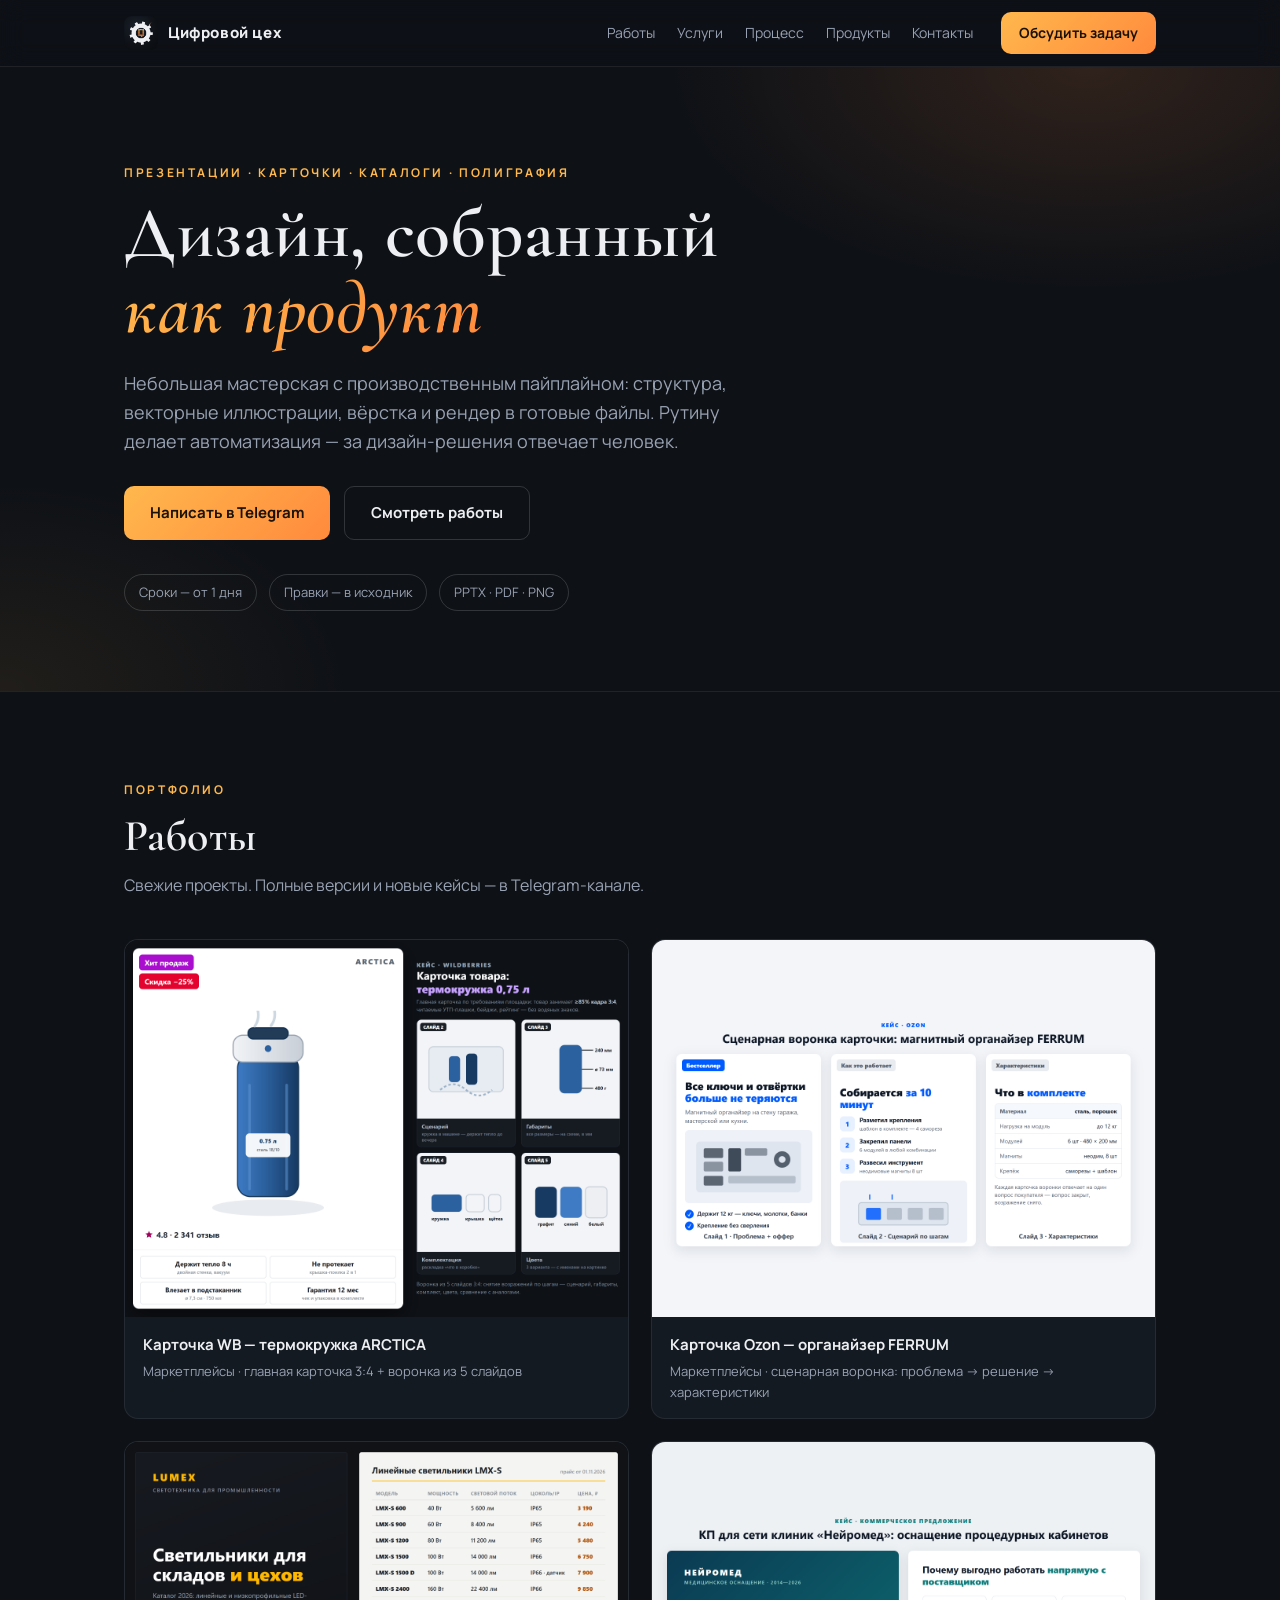
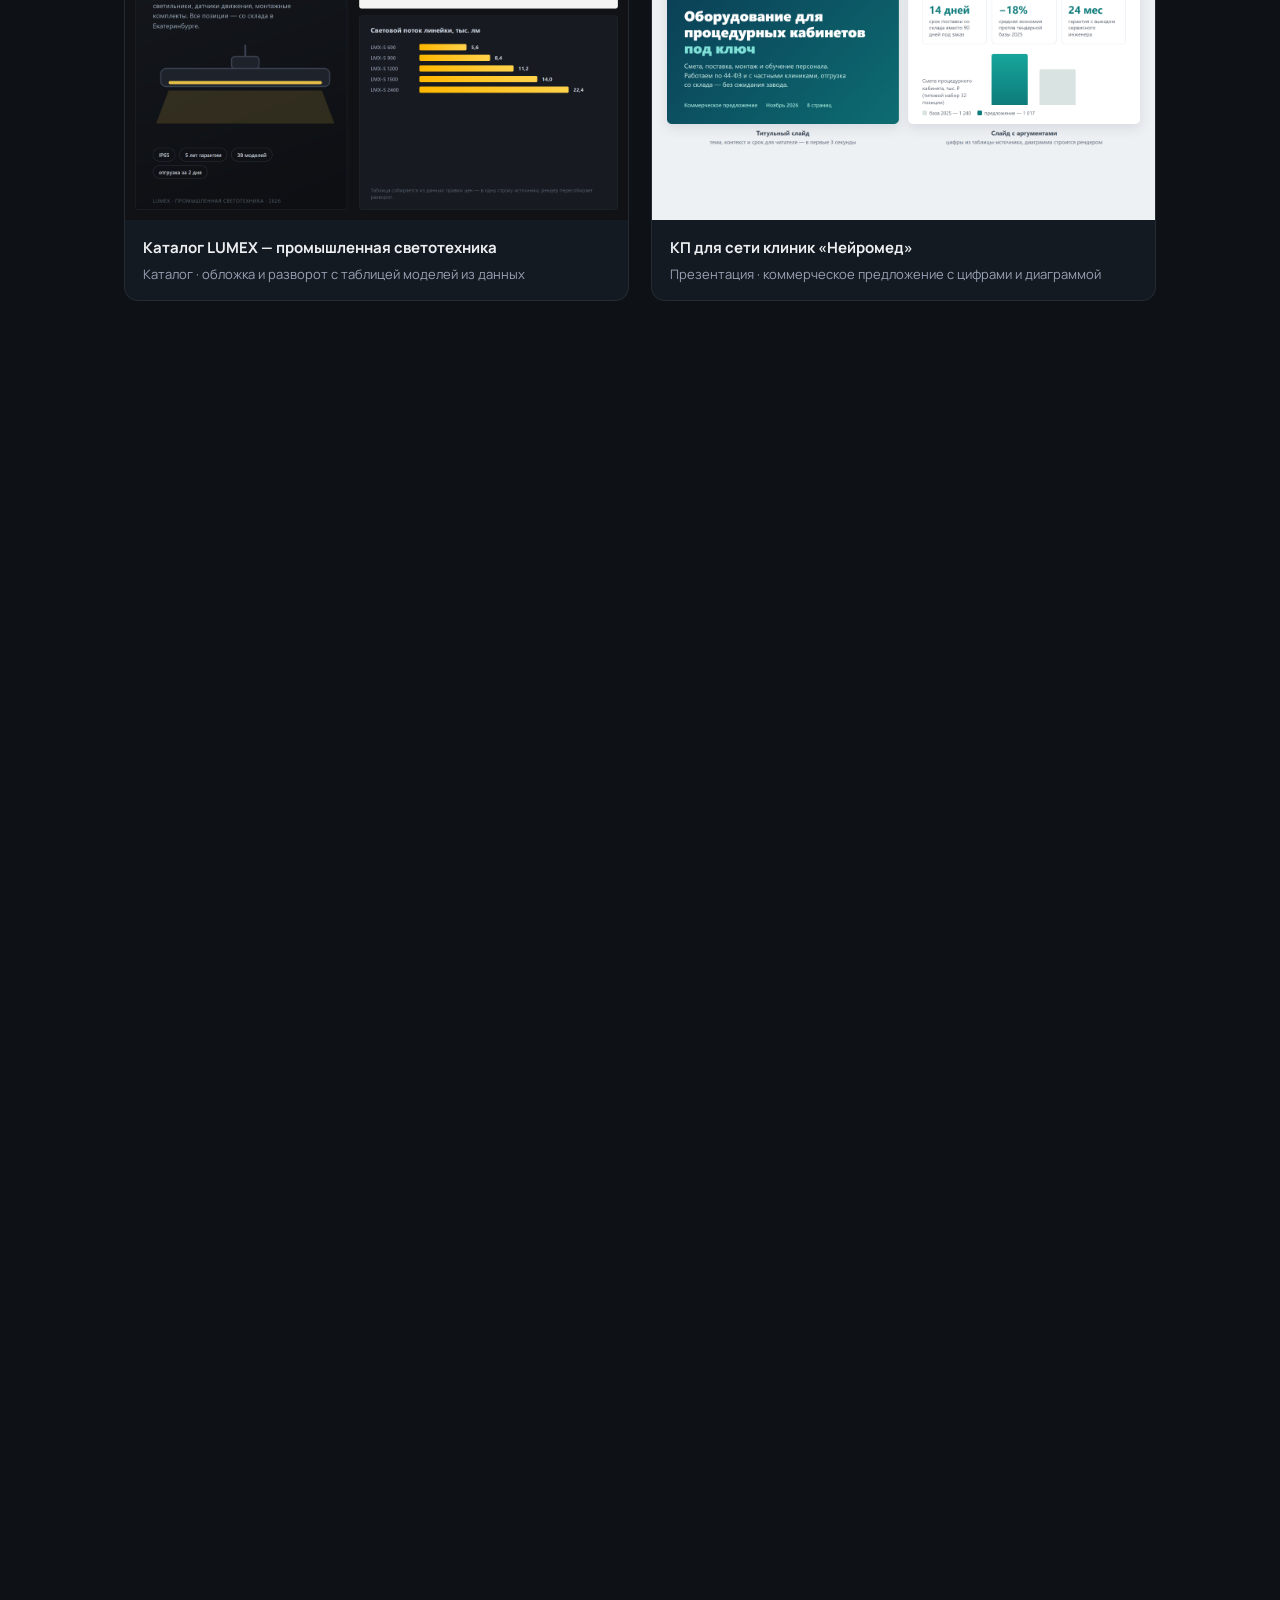
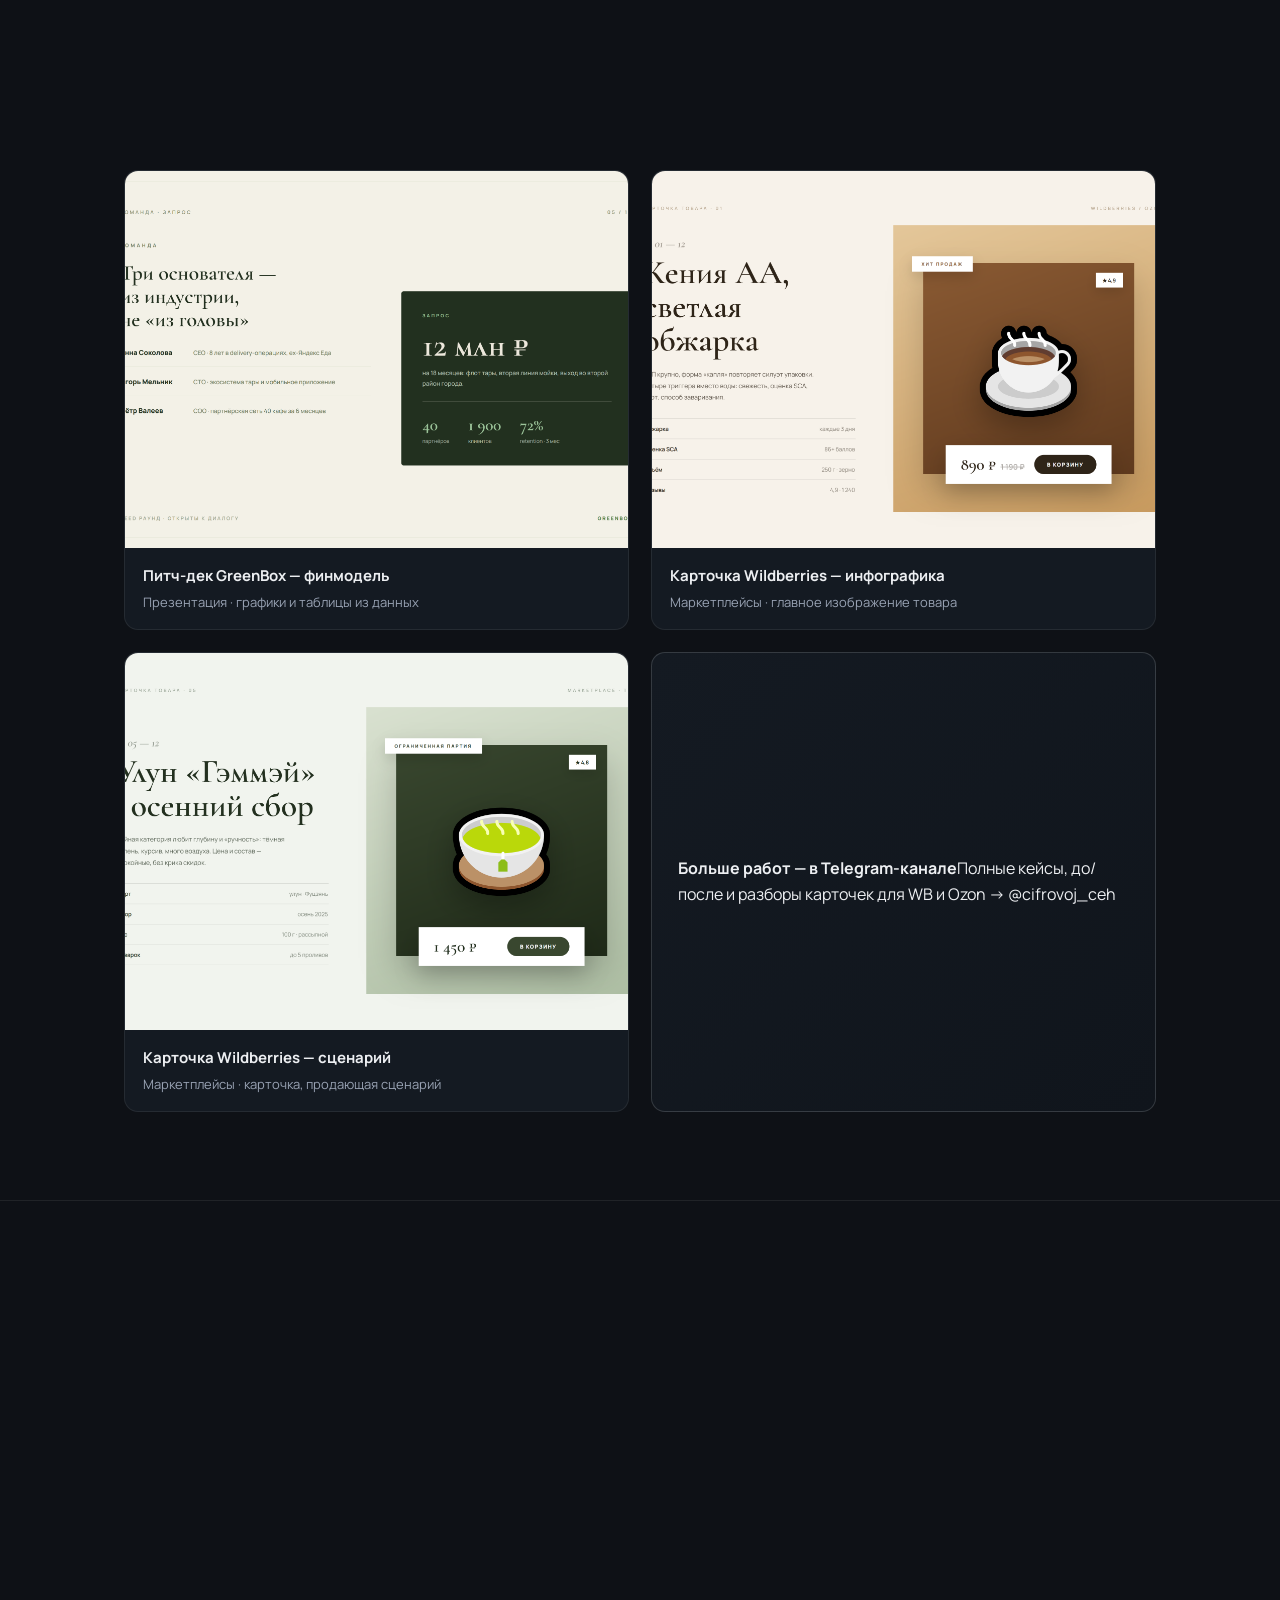
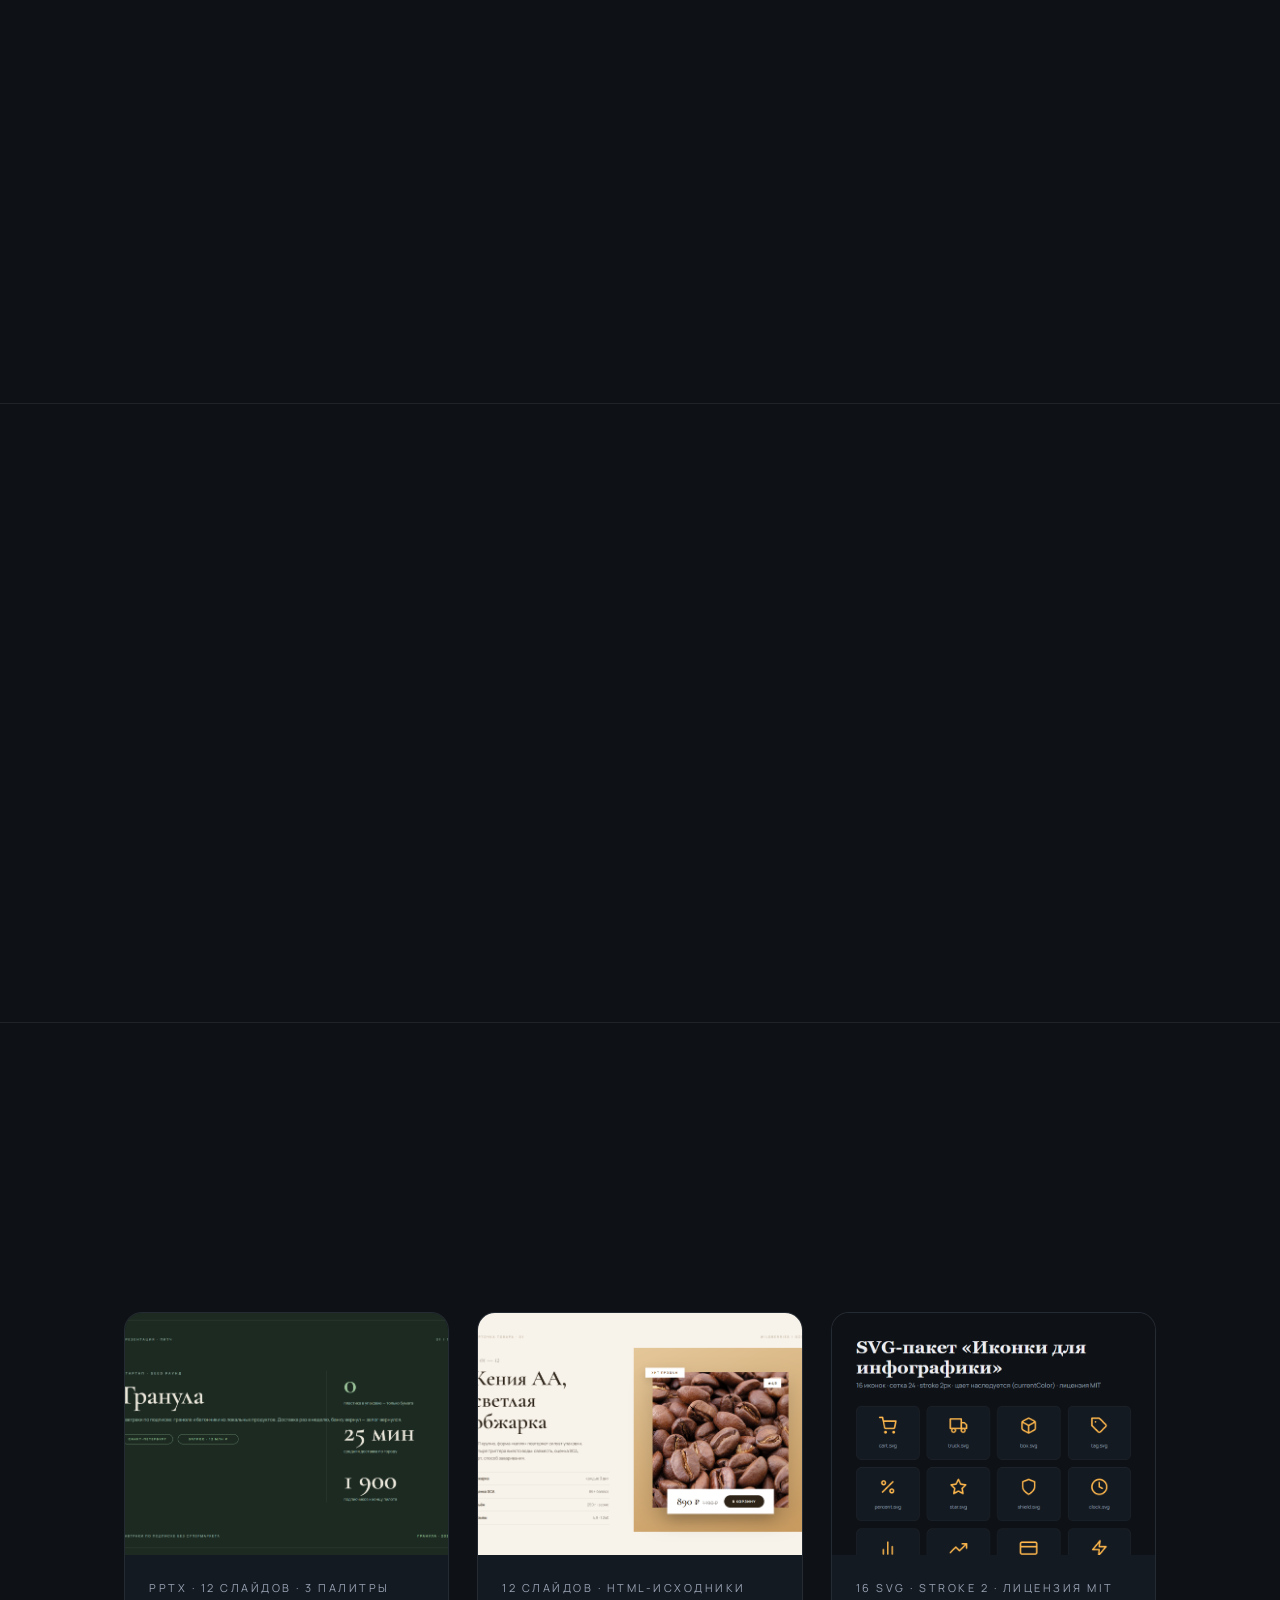
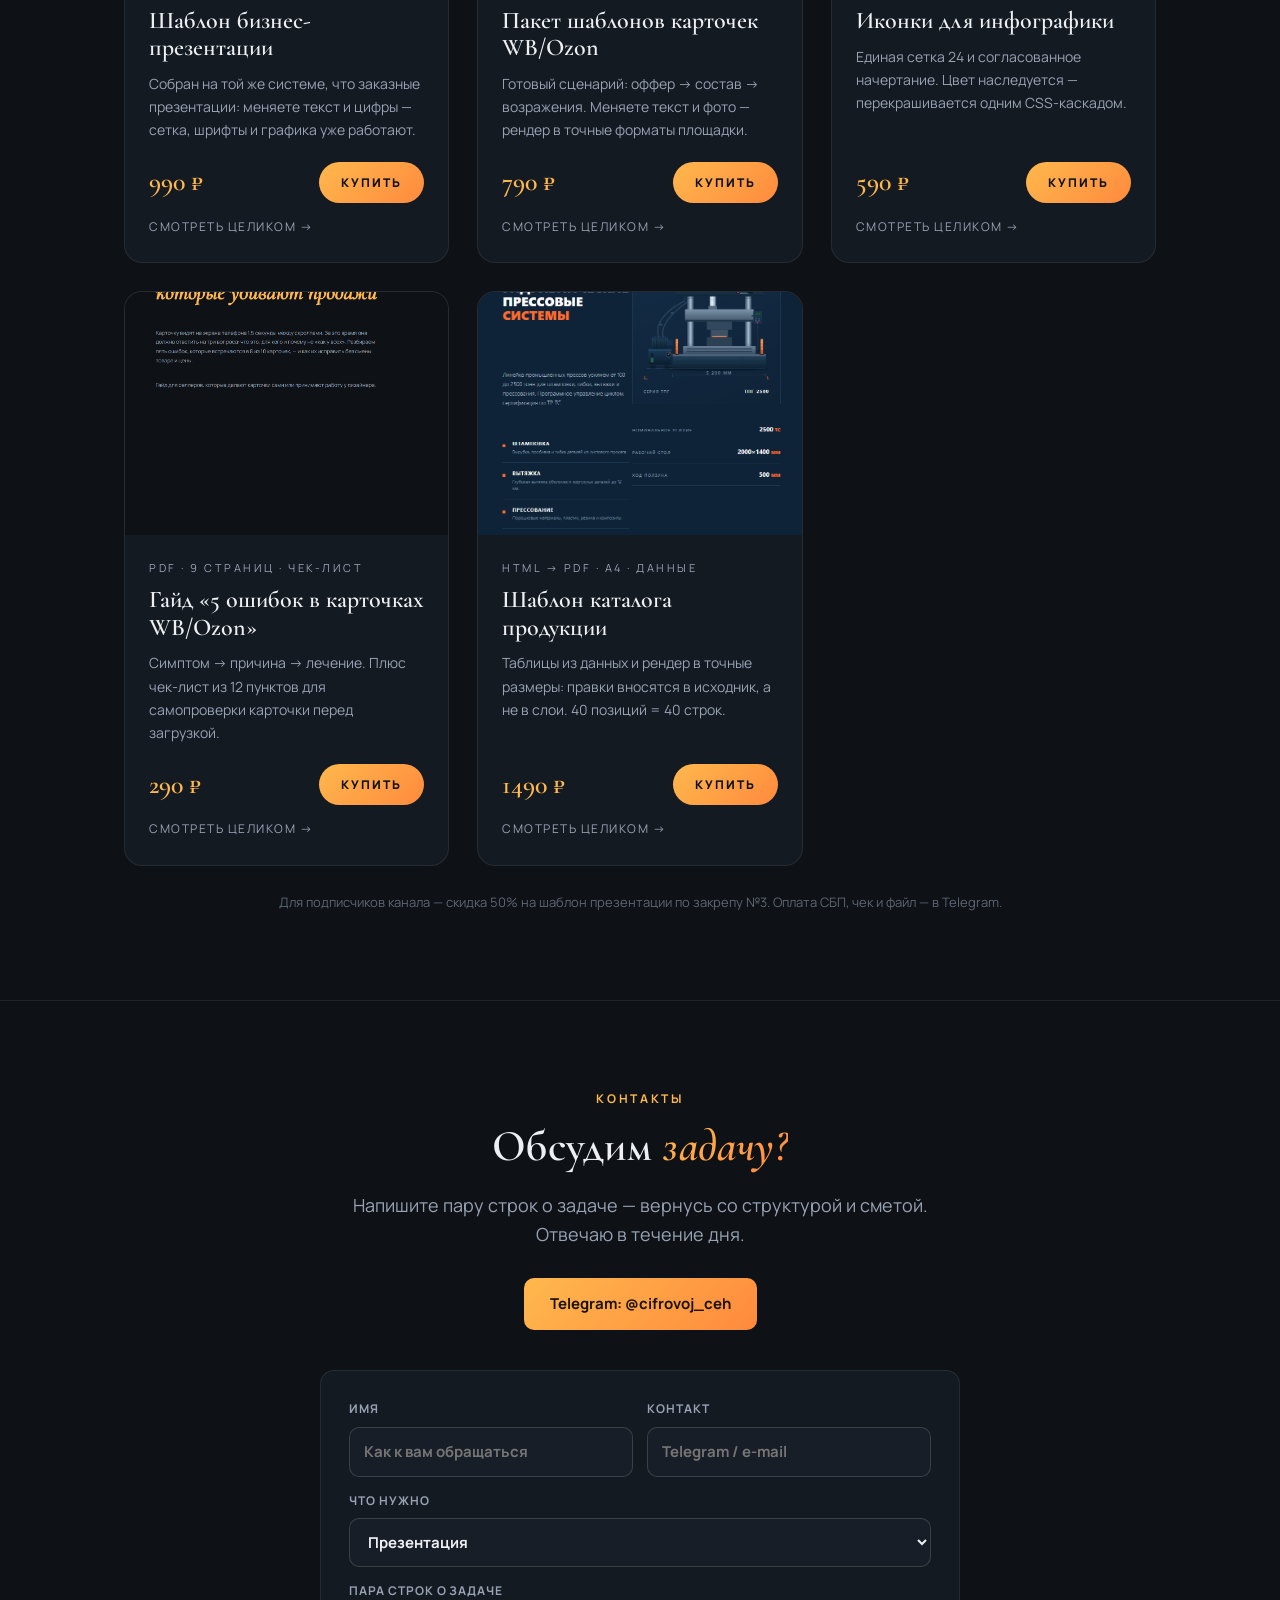
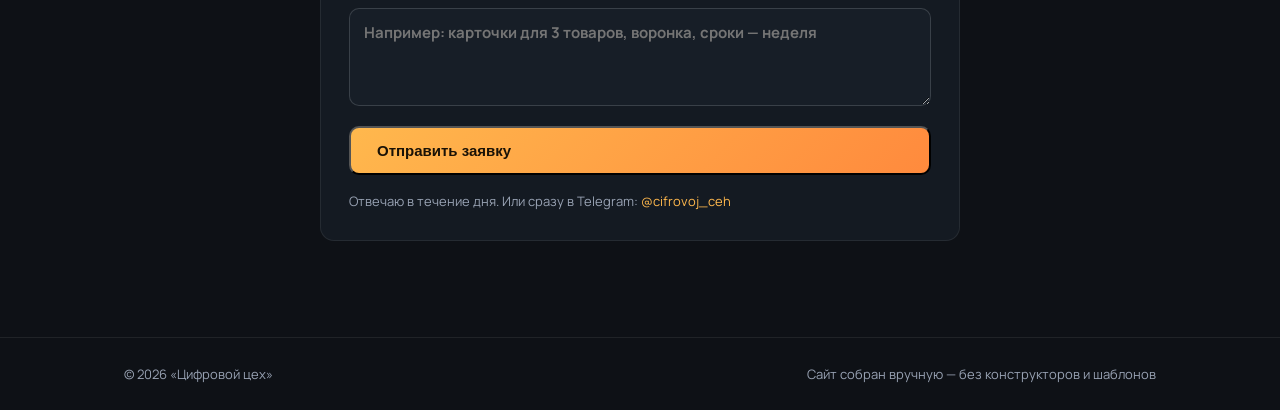
==== index.html @ ef08b113 "Metrika wiring: counter injection via site-config METRIKA_ID + goals (buy_click, lead_form) on all p" ====
<!DOCTYPE html>
<html lang="ru">
<head>
<meta charset="UTF-8">
<meta name="viewport" content="width=device-width, initial-scale=1.0">
<title>Цифровой цех — презентации, карточки, каталоги</title>
<meta name="description" content="Дизайн-мастерская: презентации для бизнеса и инвесторов, карточки для Wildberries и Ozon, каталоги и полиграфия. Собственный производственный пайплайн — быстро и без переделок.">
<meta property="og:title" content="Цифровой цех — визуал, собранный как продукт">
<meta property="og:description" content="Презентации, карточки маркетплейсов, каталоги. Сроки от 1 дня, правки — в исходник.">
<meta property="og:url" content="https://exoum.github.io/cifrovoj-ceh.github.io/">
<meta property="og:type" content="website">
<meta property="og:image" content="https://exoum.github.io/cifrovoj-ceh.github.io/assets/img/catalog_titan_cover.png">
<link rel="canonical" href="https://exoum.github.io/cifrovoj-ceh.github.io/">
<link rel="icon" type="image/svg+xml" href="assets/logo/logo.svg">
<link rel="preconnect" href="https://fonts.googleapis.com">
<link rel="preconnect" href="https://fonts.gstatic.com" crossorigin>
<link href="https://fonts.googleapis.com/css2?family=Cormorant+Garamond:ital,wght@0,500;0,600;1,500;1,600&family=Manrope:wght@400;500;600;700;800&display=swap" rel="stylesheet">
<link rel="stylesheet" href="css/style.css">
<link rel="stylesheet" href="css/products.css">
</head>
<body>

<header class="site-head">
  <div class="container head-row">
    <a class="brand" href="#top">
      <img src="assets/logo/logo_256.png" alt="Логотип «Цифровой цех»" width="34" height="34">
      <span>Цифровой&nbsp;цех</span>
    </a>
    <nav class="nav">
      <a href="#works">Работы</a>
      <a href="#services">Услуги</a>
      <a href="#process">Процесс</a>
      <a href="#products">Продукты</a>
      <a href="#contacts">Контакты</a>
    </nav>
    <a class="btn btn-small" href="#contacts">Обсудить задачу</a>
  </div>
</header>

<main id="top">

<section class="hero">
  <div class="container">
    <p class="kicker reveal">Презентации · Карточки · Каталоги · Полиграфия</p>
    <h1 class="reveal">Дизайн, собранный<br><em>как&nbsp;продукт</em></h1>
    <p class="lead reveal">Небольшая мастерская с производственным пайплайном: структура, векторные иллюстрации, вёрстка и рендер в готовые файлы. Рутину делает автоматизация — за дизайн-решения отвечает человек.</p>
    <div class="hero-actions reveal">
      <a class="btn" href="https://t.me/cifrovoj_ceh" data-bot="site_index" target="_blank" rel="noopener">Написать в Telegram</a>
      <a class="btn btn-ghost" href="#works">Смотреть работы</a>
    </div>
    <ul class="hero-meta reveal">
      <li>Сроки — от 1 дня</li>
      <li>Правки — в исходник</li>
      <li>PPTX · PDF · PNG</li>
    </ul>
  </div>
</section>

<section class="section" id="works">
  <div class="container">
    <p class="kicker reveal">Портфолио</p>
    <h2 class="reveal">Работы</h2>
    <p class="section-sub reveal">Свежие проекты. Полные версии и новые кейсы — в Telegram-канале.</p>
    <div class="works-grid">
      <figure class="work reveal">
        <div class="work-img"><img src="assets/img/work_wb_termo.png" alt="Карточка товара Wildberries — термокружка, главная карточка и воронка из слайдов"></div>
        <figcaption><strong>Карточка WB — термокружка ARCTICA</strong><span>Маркетплейсы · главная карточка 3:4 + воронка из 5 слайдов</span></figcaption>
      </figure>
      <figure class="work reveal">
        <div class="work-img"><img src="assets/img/work_ozon_ferrum.png" alt="Сценарная воронка карточки Ozon — магнитный органайзер"></div>
        <figcaption><strong>Карточка Ozon — органайзер FERRUM</strong><span>Маркетплейсы · сценарная воронка: проблема → решение → характеристики</span></figcaption>
      </figure>
      <figure class="work reveal">
        <div class="work-img"><img src="assets/img/work_lumex.png" alt="Каталог промышленной светотехники LUMEX — обложка и разворот с таблицей"></div>
        <figcaption><strong>Каталог LUMEX — промышленная светотехника</strong><span>Каталог · обложка и разворот с таблицей моделей из данных</span></figcaption>
      </figure>
      <figure class="work reveal">
        <div class="work-img"><img src="assets/img/work_neuromed.png" alt="Коммерческое предложение для сети клиник Нейромед — два слайда"></div>
        <figcaption><strong>КП для сети клиник «Нейромед»</strong><span>Презентация · коммерческое предложение с цифрами и диаграммой</span></figcaption>
      </figure>
      <figure class="work reveal">
        <div class="work-img"><img src="assets/img/work_fitline.png" alt="Флаер A5 фитнес-студии FITLINE — лицевая сторона и оборот"></div>
        <figcaption><strong>Флаер A5 — студия FITLINE</strong><span>Полиграфия · лицевая сторона и оборот с расписанием и прайсом</span></figcaption>
      </figure>
      <figure class="work reveal">
        <div class="work-img"><img src="assets/img/work_menu.png" alt="Меню пекарни-кондитерской Пшеница"></div>
        <figcaption><strong>Меню пекарни «Пшеница»</strong><span>Полиграфия · меню A4, цены собираются из таблицы-источника</span></figcaption>
      </figure>
      <figure class="work reveal">
        <div class="work-img"><img src="assets/img/work_honey.png" alt="Этикетки для мёда Таёжный — два SKU"></div>
        <figcaption><strong>Этикетки «Таёжный мёд» — 2 SKU</strong><span>Упаковка · этикетки по ГОСТ, сорт меняется одной строкой данных</span></figcaption>
      </figure>
      <figure class="work reveal">
        <div class="work-img"><img src="assets/img/catalog_titan_cover.png" alt="Обложка каталога ТИТАН ПРЕСС"></div>
        <figcaption><strong>Каталог ТИТАН ПРЕСС — обложка</strong><span>Каталог · PDF · векторная иллюстрация техники</span></figcaption>
      </figure>
      <figure class="work reveal">
        <div class="work-img"><img src="assets/img/catalog_titan_spread.png" alt="Разворот каталога ТИТАН ПРЕСС с таблицей линейки"></div>
        <figcaption><strong>Каталог ТИТАН ПРЕСС — разворот линейки</strong><span>Каталог · таблица на 8 моделей, собирается из данных</span></figcaption>
      </figure>
      <figure class="work reveal">
        <div class="work-img"><img src="assets/img/slide_greenbox_01.png" alt="Титульный слайд питч-дека GreenBox"></div>
        <figcaption><strong>Питч-дек GreenBox — титул</strong><span>Презентация · PPTX · тёмная тема</span></figcaption>
      </figure>
      <figure class="work reveal">
        <div class="work-img"><img src="assets/img/slide_greenbox_02.png" alt="Слайд финмодели питч-дека GreenBox"></div>
        <figcaption><strong>Питч-дек GreenBox — финмодель</strong><span>Презентация · графики и таблицы из данных</span></figcaption>
      </figure>
      <figure class="work reveal">
        <div class="work-img"><img src="assets/img/card_wb_01.png" alt="Инфографика карточки товара Wildberries"></div>
        <figcaption><strong>Карточка Wildberries — инфографика</strong><span>Маркетплейсы · главное изображение товара</span></figcaption>
      </figure>
      <figure class="work reveal">
        <div class="work-img"><img src="assets/img/card_wb_02.png" alt="Сценарный слайд карточки товара Wildberries"></div>
        <figcaption><strong>Карточка Wildberries — сценарий</strong><span>Маркетплейсы · карточка, продающая сценарий</span></figcaption>
      </figure>
      <a class="work work-cta reveal" href="https://t.me/cifrovoj_ceh" data-bot="site_index">
        <div><strong>Больше работ — в Telegram-канале</strong><span>Полные кейсы, до/после и разборы карточек для WB и Ozon → @cifrovoj_ceh</span></div>
      </a>
    </div>
  </div>
</section>

<section class="section" id="services">
  <div class="container">
    <p class="kicker reveal">Прайс</p>
    <h2 class="reveal">Услуги и цены</h2>
    <p class="section-sub reveal">Точная смета — после короткого брифа. Цены ниже — типовые отправные точки.</p>
    <div class="cards-grid">
      <article class="card reveal">
        <h3>Презентация</h3>
        <p>Питч-деки, коммерческие и отчётные презентации. Структура, дизайн, сборка в PPTX с редактируемым текстом.</p>
        <div class="price-row"><span class="price">от 3 000 ₽</span><span class="term">10–12 слайдов · 2–3 дня</span></div>
      </article>
      <article class="card reveal">
        <h3>Карточка для маркетплейса</h3>
        <p>Wildberries и Ozon: главная инфографика и сценарные слайды под требования площадки.</p>
        <div class="price-row"><span class="price">от 500 ₽</span><span class="term">за слайд · от 1 дня</span></div>
      </article>
      <article class="card reveal">
        <h3>Каталог / многостраничный PDF</h3>
        <p>Каталоги продукции и брошюры: сетка, таблицы характеристик, PDF ровно в формат печати.</p>
        <div class="price-row"><span class="price">от 9 000 ₽</span><span class="term">5–10 дней</span></div>
      </article>
      <article class="card reveal">
        <h3>Флаер / листовка</h3>
        <p>Рекламные и информационные листовки A5–A4, готовые к типографии файлы.</p>
        <div class="price-row"><span class="price">от 1 500 ₽</span><span class="term">1–2 дня</span></div>
      </article>
    </div>
  </div>
</section>

<section class="section" id="process">
  <div class="container">
    <p class="kicker reveal">Как работается</p>
    <h2 class="reveal">Процесс</h2>
    <p class="section-sub reveal">Скорость — не спешка, а конвейер: сетку, таблицы и иллюстрации собирает пайплайн, дизайн-решения принимает человек.</p>
    <ol class="steps">
      <li class="step reveal"><span class="step-num">01</span><h3>Бриф</h3><p>Пять вопросов и пятнадцать минут. Понимаю задачу, аудиторию и формат сдачи.</p></li>
      <li class="step reveal"><span class="step-num">02</span><h3>Концепт</h3><p>Структура и визуальный стиль. Согласуем до производства — правки на этом этапе быстрые и бесплатные.</p></li>
      <li class="step reveal"><span class="step-num">03</span><h3>Производство</h3><p>Иллюстрации, вёрстка, рендер. Всё собирается из исходников, а не рисуется «руками» по кругу.</p></li>
      <li class="step reveal"><span class="step-num">04</span><h3>Сдача</h3><p>Файлы в нужных форматах: PDF для печати, PPTX для выступлений, PNG для веба. Правки — в исходник.</p></li>
    </ol>
  </div>
</section>

<section class="section" id="products">
  <div class="container">
    <p class="kicker reveal">Готовые продукты</p>
    <h2 class="reveal">Продукты цеха</h2>
    <p class="section-sub reveal">Сделано один раз — работает у вас. Покупка и выдача в Telegram: оплата — файл сразу.</p>
    <div class="prod-grid">
      <article class="prod-card reveal on">
        <a class="prod-link" href="product-presentation.html" aria-label="Шаблон бизнес-презентации — посмотреть целиком">
          <div class="prod-img"><img src="assets/img/prod_presentation.png" alt="Шаблон бизнес-презентации"></div>
        </a>
        <div class="prod-body">
          <span class="prod-tag">PPTX · 12 слайдов · 3 палитры</span>
          <h3><a href="product-presentation.html">Шаблон бизнес-презентации</a></h3>
          <p>Собран на той же системе, что заказные презентации: меняете текст и цифры — сетка, шрифты и графика уже работают.</p>
          <div class="prod-price-row"><span class="prod-price">990 ₽</span><a class="btn-prod" href="https://t.me/cifrovoj_ceh" data-bot="site_index" target="_blank" rel="noopener">Купить</a></div>
          <a class="prod-more" href="product-presentation.html">Смотреть целиком →</a>
        </div>
      </article>
      <article class="prod-card reveal on">
        <a class="prod-link" href="product-cards.html" aria-label="Пакет шаблонов карточек WB и Ozon — посмотреть целиком">
          <div class="prod-img"><img src="assets/img/prod_cards.png" alt="Пакет шаблонов карточек WB и Ozon"></div>
        </a>
        <div class="prod-body">
          <span class="prod-tag">12 слайдов · HTML-исходники</span>
          <h3><a href="product-cards.html">Пакет шаблонов карточек WB/Ozon</a></h3>
          <p>Готовый сценарий: оффер → состав → возражения. Меняете текст и фото — рендер в точные форматы площадки.</p>
          <div class="prod-price-row"><span class="prod-price">790 ₽</span><a class="btn-prod" href="https://t.me/cifrovoj_ceh" data-bot="site_index" target="_blank" rel="noopener">Купить</a></div>
          <a class="prod-more" href="product-cards.html">Смотреть целиком →</a>
        </div>
      </article>
      <article class="prod-card reveal on">
        <a class="prod-link" href="product-icons.html" aria-label="SVG-пакет иконок для инфографики — посмотреть целиком">
          <div class="prod-img"><img src="assets/img/prod_icons.png" alt="SVG-пакет иконок для инфографики"></div>
        </a>
        <div class="prod-body">
          <span class="prod-tag">16 SVG · stroke 2 · лицензия MIT</span>
          <h3><a href="product-icons.html">Иконки для инфографики</a></h3>
          <p>Единая сетка 24 и согласованное начертание. Цвет наследуется — перекрашивается одним CSS-каскадом.</p>
          <div class="prod-price-row"><span class="prod-price">590 ₽</span><a class="btn-prod" href="https://t.me/cifrovoj_ceh" data-bot="site_index" target="_blank" rel="noopener">Купить</a></div>
          <a class="prod-more" href="product-icons.html">Смотреть целиком →</a>
        </div>
      </article>
      <article class="prod-card reveal on">
        <a class="prod-link" href="product-guide.html" aria-label="Гайд «5 ошибок в карточках WB и Ozon» — посмотреть целиком">
          <div class="prod-img"><img src="assets/img/prod_guide.png" alt="Гайд: 5 ошибок в карточках Wildberries и Ozon"></div>
        </a>
        <div class="prod-body">
          <span class="prod-tag">PDF · 9 страниц · чек-лист</span>
          <h3><a href="product-guide.html">Гайд «5 ошибок в карточках WB/Ozon»</a></h3>
          <p>Симптом → причина → лечение. Плюс чек-лист из 12 пунктов для самопроверки карточки перед загрузкой.</p>
          <div class="prod-price-row"><span class="prod-price">290 ₽</span><a class="btn-prod" href="https://t.me/cifrovoj_ceh" data-bot="site_index" target="_blank" rel="noopener">Купить</a></div>
          <a class="prod-more" href="product-guide.html">Смотреть целиком →</a>
        </div>
      </article>
      <article class="prod-card reveal on">
        <a class="prod-link" href="product-catalog.html" aria-label="Шаблон каталога продукции — посмотреть целиком">
          <div class="prod-img"><img src="assets/img/catalog_titan_cover.png" alt="Шаблон каталога продукции"></div>
        </a>
        <div class="prod-body">
          <span class="prod-tag">HTML → PDF · A4 · данные</span>
          <h3><a href="product-catalog.html">Шаблон каталога продукции</a></h3>
          <p>Таблицы из данных и рендер в точные размеры: правки вносятся в исходник, а не в слои. 40 позиций = 40 строк.</p>
          <div class="prod-price-row"><span class="prod-price">1490 ₽</span><a class="btn-prod" href="https://t.me/cifrovoj_ceh" data-bot="site_index" target="_blank" rel="noopener">Купить</a></div>
          <a class="prod-more" href="product-catalog.html">Смотреть целиком →</a>
        </div>
      </article>
    </div>
    <p class="prod-note reveal">Для подписчиков канала — скидка 50% на шаблон презентации по закрепу №3. Оплата СБП, чек и файл — в Telegram.</p>
  </div>
</section>

<section class="section contacts" id="contacts">
  <div class="container">
    <p class="kicker reveal">Контакты</p>
    <h2 class="reveal">Обсудим <em>задачу?</em></h2>
    <p class="lead reveal">Напишите пару строк о задаче — вернусь со структурой и сметой. Отвечаю в течение дня.</p>
    <div class="hero-actions contacts-actions reveal">
      <a class="btn" href="https://t.me/cifrovoj_ceh" data-bot="site_index" target="_blank" rel="noopener">Telegram: @cifrovoj_ceh</a>
    </div>
    <form class="lead-form reveal" id="lead-form" data-source="site_index" novalidate>
      <input type="text" name="website" class="hp" tabindex="-1" autocomplete="off" aria-hidden="true">
      <div class="lf-row">
        <label>Имя
          <input type="text" name="name" maxlength="60" placeholder="Как к вам обращаться" required>
        </label>
        <label>Контакт
          <input type="text" name="contact" maxlength="80" placeholder="Telegram / e-mail" required>
        </label>
      </div>
      <label>Что нужно
        <select name="task">
          <option value="Презентация">Презентация</option>
          <option value="Карточки WB/Ozon">Карточки WB/Ozon</option>
          <option value="Каталог / полиграфия">Каталог / полиграфия</option>
          <option value="SVG-иконки">SVG-иконки</option>
          <option value="Купить шаблон">Купить готовый шаблон</option>
          <option value="Другое">Другое</option>
        </select>
      </label>
      <label>Пара строк о задаче
        <textarea name="message" maxlength="1000" rows="3" placeholder="Например: карточки для 3 товаров, воронка, сроки — неделя"></textarea>
      </label>
      <button class="btn lf-submit" type="submit">Отправить заявку</button>
      <p class="lf-status" hidden></p>
      <p class="lf-note">Отвечаю в течение дня. Или сразу в Telegram: <a href="https://t.me/cifrovoj_ceh" data-bot="site_index" target="_blank" rel="noopener">@cifrovoj_ceh</a></p>
    </form>
  </div>
</section>

</main>

<footer>
  <div class="container foot-row">
    <span>© <span id="year">2026</span> «Цифровой цех»</span>
    <span>Сайт собран вручную — без конструкторов и шаблонов</span>
  </div>
</footer>

<script src="js/site-config.js"></script>
<script src="js/metrika-init.js"></script>
<script src="js/main.js"></script>
<script src="js/lead-links.js"></script>
<script src="js/lead-form.js"></script>
</body>
</html>
---- css/style.css ----
/* ============================================================
   «Цифровой цех» — личный сайт-портфолио
   Палитра и шрифты совпадают с брендом (#0E1116 / #EDEFF2 / #FFB84D→#FF8A3D,
   Manrope + Cormorant Garamond — OFL, Google Fonts CDN).
   ============================================================ */

:root{
  --bg:#0E1116;
  --panel:#141A22;
  --panel-2:#171E27;
  --line:rgba(237,239,242,.08);
  --line-2:rgba(237,239,242,.16);
  --text:#EDEFF2;
  --muted:#98A2B3;
  --accent:#FFB84D;
  --accent-2:#FF8A3D;
  --grad:linear-gradient(135deg,#FFB84D 0%,#FF8A3D 100%);
  --font-ui:'Manrope',system-ui,-apple-system,'Segoe UI',sans-serif;
  --font-display:'Cormorant Garamond',Georgia,serif;
  --radius:14px;
}

*{margin:0;padding:0;box-sizing:border-box}
html{scroll-behavior:smooth}
body{background:var(--bg);color:var(--text);font-family:var(--font-ui);font-size:16px;line-height:1.6;-webkit-font-smoothing:antialiased}
img{display:block;max-width:100%}
a{color:inherit;text-decoration:none}
ul,ol{list-style:none}

.container{max-width:1080px;margin:0 auto;padding:0 24px}
.kicker{font-size:12px;font-weight:700;letter-spacing:.22em;text-transform:uppercase;color:var(--accent);margin-bottom:14px}
h1,h2{font-family:var(--font-display);font-weight:600;line-height:1.05;letter-spacing:.01em}
h1{font-size:clamp(40px,7vw,72px)}
h1 em,h2 em{font-style:italic;background:var(--grad);-webkit-background-clip:text;background-clip:text;color:transparent}
h2{font-size:clamp(30px,4.5vw,44px);margin-bottom:14px}
.section-sub{color:var(--muted);max-width:600px;margin-bottom:40px}
.section{padding:88px 0;border-top:1px solid var(--line)}

/* --- кнопки --- */
.btn{display:inline-flex;align-items:center;gap:8px;padding:14px 26px;border-radius:10px;background:var(--grad);color:#1A1206;font-weight:700;font-size:15px;transition:transform .15s ease,box-shadow .15s ease}
.btn:hover{transform:translateY(-2px);box-shadow:0 10px 30px rgba(255,138,61,.25)}
.btn-ghost{background:transparent;color:var(--text);border:1px solid var(--line-2)}
.btn-ghost:hover{box-shadow:none;border-color:rgba(237,239,242,.35)}
.btn-small{padding:10px 18px;font-size:14px}

/* --- шапка --- */
.site-head{position:sticky;top:0;z-index:50;background:rgba(14,17,22,.82);backdrop-filter:blur(12px);border-bottom:1px solid var(--line)}
.head-row{display:flex;align-items:center;gap:28px;height:66px}
.brand{display:flex;align-items:center;gap:10px;font-weight:800;letter-spacing:.04em;font-size:15px}
.brand img{border-radius:8px}
.nav{display:flex;gap:22px;margin-left:auto}
.nav a{font-size:14px;color:var(--muted);transition:color .15s}
.nav a:hover{color:var(--text)}

/* --- hero --- */
.hero{padding:96px 0 80px;position:relative;overflow:hidden}
.hero::before{content:'';position:absolute;inset:0;background:radial-gradient(600px 320px at 85% 0%,rgba(255,138,61,.14),transparent 70%),radial-gradient(500px 300px at 0% 100%,rgba(255,184,77,.08),transparent 70%);pointer-events:none}
.hero .container{position:relative}
.lead{color:var(--muted);font-size:18px;max-width:640px;margin:22px 0 30px}
.hero-actions{display:flex;gap:14px;flex-wrap:wrap}
.hero-meta{display:flex;gap:12px;flex-wrap:wrap;margin-top:34px}
.hero-meta li{font-size:13px;color:var(--muted);border:1px solid var(--line-2);border-radius:999px;padding:7px 14px}

/* --- работы --- */
.works-grid{display:grid;grid-template-columns:1fr 1fr;gap:22px}
.work{background:var(--panel);border:1px solid var(--line);border-radius:var(--radius);overflow:hidden;transition:transform .2s ease,border-color .2s ease}
.work:hover{transform:translateY(-4px);border-color:var(--line-2)}
.work-img{aspect-ratio:4/3;overflow:hidden;background:#0B0E12}
.work-img img{width:100%;height:100%;object-fit:cover;object-position:top center;transition:transform .35s ease}
.work:hover .work-img img{transform:scale(1.03)}
.work figcaption{padding:16px 18px;display:flex;flex-direction:column;gap:4px}
.work figcaption strong{font-size:15px;font-weight:700}
.work figcaption span{font-size:13px;color:var(--muted)}
.work-cta{text-decoration:none;color:var(--text);display:flex;align-items:center;justify-content:center;padding:26px;background:linear-gradient(135deg,var(--panel),#10151C);border-color:var(--line-2)}
.work-cta strong{font-size:16px}
.work-cta span{margin-top:6px}

/* --- услуги --- */
.cards-grid{display:grid;grid-template-columns:repeat(2,1fr);gap:18px}
.card{background:var(--panel);border:1px solid var(--line);border-radius:var(--radius);padding:26px;transition:border-color .2s ease}
.card:hover{border-color:var(--line-2)}
.card h3{font-size:18px;margin-bottom:8px}
.card p{color:var(--muted);font-size:14.5px}
.price-row{display:flex;justify-content:space-between;align-items:baseline;gap:12px;margin-top:18px;padding-top:14px;border-top:1px solid var(--line);flex-wrap:wrap}
.price{font-family:var(--font-display);font-size:26px;font-weight:600;color:var(--accent)}
.term{font-size:13px;color:var(--muted)}

/* --- процесс --- */
.steps{display:grid;grid-template-columns:repeat(4,1fr);gap:18px;counter-reset:step}
.step{background:var(--panel);border:1px solid var(--line);border-radius:var(--radius);padding:24px}
.step-num{font-family:var(--font-display);font-size:34px;font-weight:600;color:var(--accent);display:block;margin-bottom:10px}
.step h3{font-size:16px;margin-bottom:6px}
.step p{color:var(--muted);font-size:14px}

/* --- продукт --- */
.product{display:flex;gap:40px;align-items:center;background:var(--panel-2);border:1px solid var(--line);border-radius:18px;padding:40px}
.product-info{flex:1}
.product-info p{color:var(--muted);max-width:520px}
.product-list{margin-top:16px;display:flex;flex-direction:column;gap:8px}
.product-list li{color:var(--muted);font-size:14.5px;padding-left:20px;position:relative}
.product-list li::before{content:'';position:absolute;left:0;top:9px;width:8px;height:8px;border-radius:2px;background:var(--grad)}
.product-buy{flex-shrink:0;display:flex;flex-direction:column;gap:8px;align-items:flex-start;min-width:240px}
.price-big{font-family:var(--font-display);font-size:44px;font-weight:600;color:var(--accent)}
.price-big s{font-size:22px;color:var(--muted);margin-right:10px}
.product-buy .term{margin-bottom:10px}

/* --- контакты --- */
.contacts{text-align:center;padding-bottom:96px}
.contacts .lead{margin-left:auto;margin-right:auto}
.contacts-actions{justify-content:center}

/* === Форма заявки (секция контактов) === */
.lead-form{max-width:640px;margin:40px auto 0;text-align:left;background:var(--panel);border:1px solid var(--line);border-radius:var(--radius);padding:28px}
.lead-form label{display:block;font-size:12px;font-weight:700;letter-spacing:.08em;text-transform:uppercase;color:var(--muted);margin-bottom:14px}
.lead-form input,.lead-form select,.lead-form textarea{display:block;width:100%;margin-top:8px;background:var(--panel-2);border:1px solid var(--line-2);border-radius:10px;color:var(--text);font:inherit;font-size:15px;text-transform:none;letter-spacing:normal;padding:12px 14px;outline:none;transition:border-color .15s}
.lead-form input:focus,.lead-form select:focus,.lead-form textarea:focus{border-color:var(--accent)}
.lead-form textarea{resize:vertical;min-height:88px}
.lf-row{display:grid;grid-template-columns:1fr 1fr;gap:14px}
.lf-submit{width:100%;margin-top:6px;cursor:pointer}
.lf-submit[disabled]{opacity:.55;cursor:wait}
.lf-note{font-size:13px;color:var(--muted);margin:16px 0 0;letter-spacing:normal;text-transform:none}
.lf-note a{color:var(--accent);text-decoration:none}
.lf-note a:hover{text-decoration:underline}
.lf-status{font-size:14px;margin:14px 0 0;letter-spacing:normal;text-transform:none;color:var(--accent)}
.lf-status.err{color:#FF7A6B}
.hp{position:absolute;left:-9999px;width:1px;height:1px;overflow:hidden;opacity:0}
@media (max-width:520px){.lf-row{grid-template-columns:1fr;gap:0}}

/* --- футер --- */
footer{border-top:1px solid var(--line);padding:26px 0;color:var(--muted);font-size:13px}
.foot-row{display:flex;justify-content:space-between;gap:12px;flex-wrap:wrap}

/* --- анимация появления --- */
.reveal{opacity:0;transform:translateY(18px);transition:opacity .6s ease,transform .6s ease}
.reveal.on{opacity:1;transform:none}
@media (prefers-reduced-motion:reduce){.reveal{opacity:1;transform:none;transition:none}}

/* --- адаптив --- */
@media (max-width:900px){
  .works-grid{grid-template-columns:1fr}
  .cards-grid{grid-template-columns:1fr}
  .steps{grid-template-columns:repeat(2,1fr)}
  .product{flex-direction:column;align-items:flex-start;gap:24px}
}
@media (max-width:640px){
  .nav{display:none}
  .steps{grid-template-columns:1fr}
  .hero{padding:64px 0 56px}
  .section{padding:64px 0}
  .product{padding:28px}
}
---- css/products.css ----
/* === Продуктовая полка (секция #products) === */
.prod-grid { display: grid; grid-template-columns: repeat(3, 1fr); gap: 28px; margin-top: 56px; }
.prod-grid .prod-card:nth-child(4), .prod-grid .prod-card:nth-child(5) { grid-column: span 1; }
.prod-card { background: #141A22; border: 1px solid rgba(237,239,242,.08); border-radius: 18px; overflow: hidden; display: flex; flex-direction: column; transition: transform .3s ease, border-color .3s ease; }
.prod-card:hover { transform: translateY(-4px); border-color: rgba(255,184,77,.4); }
.prod-img { aspect-ratio: 4 / 3; overflow: hidden; background: #0E1116; }
.prod-img img { width: 100%; height: 100%; object-fit: cover; display: block; transition: transform .5s ease; }
.prod-card:hover .prod-img img { transform: scale(1.03); }
.prod-body { padding: 24px 24px 26px; display: flex; flex-direction: column; flex: 1; }
.prod-tag { font-size: 11px; letter-spacing: 2.5px; text-transform: uppercase; color: #98A2B3; margin-bottom: 10px; }
.prod-body h3 { font-family: 'Cormorant Garamond', Georgia, serif; font-weight: 600; font-size: 24px; line-height: 1.15; margin-bottom: 10px; color: #EDEFF2; }
.prod-body p { font-size: 14px; line-height: 1.65; color: #98A2B3; margin-bottom: 20px; }
.prod-price-row { margin-top: auto; display: flex; align-items: center; justify-content: space-between; gap: 12px; }
.prod-price { font-family: 'Cormorant Garamond', Georgia, serif; font-weight: 600; font-size: 26px; color: #FFB84D; }
.prod-price s { font-size: 15px; color: #5D6673; margin-left: 8px; font-family: 'Manrope', sans-serif; font-weight: 600; }
.btn-prod { display: inline-block; padding: 11px 22px; border-radius: 100px; font-size: 12px; letter-spacing: 2px; text-transform: uppercase; font-weight: 800; text-decoration: none; color: #0E1116; background: linear-gradient(135deg, #FFB84D, #FF8A3D); transition: opacity .25s ease; }
.btn-prod:hover { opacity: .88; }
.prod-note { margin-top: 26px; font-size: 13px; color: #5D6673; text-align: center; }

@media (max-width: 1000px) { .prod-grid { grid-template-columns: repeat(2, 1fr); } }
@media (max-width: 640px) {
  .prod-grid { grid-template-columns: 1fr; gap: 20px; margin-top: 40px; }
  .prod-body h3 { font-size: 21px; }
}

/* === Страницы продуктов (product-*.html) === */
.p-hero{padding:72px 0 56px;position:relative;overflow:hidden;border-bottom:1px solid var(--line)}
.p-hero::before{content:'';position:absolute;inset:0;background:radial-gradient(600px 320px at 85% 0%,rgba(255,138,61,.14),transparent 70%),radial-gradient(500px 300px at 0% 100%,rgba(255,184,77,.08),transparent 70%);pointer-events:none}
.p-hero .container{position:relative}
.p-back{display:inline-flex;align-items:center;gap:8px;font-size:13px;color:var(--muted);margin-bottom:22px;transition:color .15s}
.p-back:hover{color:var(--text)}
.p-title{margin-bottom:16px}
.p-lead{color:var(--muted);font-size:18px;max-width:680px;margin:0 0 26px}
.p-buy{display:flex;align-items:center;gap:18px;flex-wrap:wrap}
.p-price{font-family:var(--font-display);font-weight:600;font-size:38px;color:var(--accent);line-height:1}
.p-price small{display:block;font-family:'Manrope',sans-serif;font-weight:600;font-size:12px;letter-spacing:.14em;text-transform:uppercase;color:var(--muted);margin-top:6px}
.p-meta{display:flex;gap:10px;flex-wrap:wrap;margin-top:30px}
.p-meta li{font-size:13px;color:var(--muted);border:1px solid var(--line-2);border-radius:999px;padding:7px 14px}
.gallery{display:grid;grid-template-columns:1fr 1fr;gap:18px;margin-top:48px}
.gallery-item{background:var(--panel);border:1px solid var(--line);border-radius:var(--radius);overflow:hidden;cursor:zoom-in;transition:border-color .2s ease,transform .2s ease}
.gallery-item:hover{border-color:rgba(255,184,77,.4);transform:translateY(-3px)}
.gallery-item img{width:100%;height:auto;display:block}
.gallery-item.wide{grid-column:1 / -1}
.gallery-item figcaption{padding:12px 16px;font-size:12.5px;color:var(--muted);border-top:1px solid var(--line)}
.gallery-hint{margin-top:18px;font-size:13px;color:var(--muted);text-align:center}
.pkg{display:grid;grid-template-columns:1fr 1fr;gap:18px;margin-top:48px}
.pkg-card{background:var(--panel);border:1px solid var(--line);border-radius:var(--radius);padding:26px}
.pkg-card h3{font-size:17px;margin-bottom:14px;display:flex;align-items:center;gap:10px}
.pkg-card h3::before{content:'';width:8px;height:8px;border-radius:2px;background:var(--grad);flex-shrink:0}
.pkg-card li{color:var(--muted);font-size:14.5px;padding:7px 0 7px 20px;position:relative;border-bottom:1px solid var(--line)}
.pkg-card li:last-child{border-bottom:none}
.pkg-card li::before{content:'';position:absolute;left:0;top:15px;width:7px;height:7px;border-radius:2px;background:var(--line-2)}
.buy-steps{display:grid;grid-template-columns:repeat(3,1fr);gap:18px;margin-top:44px}
.p-other{display:grid;grid-template-columns:repeat(3,1fr);gap:14px;margin-top:44px}
.p-other a{background:var(--panel);border:1px solid var(--line);border-radius:var(--radius);padding:18px 20px;font-size:14px;font-weight:600;color:var(--muted);transition:border-color .2s ease,color .2s ease}
.p-other a:hover{border-color:rgba(255,184,77,.4);color:var(--text)}
.p-other a span{display:block;font-weight:400;font-size:12.5px;color:var(--accent);margin-top:6px}
.lightbox{position:fixed;inset:0;z-index:100;background:rgba(10,12,16,.92);backdrop-filter:blur(6px);display:none;align-items:center;justify-content:center;padding:28px;cursor:zoom-out}
.lightbox.on{display:flex}
.lightbox img{max-width:min(1200px,94vw);max-height:88vh;width:auto;height:auto;border-radius:10px;box-shadow:0 30px 80px rgba(0,0,0,.55)}
.lightbox .lb-close{position:absolute;top:18px;right:24px;font-size:30px;line-height:1;color:var(--muted);background:none;border:none;cursor:pointer}
.lightbox .lb-close:hover{color:var(--text)}
body.lb-lock{overflow:hidden}
@media (max-width:900px){.gallery{grid-template-columns:1fr}.pkg{grid-template-columns:1fr}.buy-steps{grid-template-columns:1fr}.p-other{grid-template-columns:1fr}}
@media (max-width:640px){.p-hero{padding:52px 0 44px}.p-price{font-size:32px}.p-lead{font-size:16px}}

/* === Кликабельные карточки на главной === */
.prod-link{display:block;color:inherit}
.prod-link:hover{text-decoration:none}
.prod-more{display:inline-block;margin-top:14px;font-size:12px;letter-spacing:1.5px;text-transform:uppercase;color:var(--muted);transition:color .2s ease}
.prod-card:hover .prod-more{color:var(--accent)}
.prod-body h3 a{color:inherit;text-decoration:none}
.prod-body h3 a:hover{color:var(--accent)}

/* === Витрина иконок (product-icons.html) === */
.icons-grid{display:grid;grid-template-columns:repeat(8,1fr);gap:12px;margin-top:48px}
.icon-tile{background:var(--panel);border:1px solid var(--line);border-radius:var(--radius);aspect-ratio:1;display:flex;align-items:center;justify-content:center;transition:border-color .2s ease,transform .2s ease}
.icon-tile:hover{border-color:rgba(255,184,77,.4);transform:translateY(-3px)}
.icon-tile svg{width:42%;height:42%;color:var(--accent)}
.icons-colors{display:flex;gap:22px;justify-content:center;align-items:center;margin-top:24px;flex-wrap:wrap}
.icons-colors .icon-tile{aspect-ratio:auto;width:88px;height:88px;flex-shrink:0}
.icons-colors span{display:inline-flex;flex-direction:column;align-items:center;gap:10px}
.icons-colors em{font-style:normal;font-size:12px;letter-spacing:.06em;color:var(--muted)}
.ic-c1{color:#FFB84D}
.ic-c2{color:#7DD3A0}
.ic-c3{color:#8AB4FF}
.ic-c4{color:#EDEFF2}
@media (max-width:900px){.icons-grid{grid-template-columns:repeat(4,1fr)}}
@media (max-width:640px){.icons-grid{grid-template-columns:repeat(3,1fr);gap:10px}}
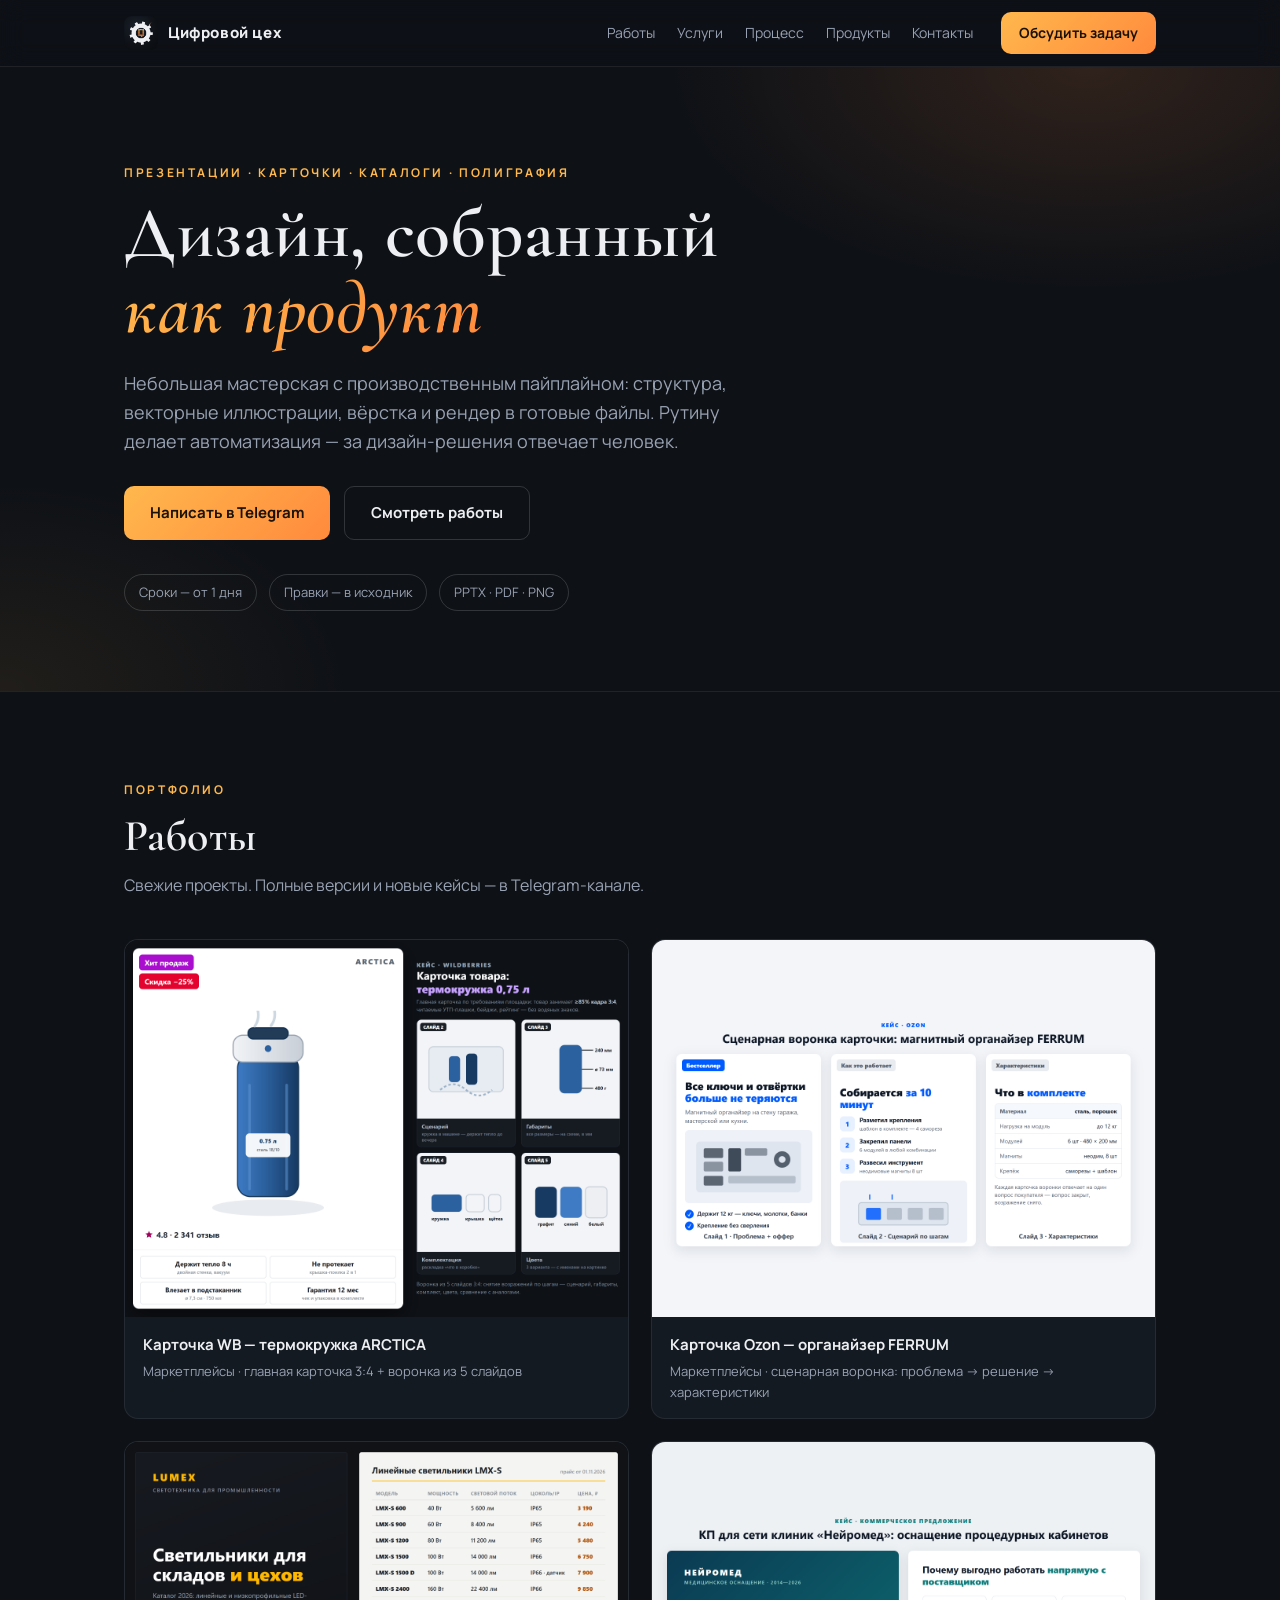
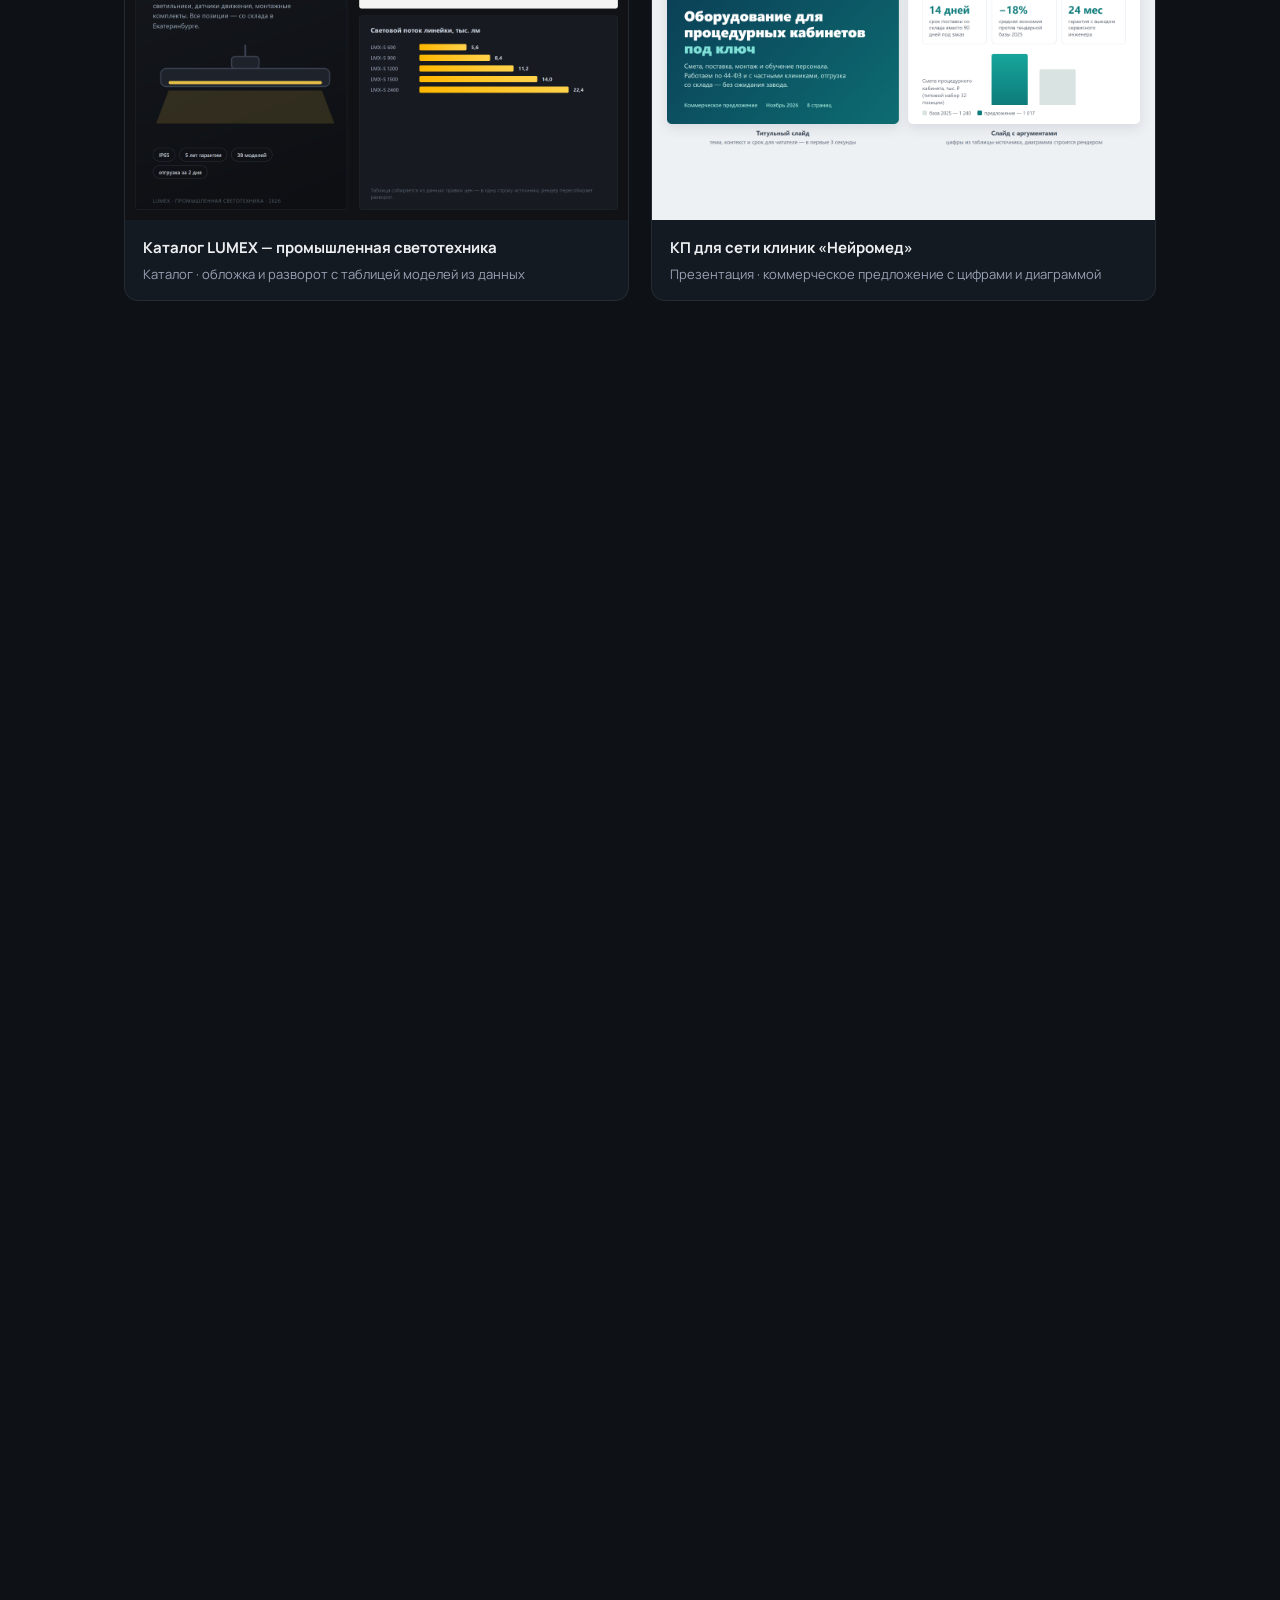
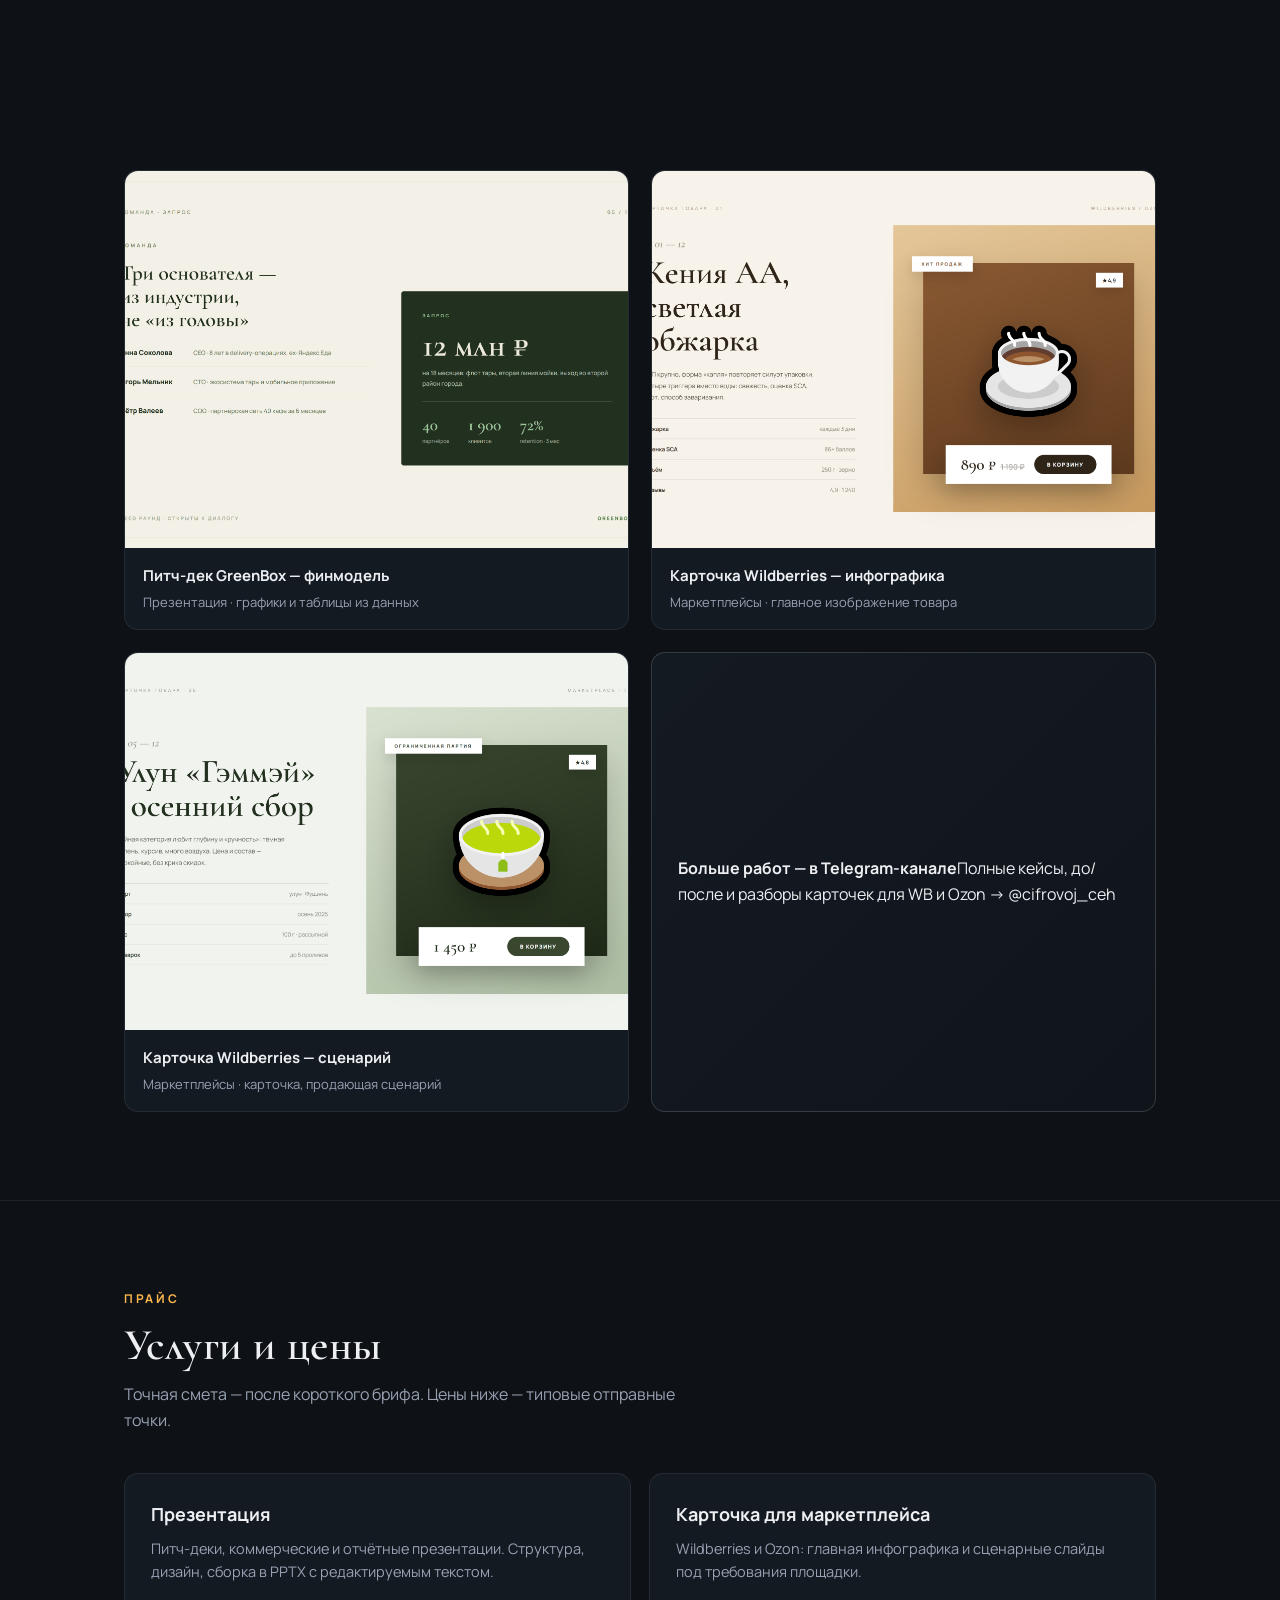
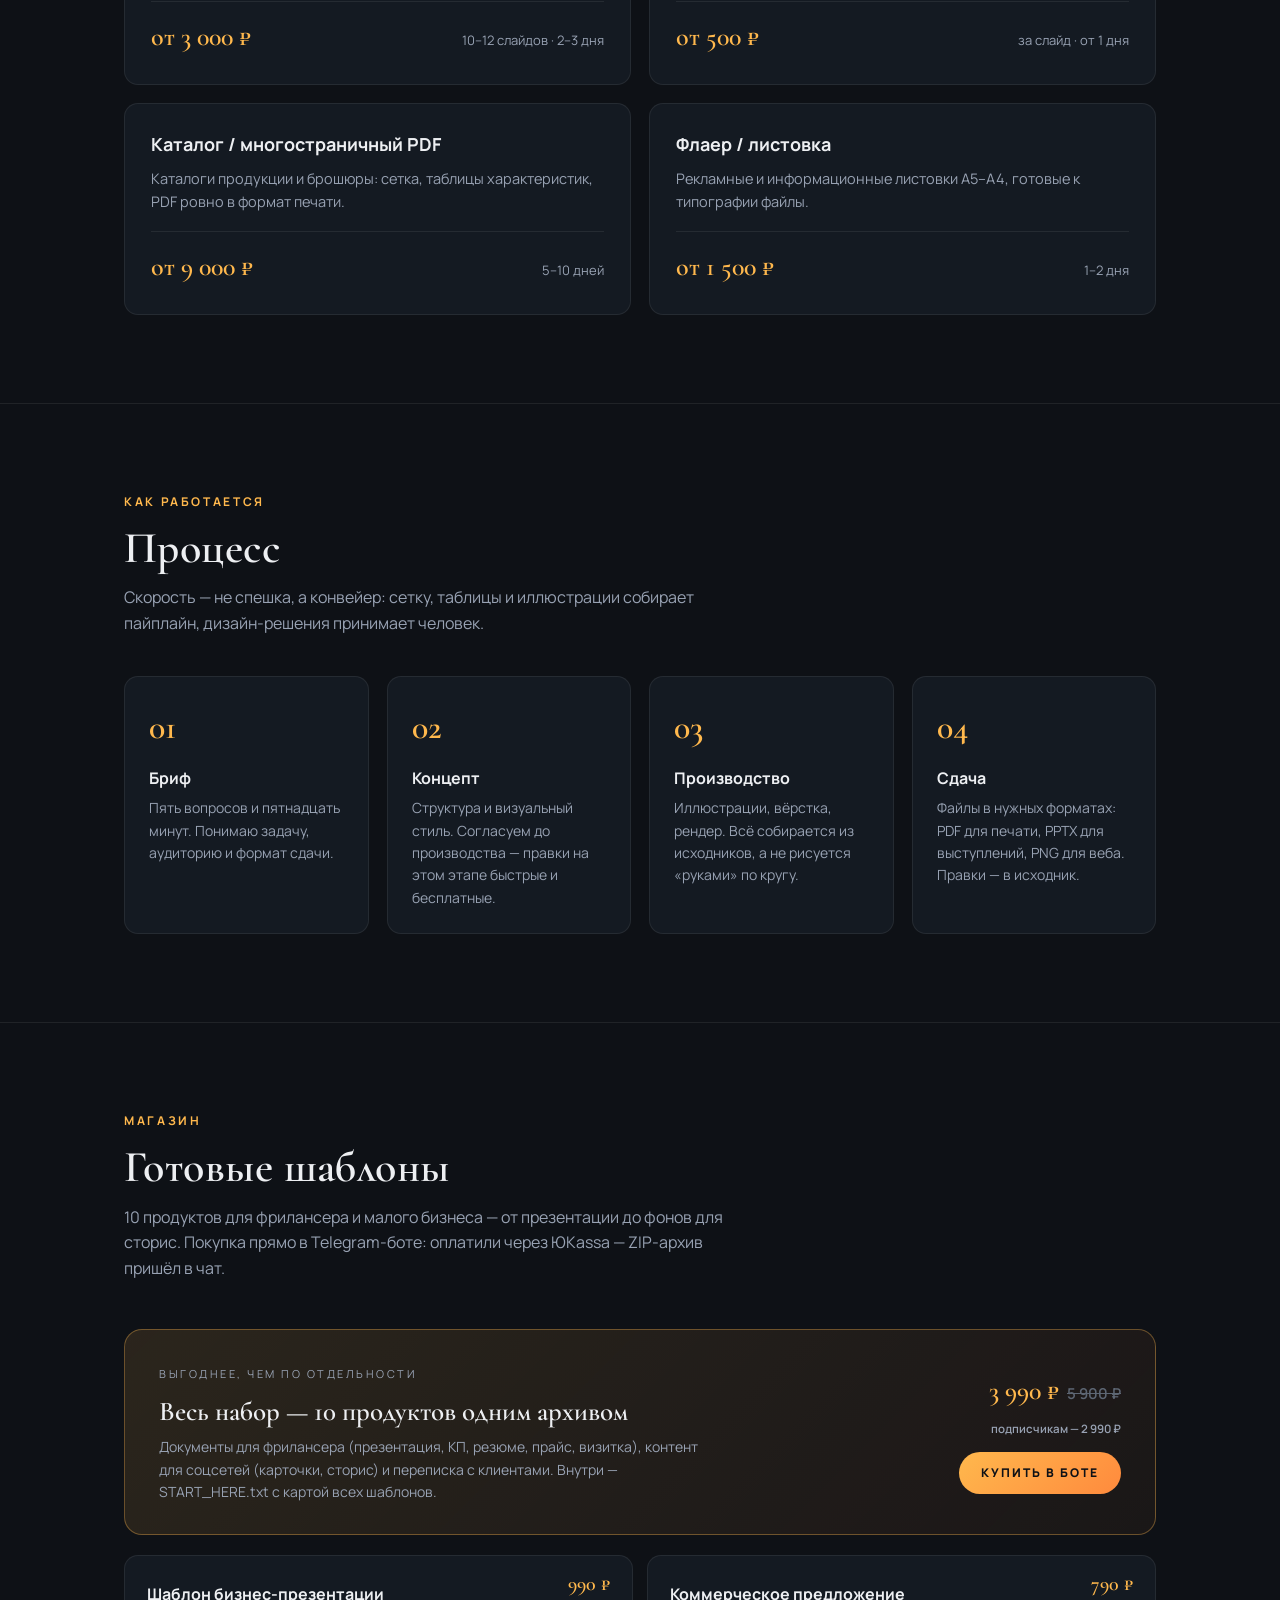
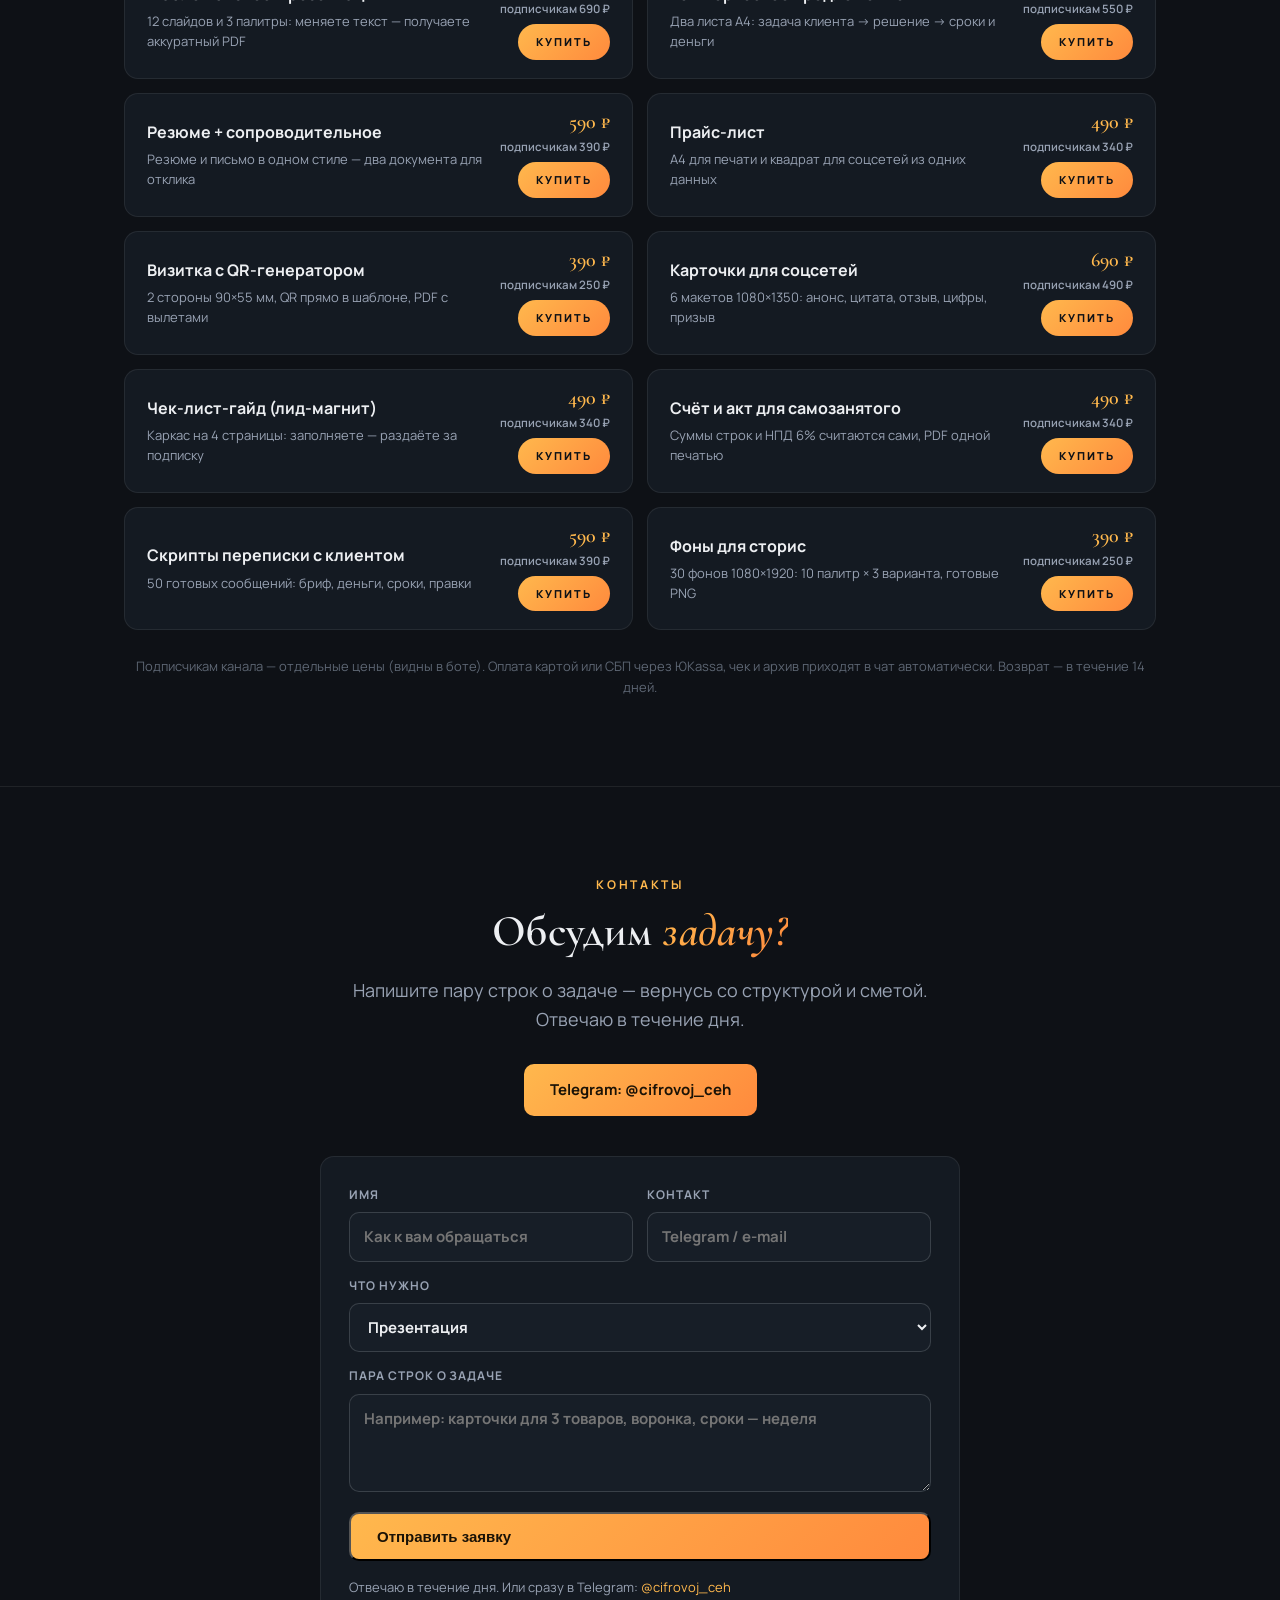
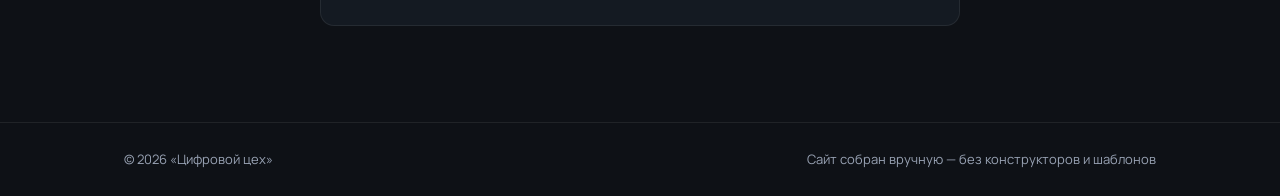
==== commit 248fb414: "Shop v4.0 on index: bundle 3990 + 10 templates with subscriber prices, buy buttons to Telegram bot" ====
--- a/index.html
+++ b/index.html
@@ -4,7 +4,7 @@
 <meta charset="UTF-8">
 <meta name="viewport" content="width=device-width, initial-scale=1.0">
 <title>Цифровой цех — презентации, карточки, каталоги</title>
-<meta name="description" content="Дизайн-мастерская: презентации для бизнеса и инвесторов, карточки для Wildberries и Ozon, каталоги и полиграфия. Собственный производственный пайплайн — быстро и без переделок.">
+<meta name="description" content="Дизайн-мастерская: презентации для бизнеса и инвесторов, карточки для Wildberries и Ozon, каталоги и полиграфия. Готовые шаблоны — в Telegram-боте: оплата через ЮKassa, архив приходит в чат.">
 <meta property="og:title" content="Цифровой цех — визуал, собранный как продукт">
 <meta property="og:description" content="Презентации, карточки маркетплейсов, каталоги. Сроки от 1 дня, правки — в исходник.">
 <meta property="og:url" content="https://exoum.github.io/cifrovoj-ceh.github.io/">
@@ -167,72 +167,134 @@
 
 <section class="section" id="products">
   <div class="container">
-    <p class="kicker reveal">Готовые продукты</p>
-    <h2 class="reveal">Продукты цеха</h2>
-    <p class="section-sub reveal">Сделано один раз — работает у вас. Покупка и выдача в Telegram: оплата — файл сразу.</p>
-    <div class="prod-grid">
-      <article class="prod-card reveal on">
-        <a class="prod-link" href="product-presentation.html" aria-label="Шаблон бизнес-презентации — посмотреть целиком">
-          <div class="prod-img"><img src="assets/img/prod_presentation.png" alt="Шаблон бизнес-презентации"></div>
-        </a>
-        <div class="prod-body">
-          <span class="prod-tag">PPTX · 12 слайдов · 3 палитры</span>
-          <h3><a href="product-presentation.html">Шаблон бизнес-презентации</a></h3>
-          <p>Собран на той же системе, что заказные презентации: меняете текст и цифры — сетка, шрифты и графика уже работают.</p>
-          <div class="prod-price-row"><span class="prod-price">990 ₽</span><a class="btn-prod" href="https://t.me/cifrovoj_ceh" data-bot="site_index" target="_blank" rel="noopener">Купить</a></div>
-          <a class="prod-more" href="product-presentation.html">Смотреть целиком →</a>
-        </div>
-      </article>
-      <article class="prod-card reveal on">
-        <a class="prod-link" href="product-cards.html" aria-label="Пакет шаблонов карточек WB и Ozon — посмотреть целиком">
-          <div class="prod-img"><img src="assets/img/prod_cards.png" alt="Пакет шаблонов карточек WB и Ozon"></div>
-        </a>
-        <div class="prod-body">
-          <span class="prod-tag">12 слайдов · HTML-исходники</span>
-          <h3><a href="product-cards.html">Пакет шаблонов карточек WB/Ozon</a></h3>
-          <p>Готовый сценарий: оффер → состав → возражения. Меняете текст и фото — рендер в точные форматы площадки.</p>
-          <div class="prod-price-row"><span class="prod-price">790 ₽</span><a class="btn-prod" href="https://t.me/cifrovoj_ceh" data-bot="site_index" target="_blank" rel="noopener">Купить</a></div>
-          <a class="prod-more" href="product-cards.html">Смотреть целиком →</a>
-        </div>
-      </article>
-      <article class="prod-card reveal on">
-        <a class="prod-link" href="product-icons.html" aria-label="SVG-пакет иконок для инфографики — посмотреть целиком">
-          <div class="prod-img"><img src="assets/img/prod_icons.png" alt="SVG-пакет иконок для инфографики"></div>
-        </a>
-        <div class="prod-body">
-          <span class="prod-tag">16 SVG · stroke 2 · лицензия MIT</span>
-          <h3><a href="product-icons.html">Иконки для инфографики</a></h3>
-          <p>Единая сетка 24 и согласованное начертание. Цвет наследуется — перекрашивается одним CSS-каскадом.</p>
-          <div class="prod-price-row"><span class="prod-price">590 ₽</span><a class="btn-prod" href="https://t.me/cifrovoj_ceh" data-bot="site_index" target="_blank" rel="noopener">Купить</a></div>
-          <a class="prod-more" href="product-icons.html">Смотреть целиком →</a>
-        </div>
-      </article>
-      <article class="prod-card reveal on">
-        <a class="prod-link" href="product-guide.html" aria-label="Гайд «5 ошибок в карточках WB и Ozon» — посмотреть целиком">
-          <div class="prod-img"><img src="assets/img/prod_guide.png" alt="Гайд: 5 ошибок в карточках Wildberries и Ozon"></div>
-        </a>
-        <div class="prod-body">
-          <span class="prod-tag">PDF · 9 страниц · чек-лист</span>
-          <h3><a href="product-guide.html">Гайд «5 ошибок в карточках WB/Ozon»</a></h3>
-          <p>Симптом → причина → лечение. Плюс чек-лист из 12 пунктов для самопроверки карточки перед загрузкой.</p>
-          <div class="prod-price-row"><span class="prod-price">290 ₽</span><a class="btn-prod" href="https://t.me/cifrovoj_ceh" data-bot="site_index" target="_blank" rel="noopener">Купить</a></div>
-          <a class="prod-more" href="product-guide.html">Смотреть целиком →</a>
-        </div>
-      </article>
-      <article class="prod-card reveal on">
-        <a class="prod-link" href="product-catalog.html" aria-label="Шаблон каталога продукции — посмотреть целиком">
-          <div class="prod-img"><img src="assets/img/catalog_titan_cover.png" alt="Шаблон каталога продукции"></div>
-        </a>
-        <div class="prod-body">
-          <span class="prod-tag">HTML → PDF · A4 · данные</span>
-          <h3><a href="product-catalog.html">Шаблон каталога продукции</a></h3>
-          <p>Таблицы из данных и рендер в точные размеры: правки вносятся в исходник, а не в слои. 40 позиций = 40 строк.</p>
-          <div class="prod-price-row"><span class="prod-price">1490 ₽</span><a class="btn-prod" href="https://t.me/cifrovoj_ceh" data-bot="site_index" target="_blank" rel="noopener">Купить</a></div>
-          <a class="prod-more" href="product-catalog.html">Смотреть целиком →</a>
-        </div>
-      </article>
-    </div>
-    <p class="prod-note reveal">Для подписчиков канала — скидка 50% на шаблон презентации по закрепу №3. Оплата СБП, чек и файл — в Telegram.</p>
+    <p class="kicker reveal">Магазин</p>
+    <h2 class="reveal">Готовые шаблоны</h2>
+    <p class="section-sub reveal">10 продуктов для фрилансера и малого бизнеса — от презентации до фонов для сторис. Покупка прямо в Telegram-боте: оплатили через ЮKassa — ZIP-архив пришёл в чат.</p>
+    <div class="shop-bundle reveal">
+      <div class="shop-bundle-info">
+        <span class="prod-tag">Выгоднее, чем по отдельности</span>
+        <h3>Весь набор — 10 продуктов одним архивом</h3>
+        <p>Документы для фрилансера (презентация, КП, резюме, прайс, визитка), контент для соцсетей (карточки, сторис) и переписка с клиентами. Внутри — START_HERE.txt с картой всех шаблонов.</p>
+      </div>
+      <div class="shop-bundle-buy">
+        <span class="prod-price">3 990 ₽<s>5 900 ₽</s></span>
+        <span class="shop-price-sub">подписчикам — 2 990 ₽</span>
+        <a class="btn-prod" href="https://t.me/cifrovoj_ceh" data-bot="shop_bundle" target="_blank" rel="noopener">Купить в боте</a>
+      </div>
+    </div>
+    <div class="shop-list reveal">
+      <div class="shop-item">
+        <div>
+          <h4>Шаблон бизнес-презентации</h4>
+          <p>12 слайдов и 3 палитры: меняете текст — получаете аккуратный PDF</p>
+        </div>
+        <div class="shop-item-buy">
+          <span class="shop-price">990 ₽</span>
+          <span class="shop-price-sub">подписчикам 690 ₽</span>
+          <a class="btn-prod" href="https://t.me/cifrovoj_ceh" data-bot="shop_pres_tpl" target="_blank" rel="noopener">Купить</a>
+        </div>
+      </div>
+      <div class="shop-item">
+        <div>
+          <h4>Коммерческое предложение</h4>
+          <p>Два листа А4: задача клиента → решение → сроки и деньги</p>
+        </div>
+        <div class="shop-item-buy">
+          <span class="shop-price">790 ₽</span>
+          <span class="shop-price-sub">подписчикам 550 ₽</span>
+          <a class="btn-prod" href="https://t.me/cifrovoj_ceh" data-bot="shop_kp" target="_blank" rel="noopener">Купить</a>
+        </div>
+      </div>
+      <div class="shop-item">
+        <div>
+          <h4>Резюме + сопроводительное</h4>
+          <p>Резюме и письмо в одном стиле — два документа для отклика</p>
+        </div>
+        <div class="shop-item-buy">
+          <span class="shop-price">590 ₽</span>
+          <span class="shop-price-sub">подписчикам 390 ₽</span>
+          <a class="btn-prod" href="https://t.me/cifrovoj_ceh" data-bot="shop_resume" target="_blank" rel="noopener">Купить</a>
+        </div>
+      </div>
+      <div class="shop-item">
+        <div>
+          <h4>Прайс-лист</h4>
+          <p>А4 для печати и квадрат для соцсетей из одних данных</p>
+        </div>
+        <div class="shop-item-buy">
+          <span class="shop-price">490 ₽</span>
+          <span class="shop-price-sub">подписчикам 340 ₽</span>
+          <a class="btn-prod" href="https://t.me/cifrovoj_ceh" data-bot="shop_price" target="_blank" rel="noopener">Купить</a>
+        </div>
+      </div>
+      <div class="shop-item">
+        <div>
+          <h4>Визитка с QR-генератором</h4>
+          <p>2 стороны 90×55 мм, QR прямо в шаблоне, PDF с вылетами</p>
+        </div>
+        <div class="shop-item-buy">
+          <span class="shop-price">390 ₽</span>
+          <span class="shop-price-sub">подписчикам 250 ₽</span>
+          <a class="btn-prod" href="https://t.me/cifrovoj_ceh" data-bot="shop_card" target="_blank" rel="noopener">Купить</a>
+        </div>
+      </div>
+      <div class="shop-item">
+        <div>
+          <h4>Карточки для соцсетей</h4>
+          <p>6 макетов 1080×1350: анонс, цитата, отзыв, цифры, призыв</p>
+        </div>
+        <div class="shop-item-buy">
+          <span class="shop-price">690 ₽</span>
+          <span class="shop-price-sub">подписчикам 490 ₽</span>
+          <a class="btn-prod" href="https://t.me/cifrovoj_ceh" data-bot="shop_social" target="_blank" rel="noopener">Купить</a>
+        </div>
+      </div>
+      <div class="shop-item">
+        <div>
+          <h4>Чек-лист-гайд (лид-магнит)</h4>
+          <p>Каркас на 4 страницы: заполняете — раздаёте за подписку</p>
+        </div>
+        <div class="shop-item-buy">
+          <span class="shop-price">490 ₽</span>
+          <span class="shop-price-sub">подписчикам 340 ₽</span>
+          <a class="btn-prod" href="https://t.me/cifrovoj_ceh" data-bot="shop_checklist" target="_blank" rel="noopener">Купить</a>
+        </div>
+      </div>
+      <div class="shop-item">
+        <div>
+          <h4>Счёт и акт для самозанятого</h4>
+          <p>Суммы строк и НПД 6% считаются сами, PDF одной печатью</p>
+        </div>
+        <div class="shop-item-buy">
+          <span class="shop-price">490 ₽</span>
+          <span class="shop-price-sub">подписчикам 340 ₽</span>
+          <a class="btn-prod" href="https://t.me/cifrovoj_ceh" data-bot="shop_invoice" target="_blank" rel="noopener">Купить</a>
+        </div>
+      </div>
+      <div class="shop-item">
+        <div>
+          <h4>Скрипты переписки с клиентом</h4>
+          <p>50 готовых сообщений: бриф, деньги, сроки, правки</p>
+        </div>
+        <div class="shop-item-buy">
+          <span class="shop-price">590 ₽</span>
+          <span class="shop-price-sub">подписчикам 390 ₽</span>
+          <a class="btn-prod" href="https://t.me/cifrovoj_ceh" data-bot="shop_scripts" target="_blank" rel="noopener">Купить</a>
+        </div>
+      </div>
+      <div class="shop-item">
+        <div>
+          <h4>Фоны для сторис</h4>
+          <p>30 фонов 1080×1920: 10 палитр × 3 варианта, готовые PNG</p>
+        </div>
+        <div class="shop-item-buy">
+          <span class="shop-price">390 ₽</span>
+          <span class="shop-price-sub">подписчикам 250 ₽</span>
+          <a class="btn-prod" href="https://t.me/cifrovoj_ceh" data-bot="shop_bg" target="_blank" rel="noopener">Купить</a>
+        </div>
+      </div>
+    </div>
+    <p class="prod-note reveal">Подписчикам канала — отдельные цены (видны в боте). Оплата картой или СБП через ЮKassa, чек и архив приходят в чат автоматически. Возврат — в течение 14 дней.</p>
   </div>
 </section>
 
--- a/css/products.css
+++ b/css/products.css
@@ -86,4 +86,23 @@
 .ic-c3{color:#8AB4FF}
 .ic-c4{color:#EDEFF2}
 @media (max-width:900px){.icons-grid{grid-template-columns:repeat(4,1fr)}}
-@media (max-width:640px){.icons-grid{grid-template-columns:repeat(3,1fr);gap:10px}}+@media (max-width:640px){.icons-grid{grid-template-columns:repeat(3,1fr);gap:10px}}
+
+/* === Магазин на главной (v4.0): бандл + список из 10 === */
+.shop-bundle{margin-top:48px;background:linear-gradient(135deg,rgba(255,184,77,.12),rgba(255,138,61,.05));border:1px solid rgba(255,184,77,.35);border-radius:18px;padding:30px 34px;display:flex;gap:28px;align-items:center;justify-content:space-between}
+.shop-bundle-info{max-width:560px}
+.shop-bundle h3{font-family:var(--font-display);font-weight:600;font-size:27px;line-height:1.2;color:#EDEFF2;margin:10px 0 8px}
+.shop-bundle p{font-size:14px;line-height:1.6;color:#98A2B3;margin:0}
+.shop-bundle-buy{display:flex;flex-direction:column;align-items:flex-end;gap:8px;flex-shrink:0;text-align:right}
+.shop-bundle-buy .btn-prod{margin-top:6px}
+.shop-price-sub{font-size:11.5px;font-weight:600;color:#98A2B3}
+.shop-list{display:grid;grid-template-columns:1fr 1fr;gap:14px;margin-top:20px}
+.shop-item{background:#141A22;border:1px solid rgba(237,239,242,.08);border-radius:14px;padding:18px 22px;display:flex;align-items:center;justify-content:space-between;gap:18px;transition:border-color .2s ease}
+.shop-item:hover{border-color:rgba(255,184,77,.4)}
+.shop-item h4{font-size:16px;font-weight:700;color:#EDEFF2;margin:0 0 5px}
+.shop-item p{font-size:13px;line-height:1.5;color:#98A2B3;margin:0}
+.shop-item-buy{display:flex;flex-direction:column;align-items:flex-end;gap:6px;flex-shrink:0}
+.shop-price{font-family:var(--font-display);font-weight:600;font-size:20px;color:#FFB84D;line-height:1}
+.shop-item .btn-prod{padding:9px 18px;font-size:11px}
+@media (max-width:1000px){.shop-list{grid-template-columns:1fr}.shop-bundle{flex-direction:column;align-items:flex-start}}
+@media (max-width:640px){.shop-bundle{padding:24px}.shop-bundle h3{font-size:22px}.shop-bundle-buy{align-items:flex-start;text-align:left}.shop-item{flex-wrap:wrap}.shop-item-buy{flex-direction:row;align-items:center;width:100%;justify-content:space-between}}
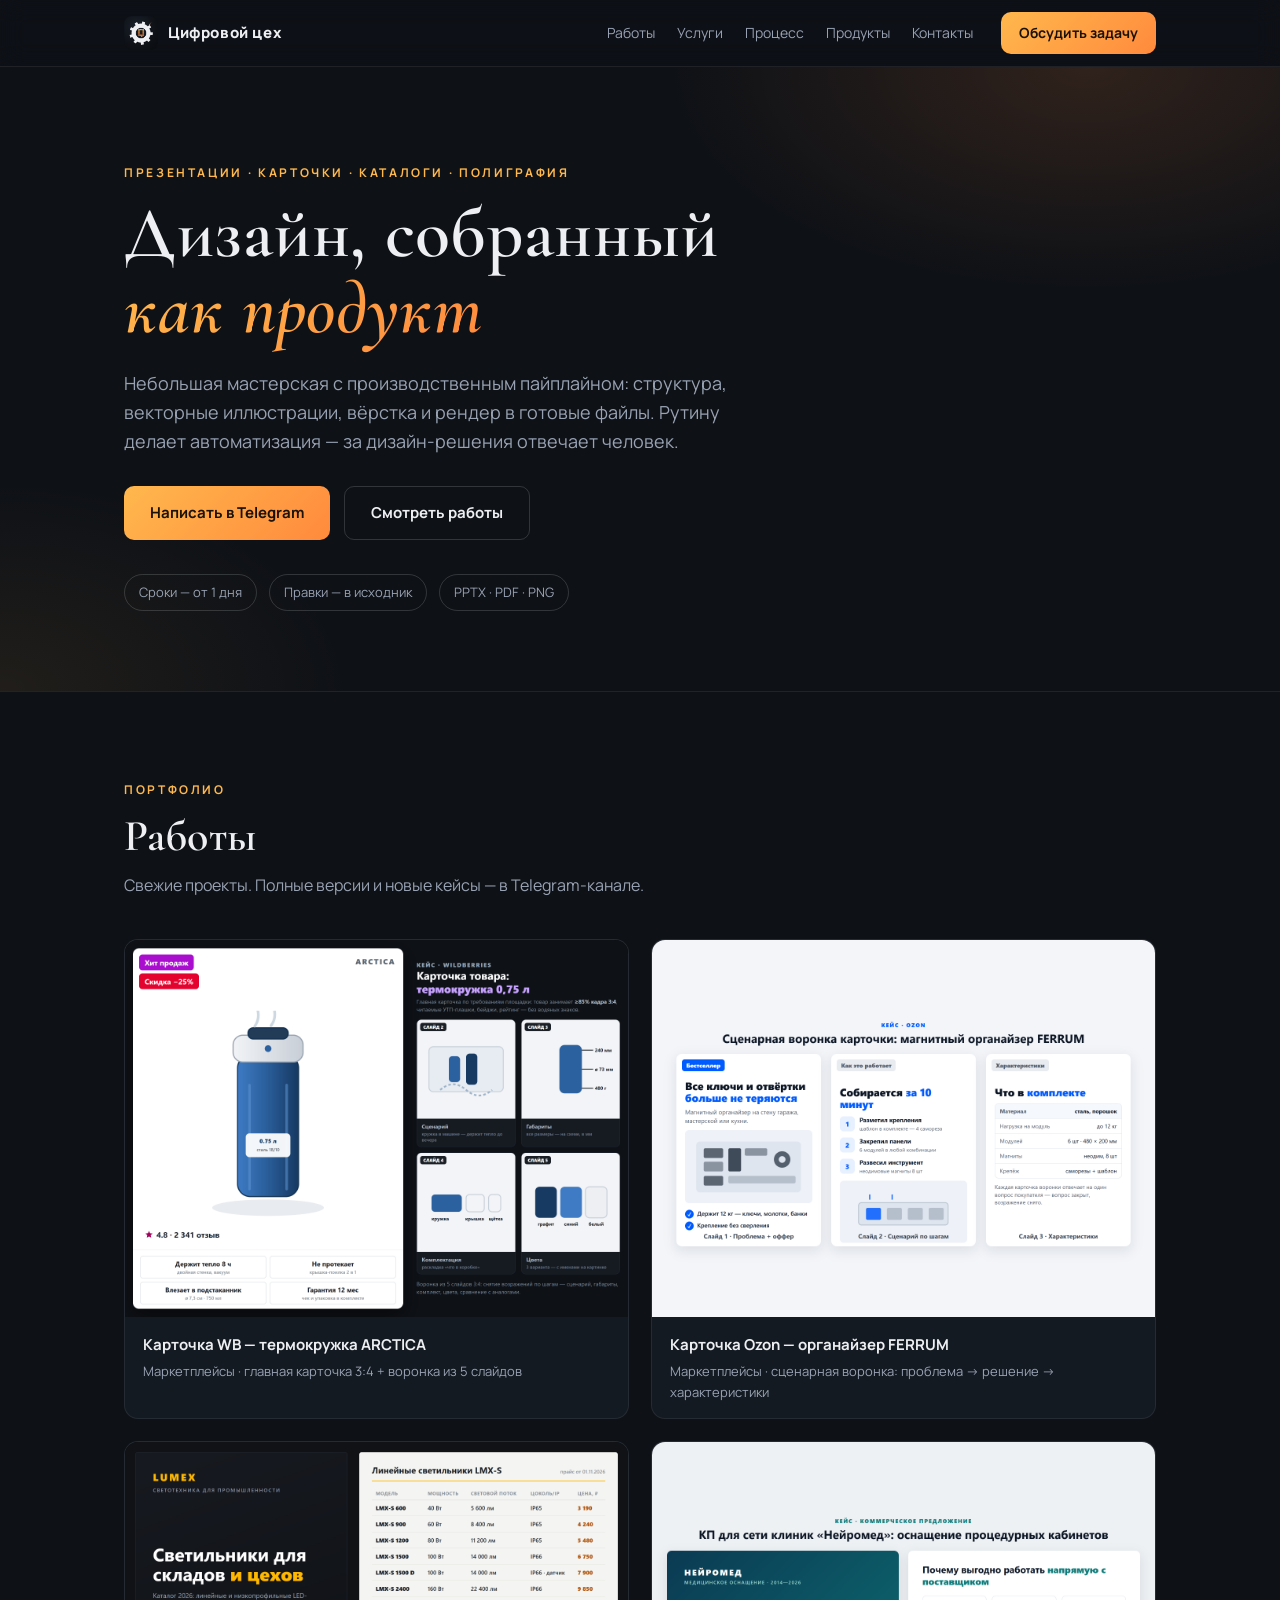
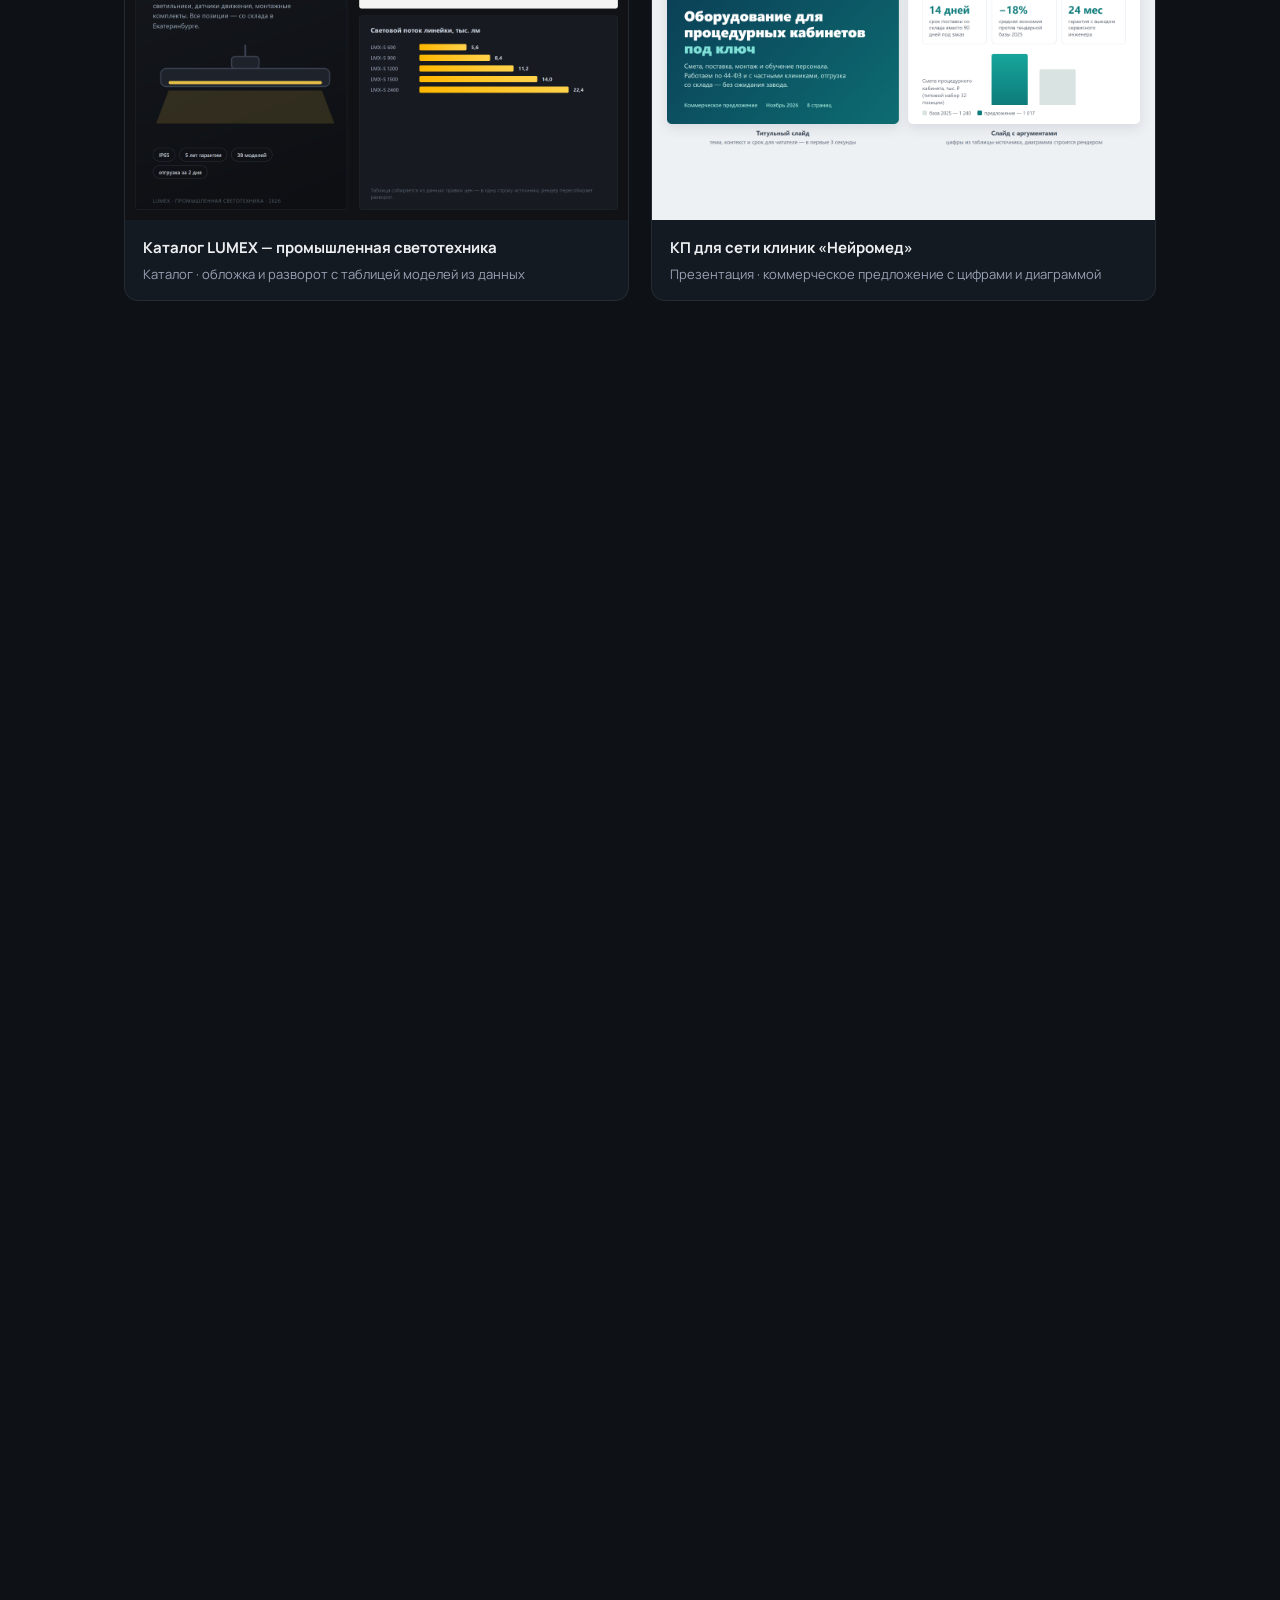
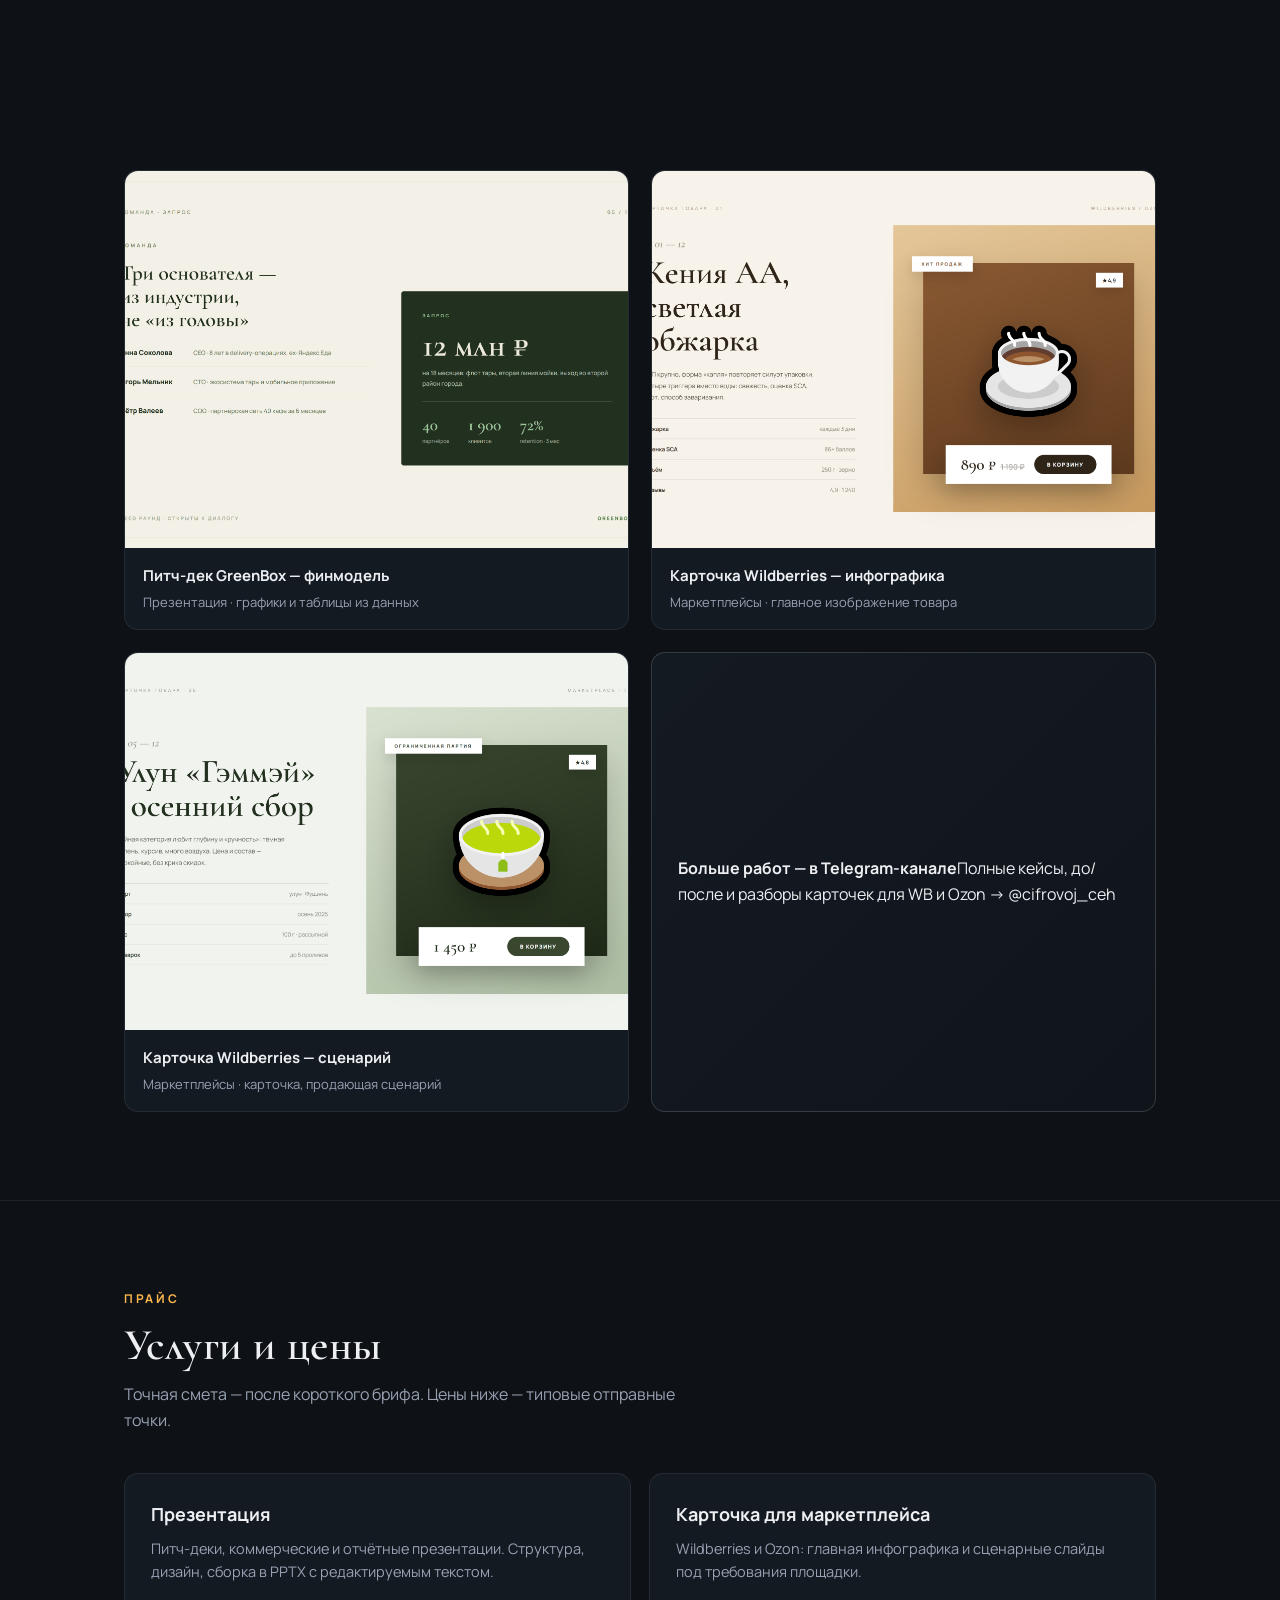
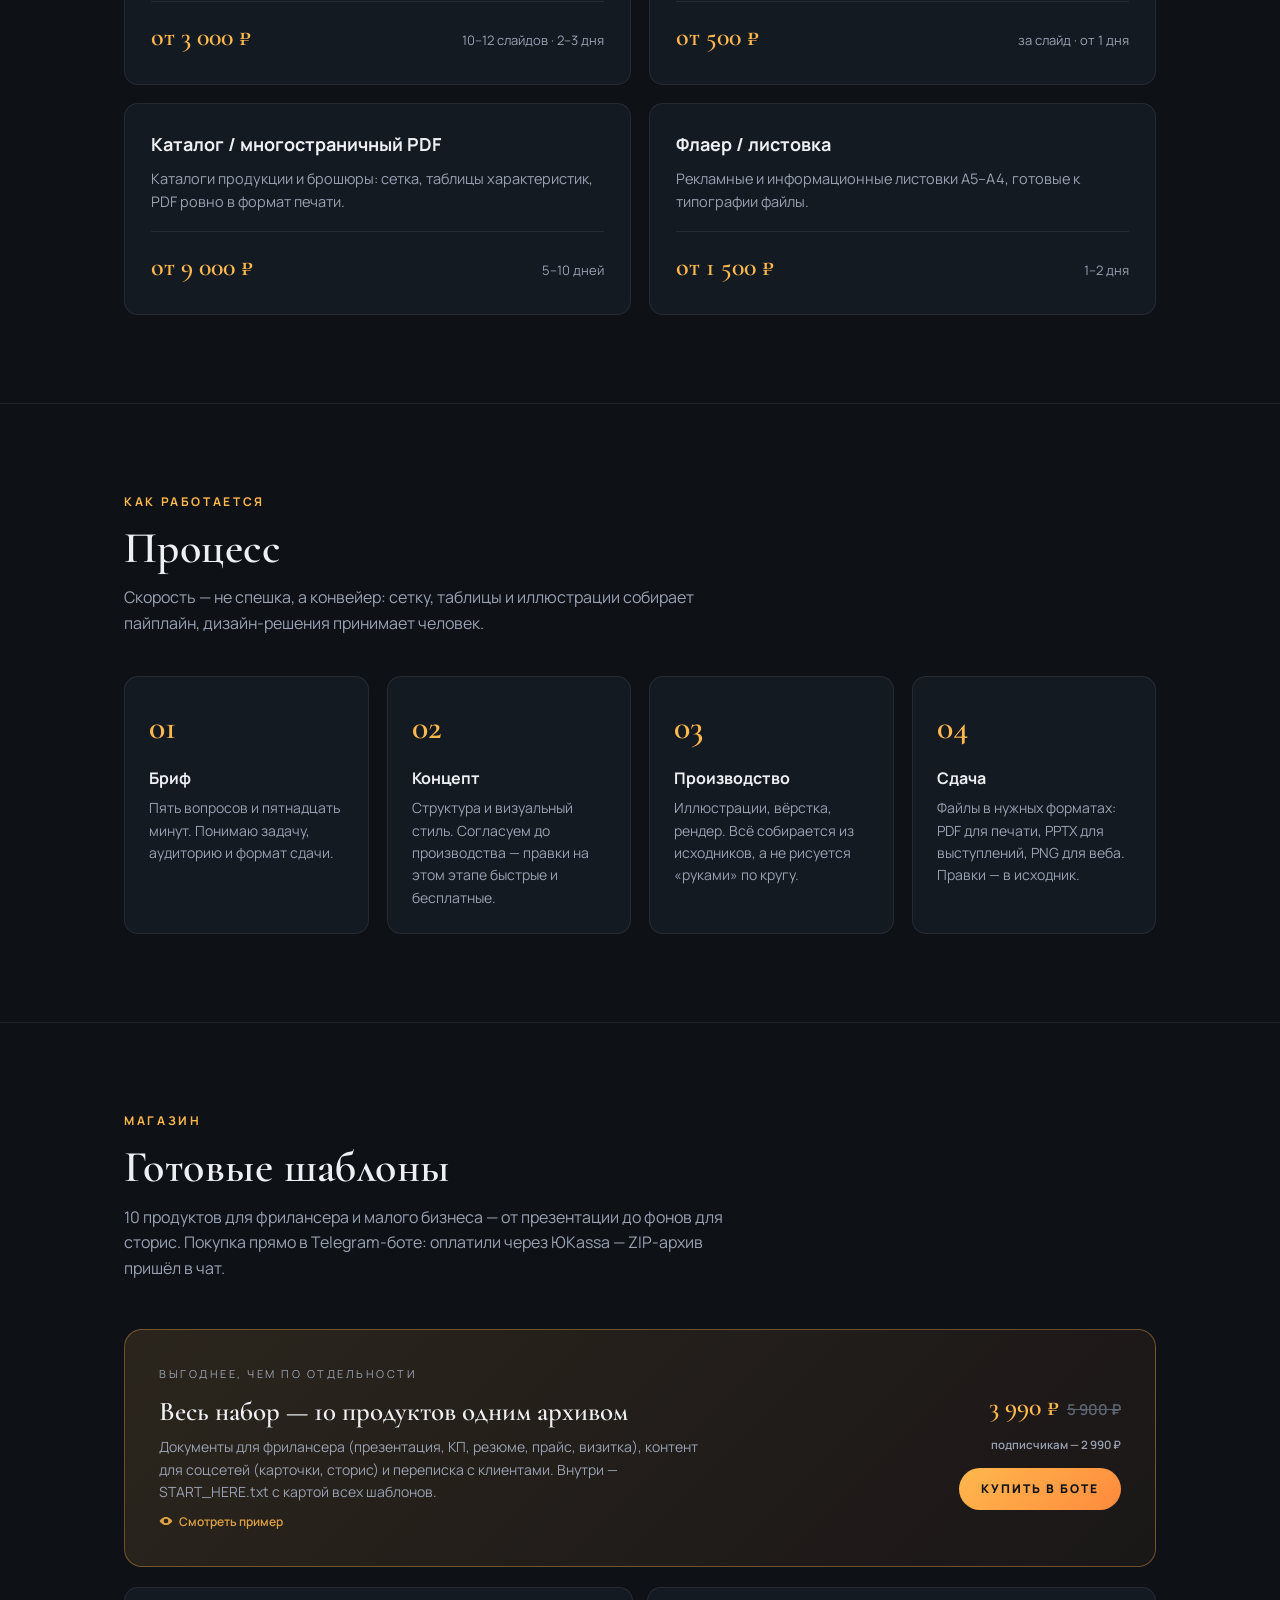
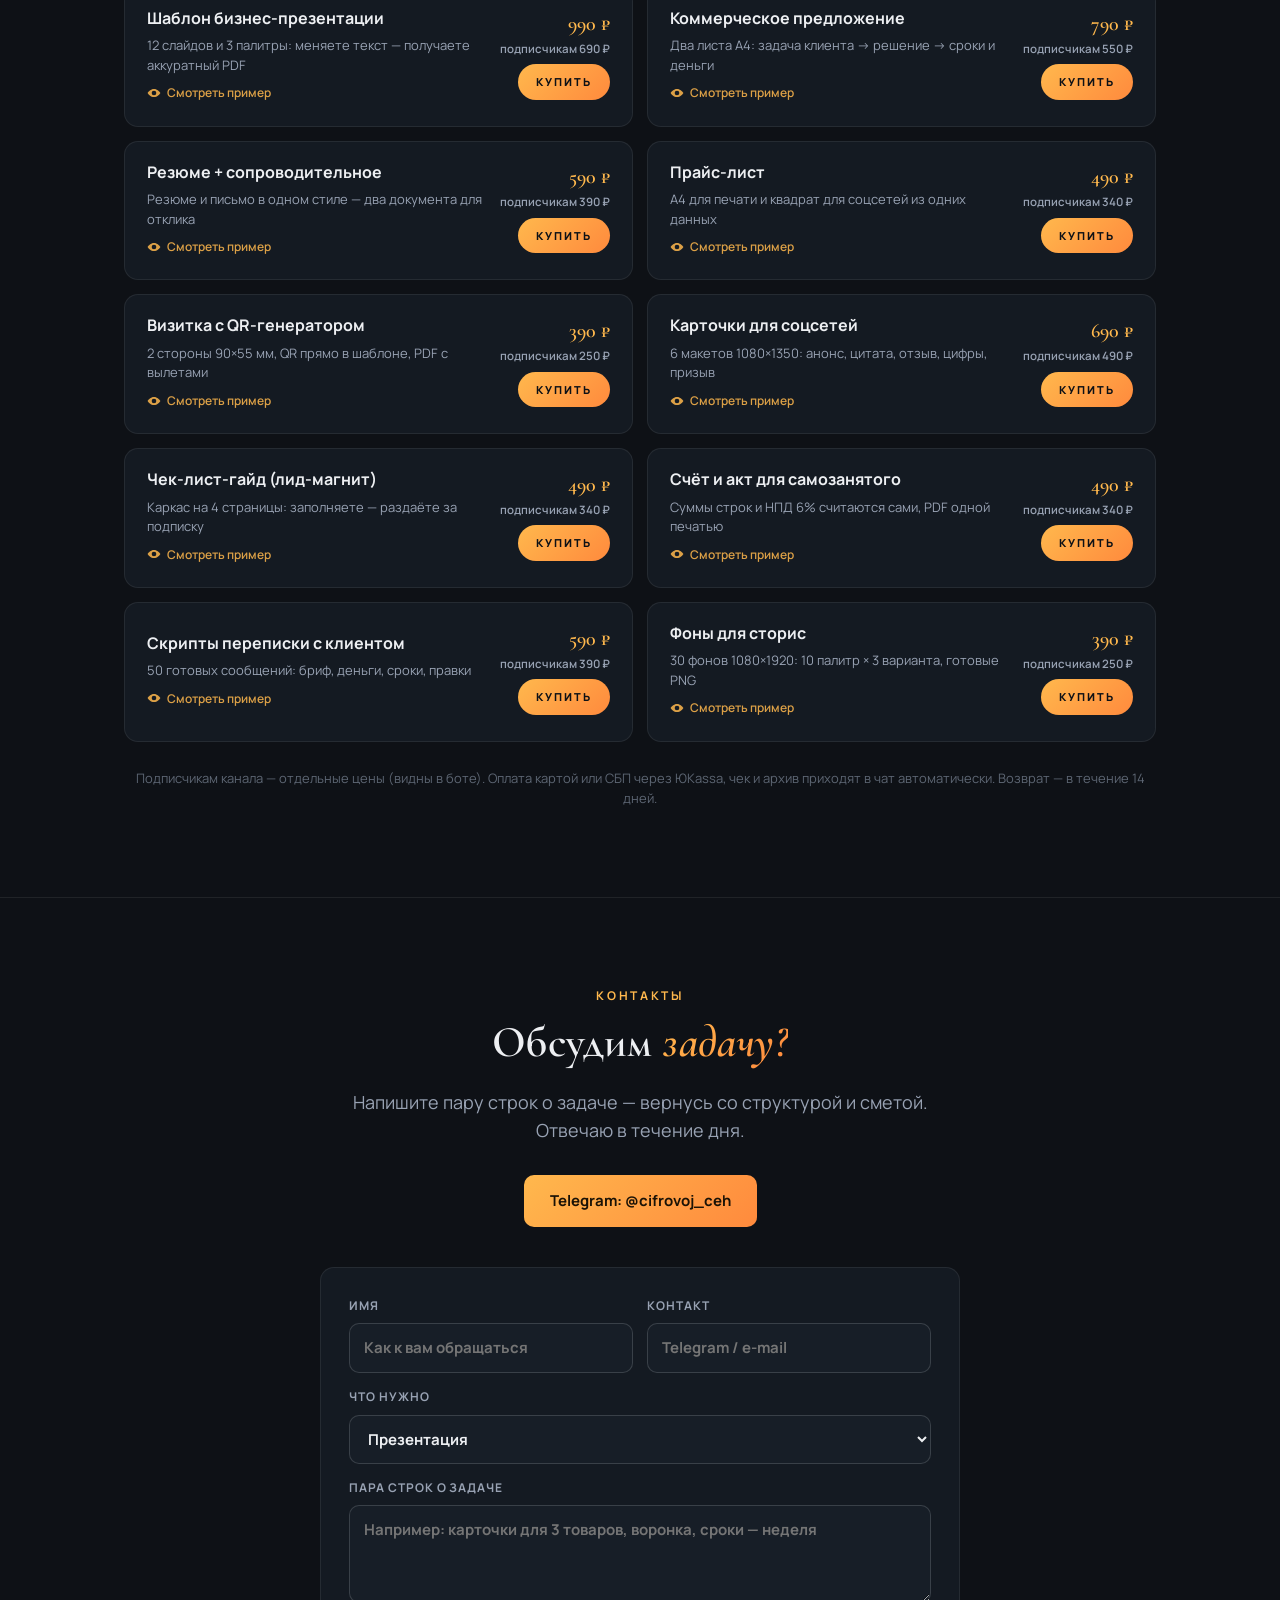
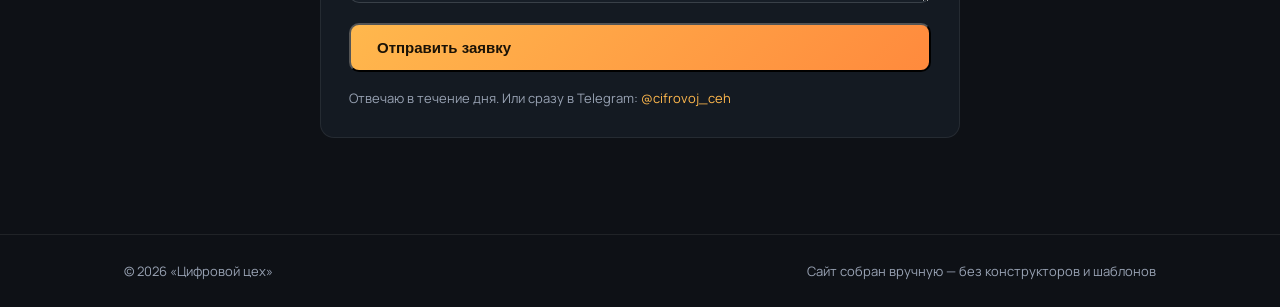
==== commit 4ef5b8a6: "Shop product previews: modal gallery with real template samples" ====
--- a/index.html
+++ b/index.html
@@ -345,10 +345,39 @@
   </div>
 </footer>
 
+<div class="pv-overlay" id="pv-overlay" aria-hidden="true">
+  <div class="pv-modal" role="dialog" aria-modal="true" aria-label="Предпросмотр товара">
+    <button class="pv-close" type="button" aria-label="Закрыть">&times;</button>
+    <div class="pv-gallery">
+      <div class="pv-stage">
+        <button class="pv-nav pv-prev" type="button" aria-label="Предыдущий">&lsaquo;</button>
+        <img class="pv-img" src="" alt="Пример шаблона">
+        <button class="pv-nav pv-next" type="button" aria-label="Следующий">&rsaquo;</button>
+        <span class="pv-count"></span>
+      </div>
+      <div class="pv-thumbs"></div>
+    </div>
+    <div class="pv-side">
+      <span class="prod-tag pv-tag"></span>
+      <h3 class="pv-title"></h3>
+      <p class="pv-lead">Что внутри:</p>
+      <ul class="pv-bullets"></ul>
+      <div class="pv-price-row">
+        <span class="prod-price pv-price"></span>
+        <span class="shop-price-sub pv-sub"></span>
+      </div>
+      <a class="btn-prod pv-buy" href="#" target="_blank" rel="noopener">Купить в боте</a>
+      <p class="pv-note">Оплата через ЮKassa · архив придёт в чат · возврат 14 дней</p>
+      <button class="pv-bundle-link" type="button">Или весь набор за 3 990 ₽ вместо 5 900 ₽ &rarr;</button>
+    </div>
+  </div>
+</div>
+
 <script src="js/site-config.js"></script>
 <script src="js/metrika-init.js"></script>
 <script src="js/main.js"></script>
 <script src="js/lead-links.js"></script>
+<script src="js/shop-preview.js"></script>
 <script src="js/lead-form.js"></script>
 </body>
 </html>
--- a/css/products.css
+++ b/css/products.css
@@ -105,4 +105,46 @@
 .shop-price{font-family:var(--font-display);font-weight:600;font-size:20px;color:#FFB84D;line-height:1}
 .shop-item .btn-prod{padding:9px 18px;font-size:11px}
 @media (max-width:1000px){.shop-list{grid-template-columns:1fr}.shop-bundle{flex-direction:column;align-items:flex-start}}
-@media (max-width:640px){.shop-bundle{padding:24px}.shop-bundle h3{font-size:22px}.shop-bundle-buy{align-items:flex-start;text-align:left}.shop-item{flex-wrap:wrap}.shop-item-buy{flex-direction:row;align-items:center;width:100%;justify-content:space-between}}+@media (max-width:640px){.shop-bundle{padding:24px}.shop-bundle h3{font-size:22px}.shop-bundle-buy{align-items:flex-start;text-align:left}.shop-item{flex-wrap:wrap}.shop-item-buy{flex-direction:row;align-items:center;width:100%;justify-content:space-between}}
+
+/* === Предпросмотр товара (модалка) === */
+.shop-item.pv-ready,.shop-bundle.pv-ready{cursor:pointer}
+.pv-hint{display:inline-flex;align-items:center;gap:6px;margin-top:8px;font-size:12px;font-weight:600;color:var(--accent);opacity:.85}
+.pv-hint::before{content:'';width:14px;height:14px;flex-shrink:0;background:var(--accent);-webkit-mask:url("data:image/svg+xml,%3Csvg xmlns='http://www.w3.org/2000/svg' viewBox='0 0 24 24'%3E%3Cpath d='M12 5C6.5 5 2.4 9.6 1 12c1.4 2.4 5.5 7 11 7s9.6-4.6 11-7c-1.4-2.4-5.5-7-11-7zm0 11a4 4 0 1 1 0-8 4 4 0 0 1 0 8z'/%3E%3C/svg%3E") center/contain no-repeat;mask:url("data:image/svg+xml,%3Csvg xmlns='http://www.w3.org/2000/svg' viewBox='0 0 24 24'%3E%3Cpath d='M12 5C6.5 5 2.4 9.6 1 12c1.4 2.4 5.5 7 11 7s9.6-4.6 11-7c-1.4-2.4-5.5-7-11-7zm0 11a4 4 0 1 1 0-8 4 4 0 0 1 0 8z'/%3E%3C/svg%3E") center/contain no-repeat}
+.shop-item.pv-ready:hover .pv-hint,.shop-bundle.pv-ready:hover .pv-hint{opacity:1}
+.pv-overlay{position:fixed;inset:0;z-index:120;background:rgba(10,12,16,.9);backdrop-filter:blur(8px);display:none;align-items:center;justify-content:center;padding:22px}
+.pv-overlay.on{display:flex}
+.pv-modal{position:relative;width:min(1060px,96vw);max-height:92vh;background:#141A22;border:1px solid rgba(255,184,77,.25);border-radius:20px;box-shadow:0 40px 100px rgba(0,0,0,.6);display:grid;grid-template-columns:minmax(0,1fr) 320px;gap:0;overflow:hidden;animation:pvIn .22s ease}
+@keyframes pvIn{from{opacity:0;transform:translateY(14px) scale(.98)}to{opacity:1;transform:none}}
+.pv-close{position:absolute;top:12px;right:14px;z-index:5;width:38px;height:38px;border-radius:50%;border:1px solid rgba(237,239,242,.15);background:rgba(20,26,34,.8);color:var(--muted);font-size:22px;line-height:1;cursor:pointer}
+.pv-close:hover{color:var(--text);border-color:rgba(255,184,77,.5)}
+.pv-gallery{display:flex;flex-direction:column;min-width:0;background:#0C1016}
+.pv-stage{position:relative;flex:1;display:flex;align-items:center;justify-content:center;min-height:320px;padding:26px 0 10px}
+.pv-img{max-width:min(680px,100%);max-height:64vh;width:auto;height:auto;border-radius:10px;box-shadow:0 20px 60px rgba(0,0,0,.45);display:block}
+.pv-nav{position:absolute;top:50%;transform:translateY(-50%);z-index:4;width:42px;height:42px;border-radius:50%;border:1px solid rgba(237,239,242,.18);background:rgba(12,16,22,.75);color:var(--text);font-size:26px;line-height:1;cursor:pointer;display:flex;align-items:center;justify-content:center}
+.pv-nav:hover{border-color:var(--accent);color:var(--accent)}
+.pv-prev{left:14px}.pv-next{right:14px}
+.pv-count{position:absolute;bottom:14px;left:50%;transform:translateX(-50%);font-size:11.5px;font-weight:600;letter-spacing:.08em;color:var(--muted);background:rgba(12,16,22,.7);border:1px solid rgba(237,239,242,.12);border-radius:999px;padding:4px 12px}
+.pv-thumbs{display:flex;gap:8px;padding:12px 16px 16px;overflow-x:auto;scrollbar-width:thin}
+.pv-thumb{flex:0 0 auto;width:78px;height:56px;border-radius:8px;border:1px solid rgba(237,239,242,.15);background:#0A0E13;object-fit:cover;cursor:pointer;opacity:.6;transition:opacity .15s ease,border-color .15s ease;padding:0}
+.pv-thumb:hover{opacity:1}
+.pv-thumb.on{opacity:1;border-color:var(--accent)}
+.pv-mosaic{flex:1;display:grid;grid-template-columns:repeat(5,1fr);gap:10px;padding:26px 22px;overflow-y:auto;align-content:center}
+.pv-tile{position:relative;border:1px solid rgba(237,239,242,.14);border-radius:10px;background:#0A0E13;padding:0;cursor:pointer;overflow:hidden;aspect-ratio:4/3;display:flex;align-items:center;justify-content:center}
+.pv-tile img{width:100%;height:100%;object-fit:cover;transition:transform .2s ease}
+.pv-tile:hover img{transform:scale(1.05)}
+.pv-tile:hover{border-color:rgba(255,184,77,.5)}
+.pv-tile span{position:absolute;left:0;right:0;bottom:0;padding:16px 8px 6px;font-size:10.5px;font-weight:600;color:#fff;text-align:center;background:linear-gradient(transparent,rgba(10,14,19,.92))}
+.pv-side{padding:26px 24px;display:flex;flex-direction:column;gap:12px;border-left:1px solid rgba(237,239,242,.08);overflow-y:auto}
+.pv-title{font-family:var(--font-display);font-weight:600;font-size:21px;line-height:1.25;color:var(--text);margin:0}
+.pv-lead{font-size:11px;font-weight:700;letter-spacing:.1em;text-transform:uppercase;color:var(--accent);margin:2px 0 0}
+.pv-bullets{list-style:none;margin:0;padding:0;display:flex;flex-direction:column;gap:8px}
+.pv-bullets li{position:relative;padding-left:22px;font-size:13.5px;line-height:1.5;color:#C6CBD4}
+.pv-bullets li::before{content:'✓';position:absolute;left:0;top:0;color:var(--accent);font-weight:700}
+.pv-price-row{display:flex;align-items:baseline;gap:12px;margin-top:4px;flex-wrap:wrap}
+.pv-buy{margin-top:2px;display:block;text-align:center}
+.pv-note{font-size:11.5px;line-height:1.5;color:var(--muted);margin:0}
+.pv-bundle-link{background:none;border:none;padding:0;font-size:12.5px;font-weight:600;color:var(--accent);cursor:pointer;text-align:left}
+.pv-bundle-link:hover{text-decoration:underline}
+body.pv-lock{overflow:hidden}
+@media (max-width:900px){.pv-modal{grid-template-columns:1fr;max-height:94vh;overflow-y:auto}.pv-side{border-left:none;border-top:1px solid rgba(237,239,242,.08)}.pv-img{max-height:52vh}.pv-mosaic{grid-template-columns:repeat(2,1fr)}.pv-overlay{padding:12px}}
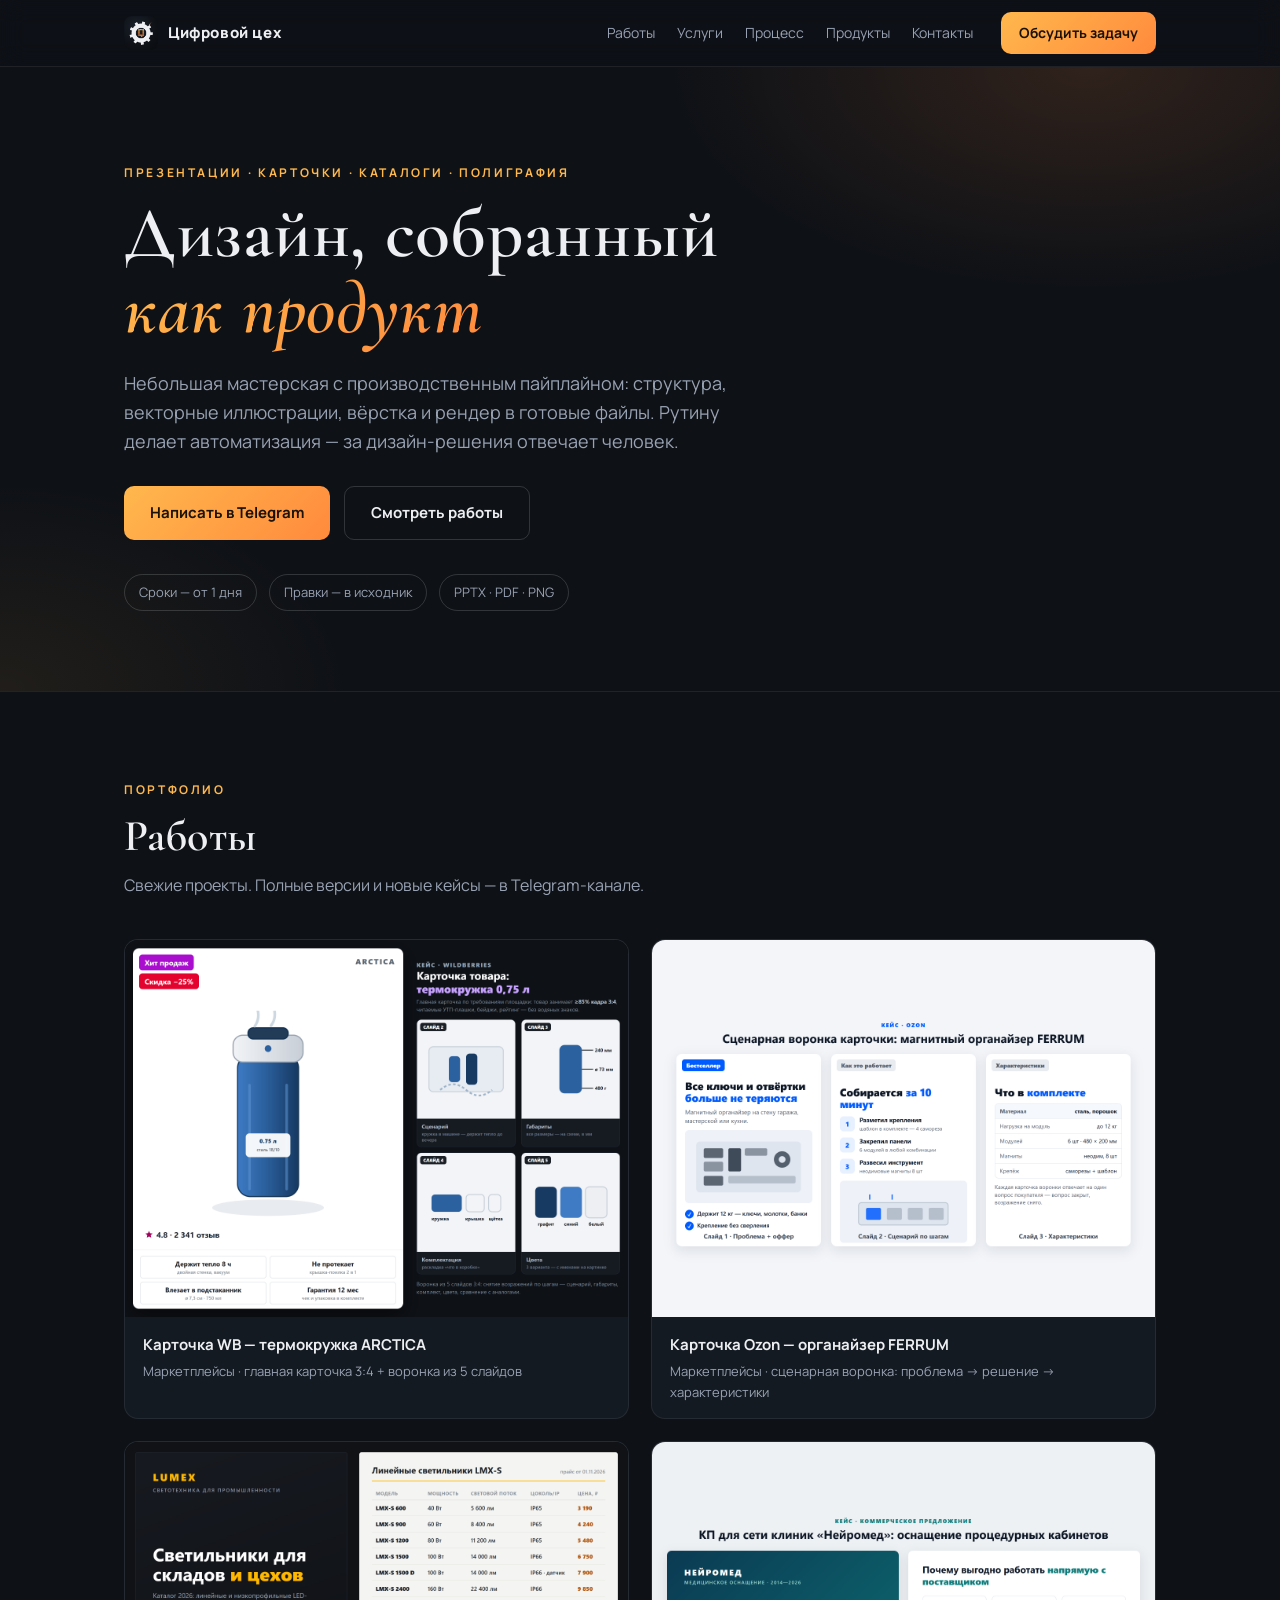
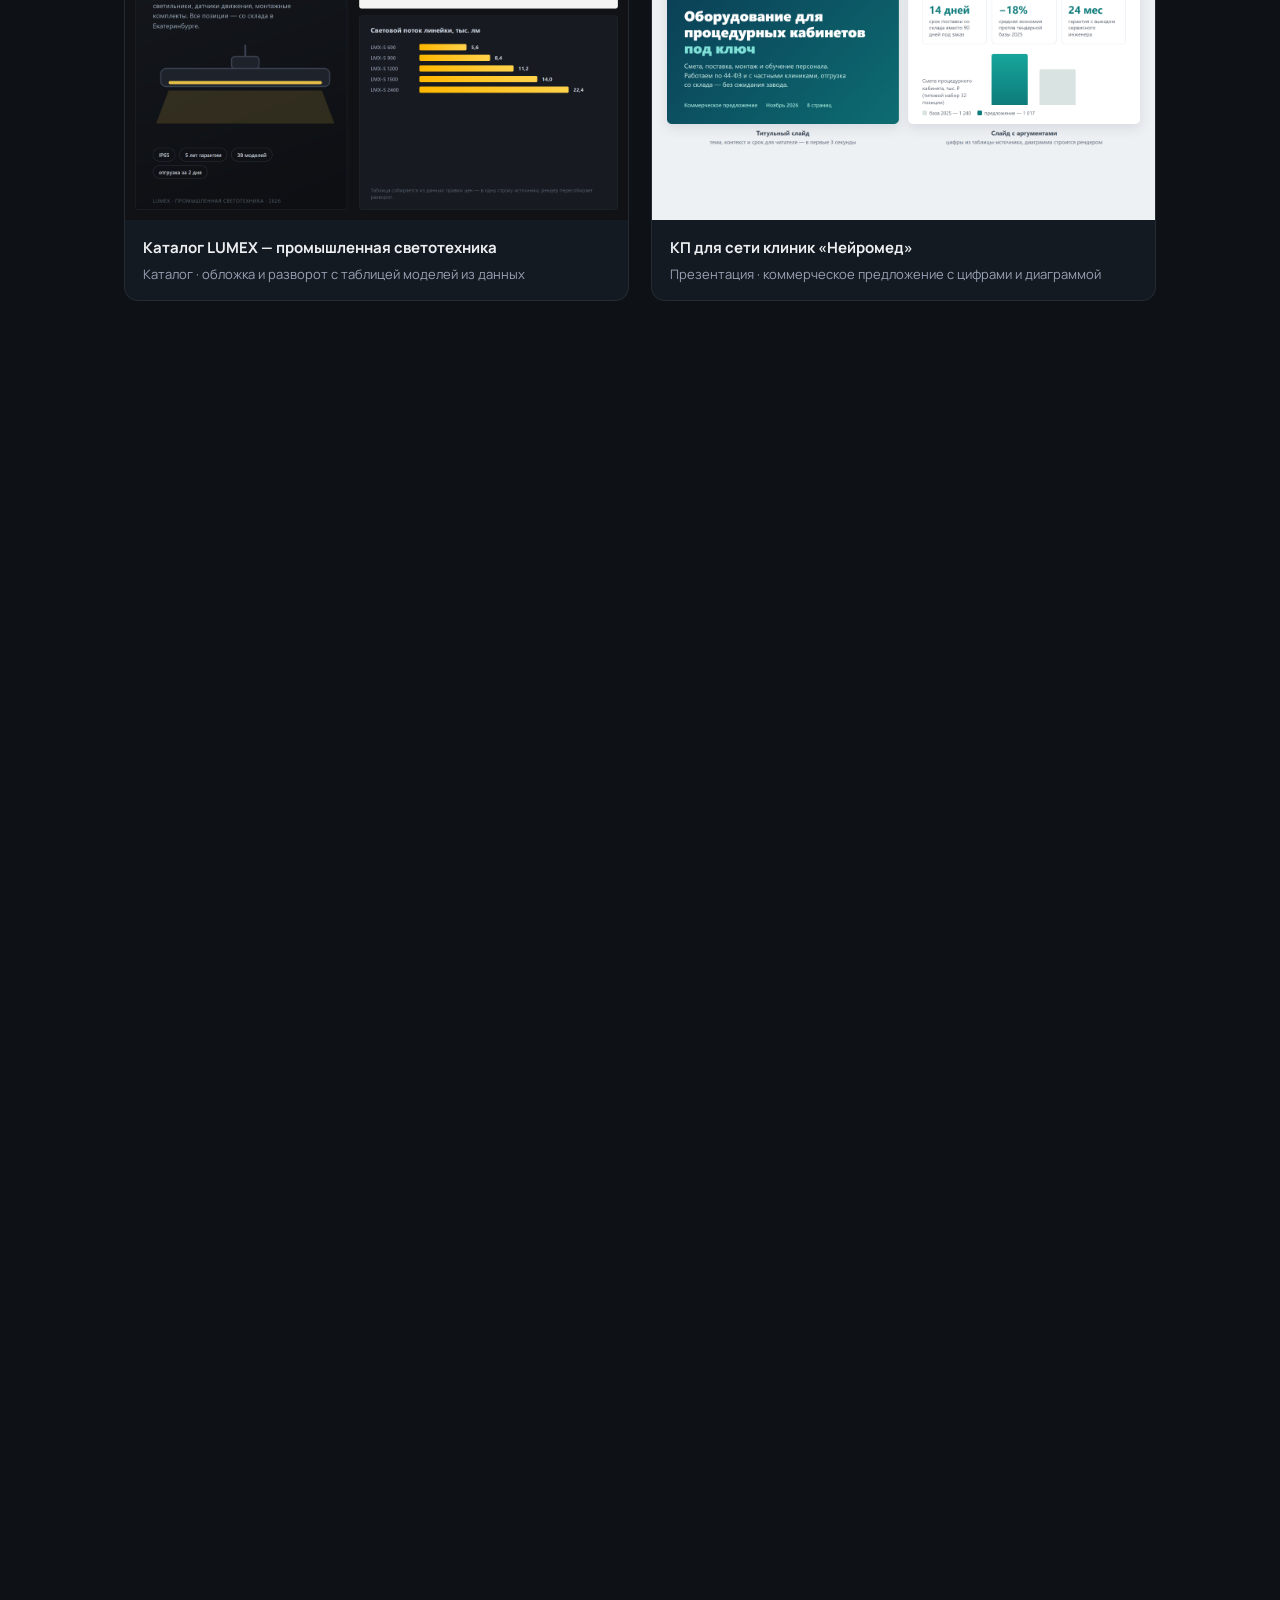
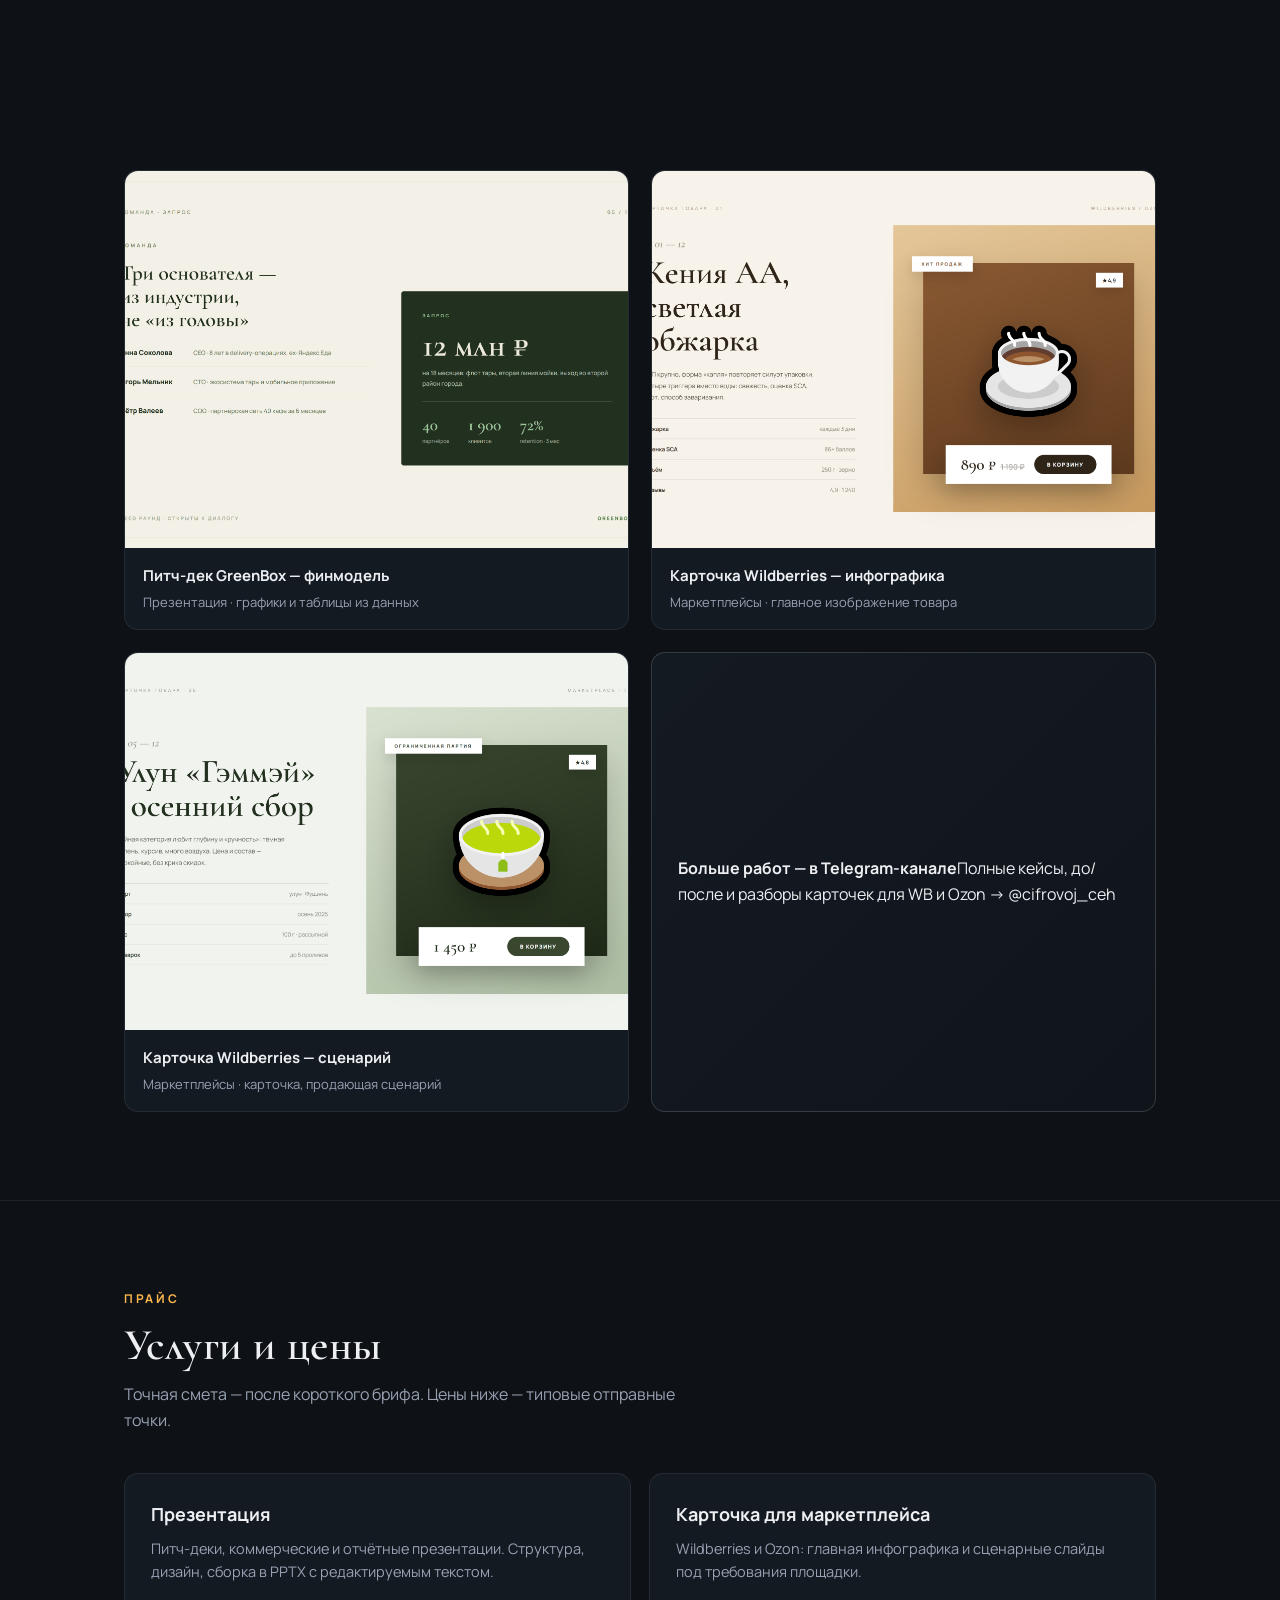
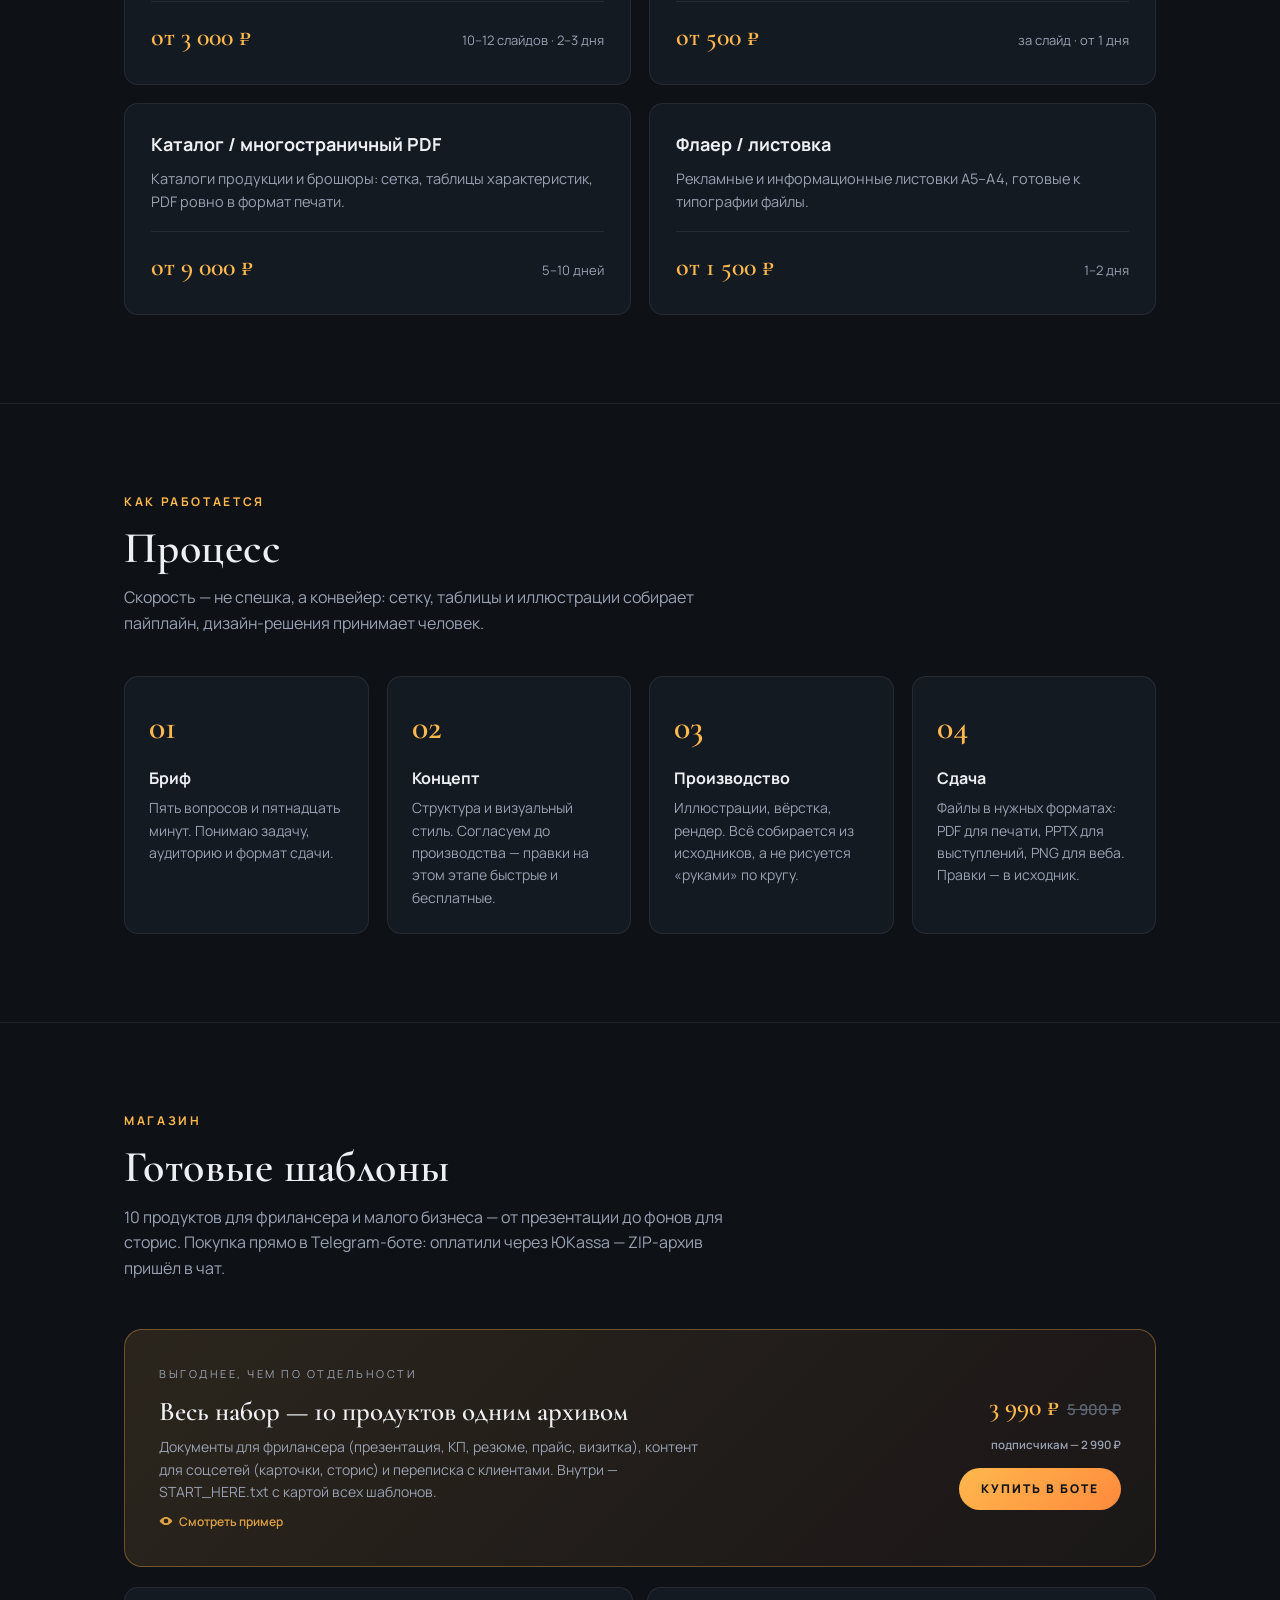
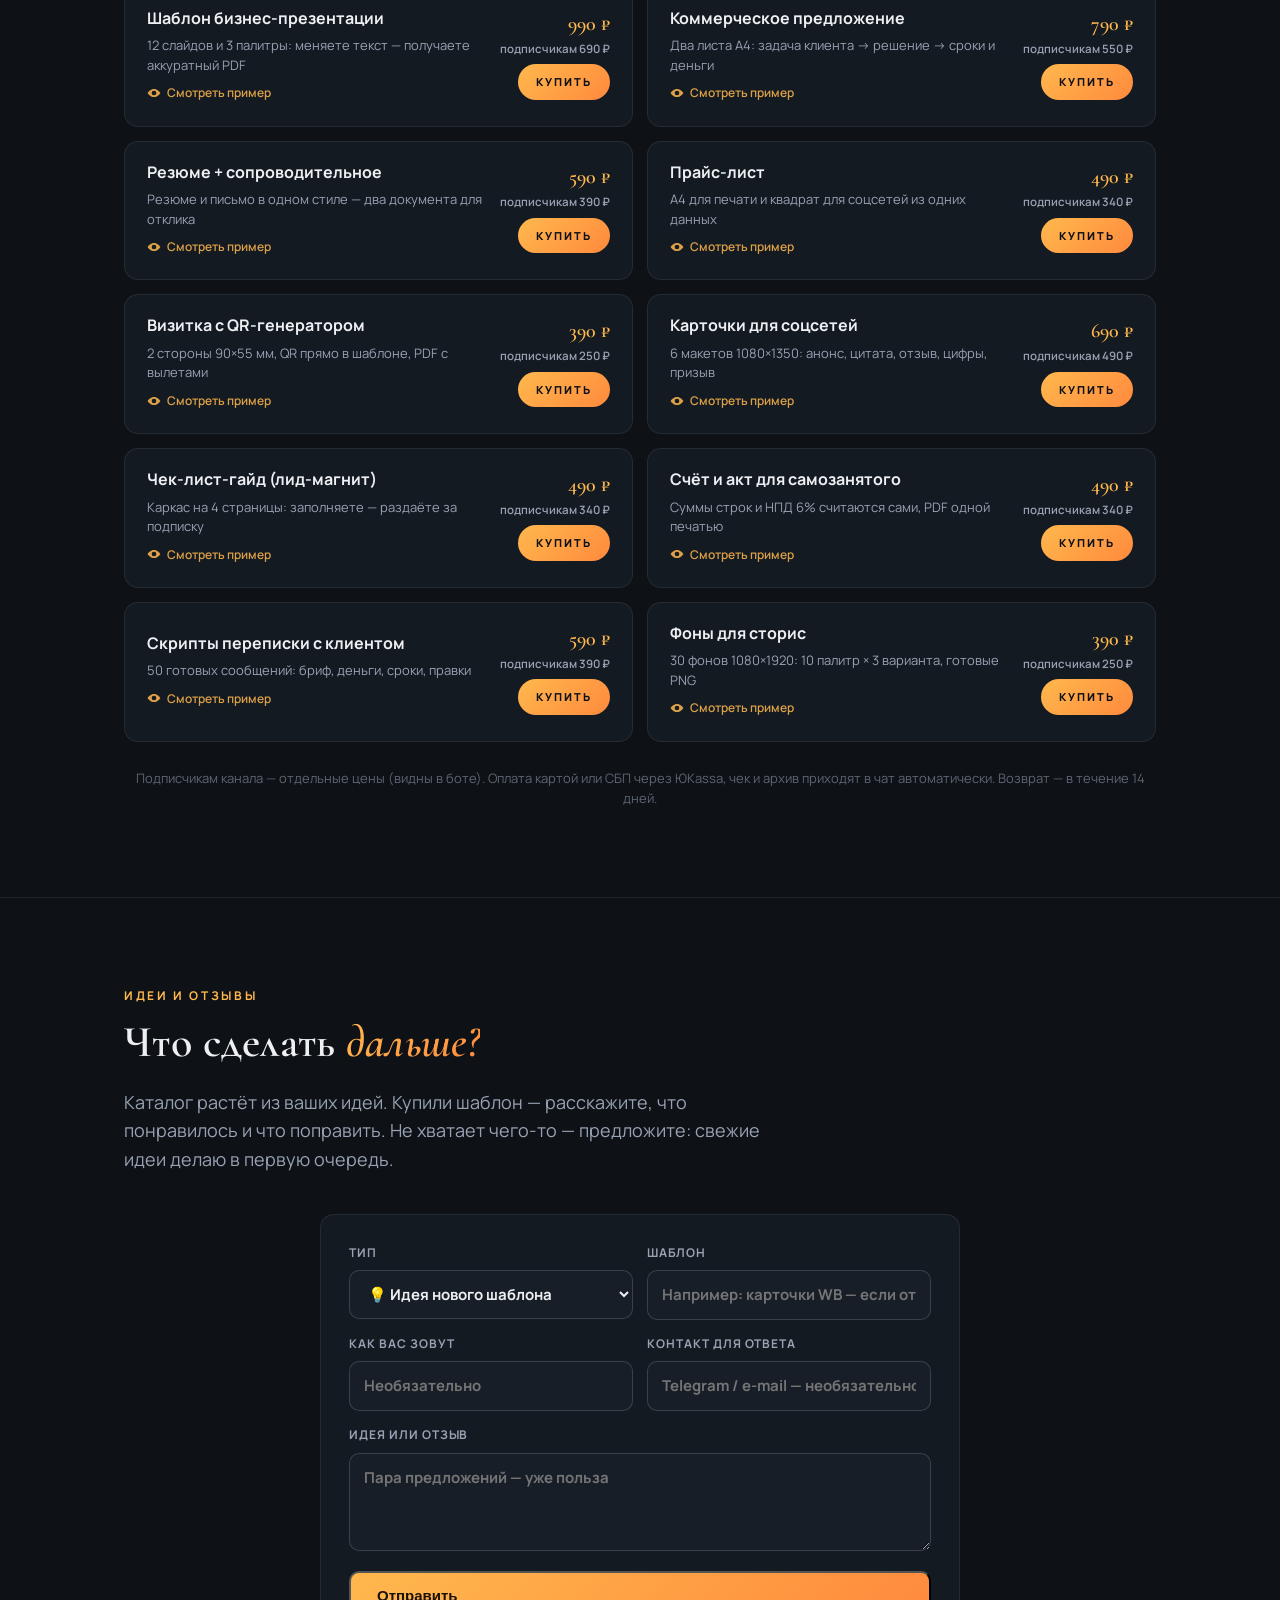
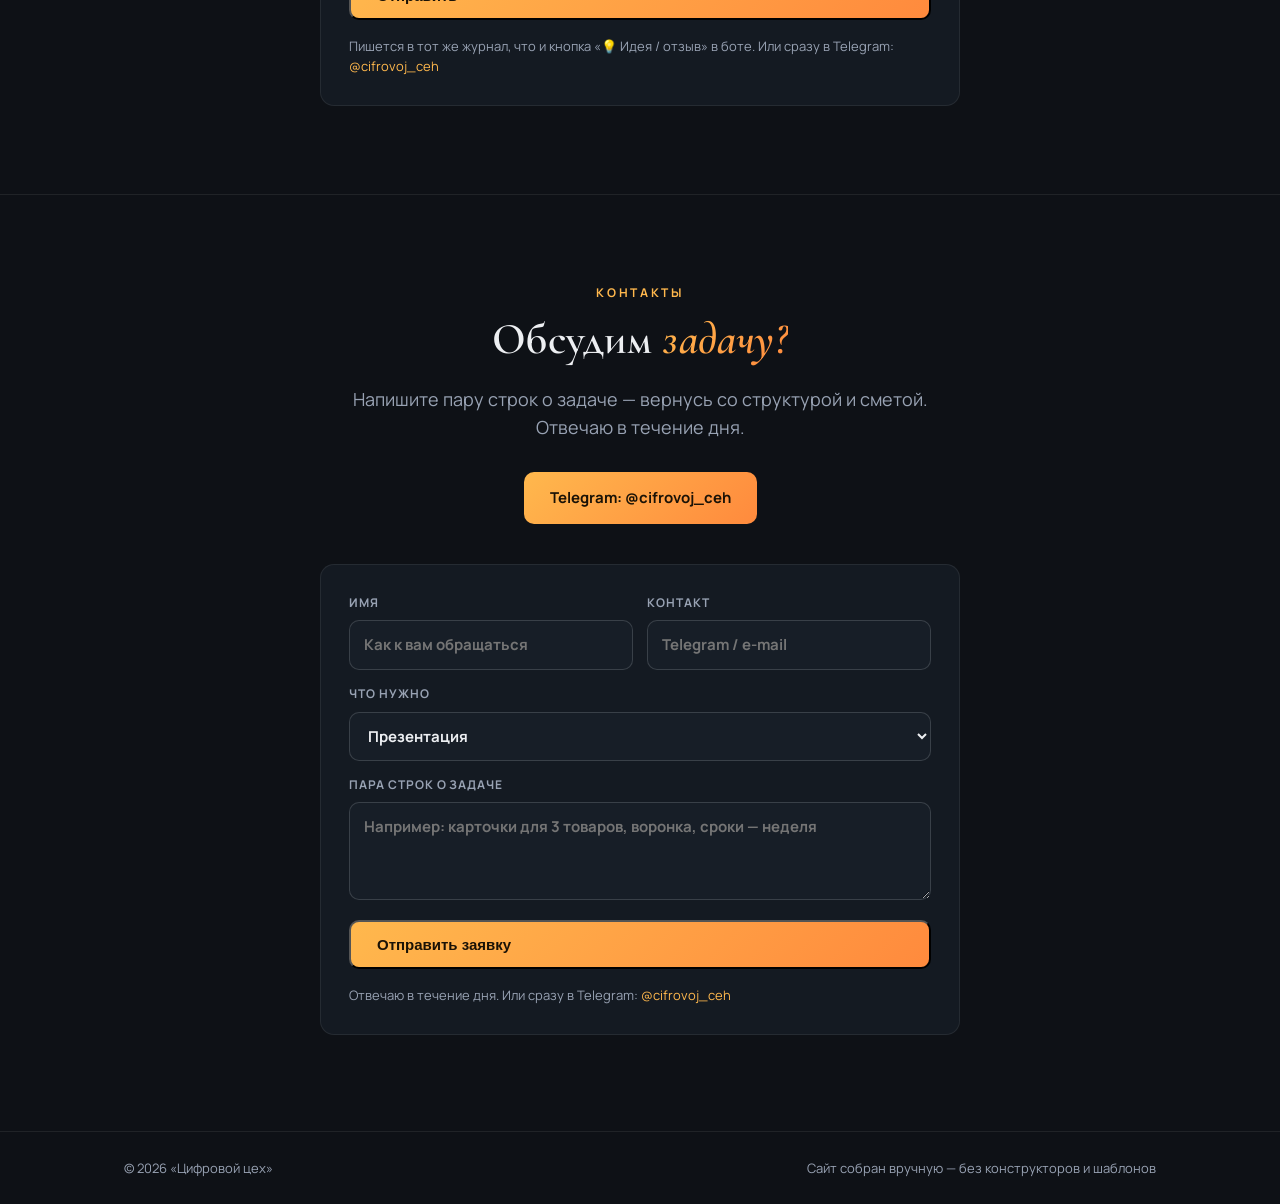
==== commit 6d39d089: "Секция «Идеи и отзывы»: форма идеи/отзыва → воркер /api/feedback (+ цель Метрики)" ====
--- a/index.html
+++ b/index.html
@@ -298,6 +298,43 @@
   </div>
 </section>
 
+<section class="section" id="ideas">
+  <div class="container">
+    <p class="kicker reveal">Идеи и отзывы</p>
+    <h2 class="reveal">Что сделать <em>дальше?</em></h2>
+    <p class="lead reveal">Каталог растёт из ваших идей. Купили шаблон — расскажите, что понравилось и что поправить. Не хватает чего-то — предложите: свежие идеи делаю в первую очередь.</p>
+    <form class="lead-form reveal" id="feedback-form" data-source="site_feedback" novalidate>
+      <input type="text" name="website" class="hp" tabindex="-1" autocomplete="off" aria-hidden="true">
+      <div class="lf-row">
+        <label>Тип
+          <select name="type">
+            <option value="idea">💡 Идея нового шаблона</option>
+            <option value="review">⭐ Отзыв о купленном шаблоне</option>
+            <option value="other">💬 Другое — о боте и сервисе</option>
+          </select>
+        </label>
+        <label>Шаблон
+          <input type="text" name="product" maxlength="80" placeholder="Например: карточки WB — если отзыв о конкретном шаблоне">
+        </label>
+      </div>
+      <div class="lf-row">
+        <label>Как вас зовут
+          <input type="text" name="name" maxlength="60" placeholder="Необязательно">
+        </label>
+        <label>Контакт для ответа
+          <input type="text" name="contact" maxlength="80" placeholder="Telegram / e-mail — необязательно">
+        </label>
+      </div>
+      <label>Идея или отзыв
+        <textarea name="message" maxlength="1000" rows="3" placeholder="Пара предложений — уже польза" required></textarea>
+      </label>
+      <button class="btn lf-submit" type="submit">Отправить</button>
+      <p class="lf-status" hidden></p>
+      <p class="lf-note">Пишется в тот же журнал, что и кнопка «💡 Идея / отзыв» в боте. Или сразу в Telegram: <a href="https://t.me/cifrovoj_ceh" data-bot="site_feedback" target="_blank" rel="noopener">@cifrovoj_ceh</a></p>
+    </form>
+  </div>
+</section>
+
 <section class="section contacts" id="contacts">
   <div class="container">
     <p class="kicker reveal">Контакты</p>
@@ -322,7 +359,6 @@
           <option value="Карточки WB/Ozon">Карточки WB/Ozon</option>
           <option value="Каталог / полиграфия">Каталог / полиграфия</option>
           <option value="SVG-иконки">SVG-иконки</option>
-          <option value="Купить шаблон">Купить готовый шаблон</option>
           <option value="Другое">Другое</option>
         </select>
       </label>
@@ -379,5 +415,6 @@
 <script src="js/lead-links.js"></script>
 <script src="js/shop-preview.js"></script>
 <script src="js/lead-form.js"></script>
+<script src="js/feedback-form.js"></script>
 </body>
 </html>
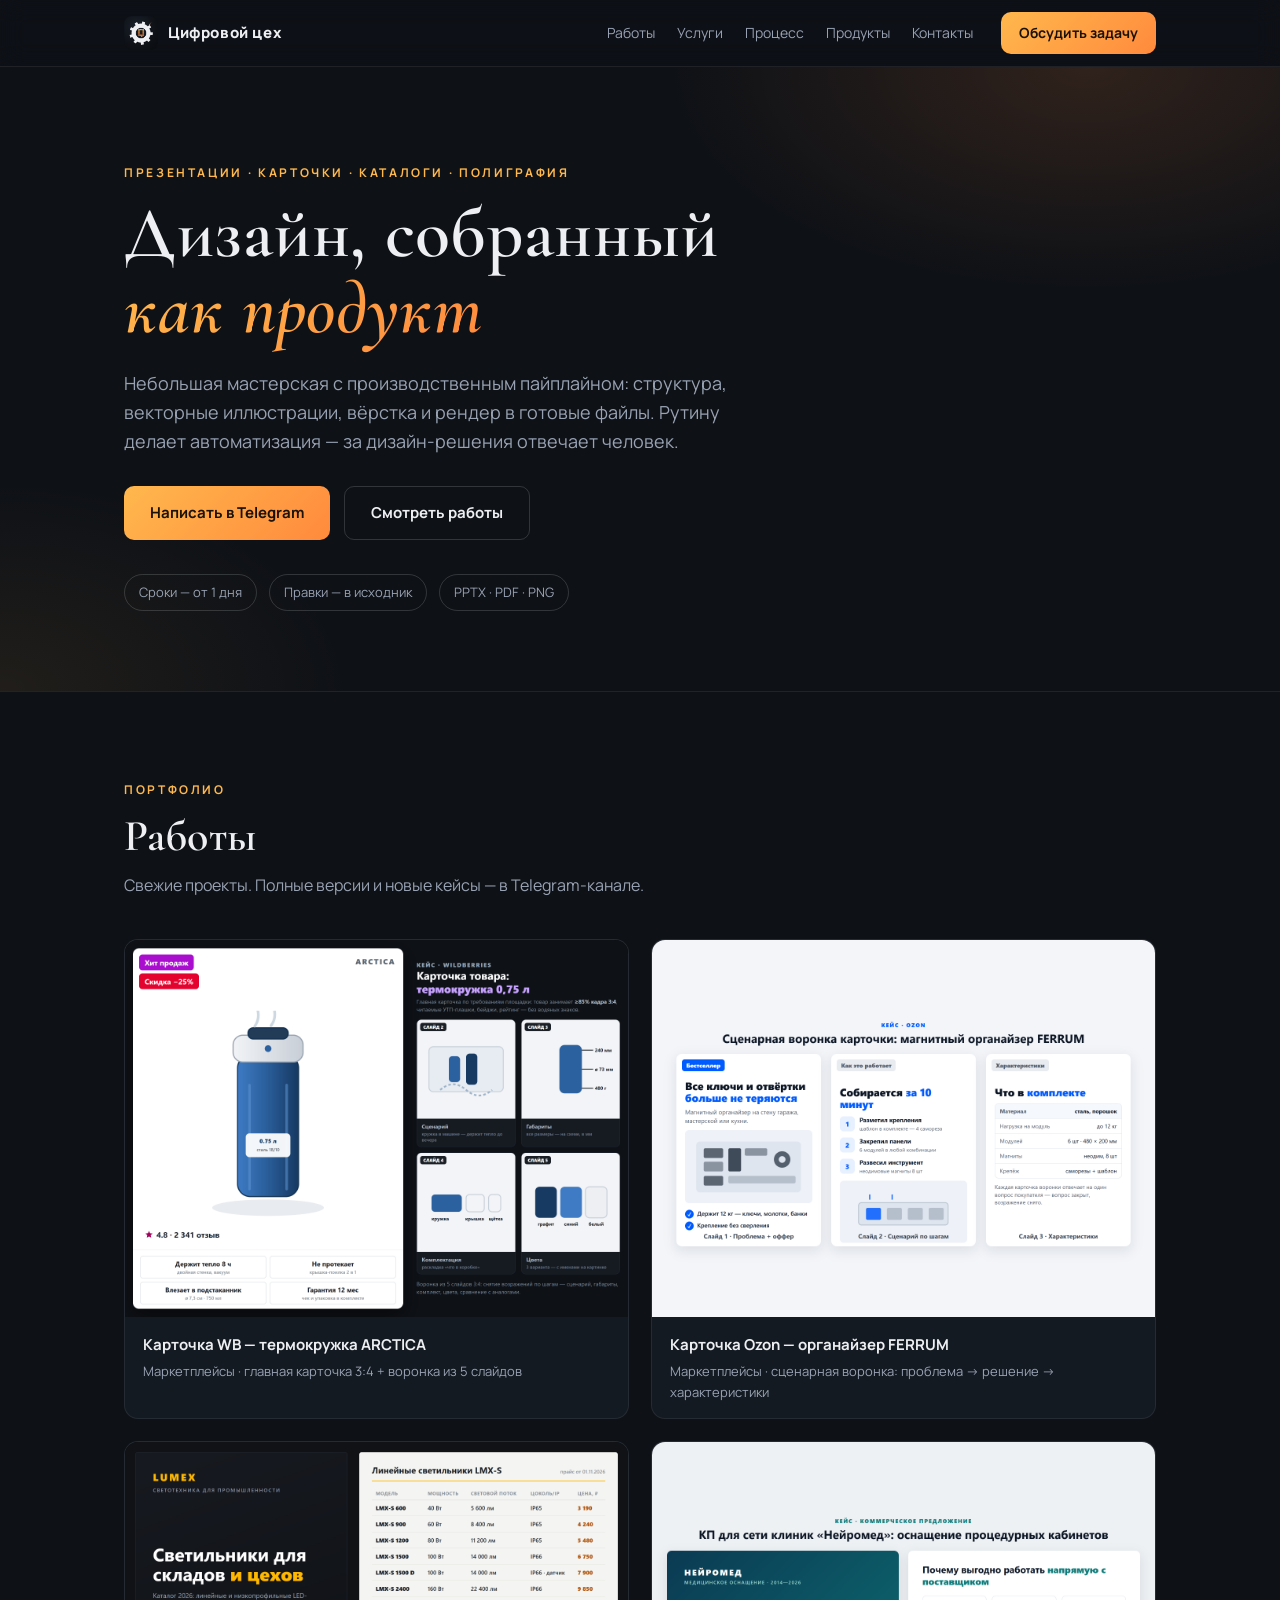
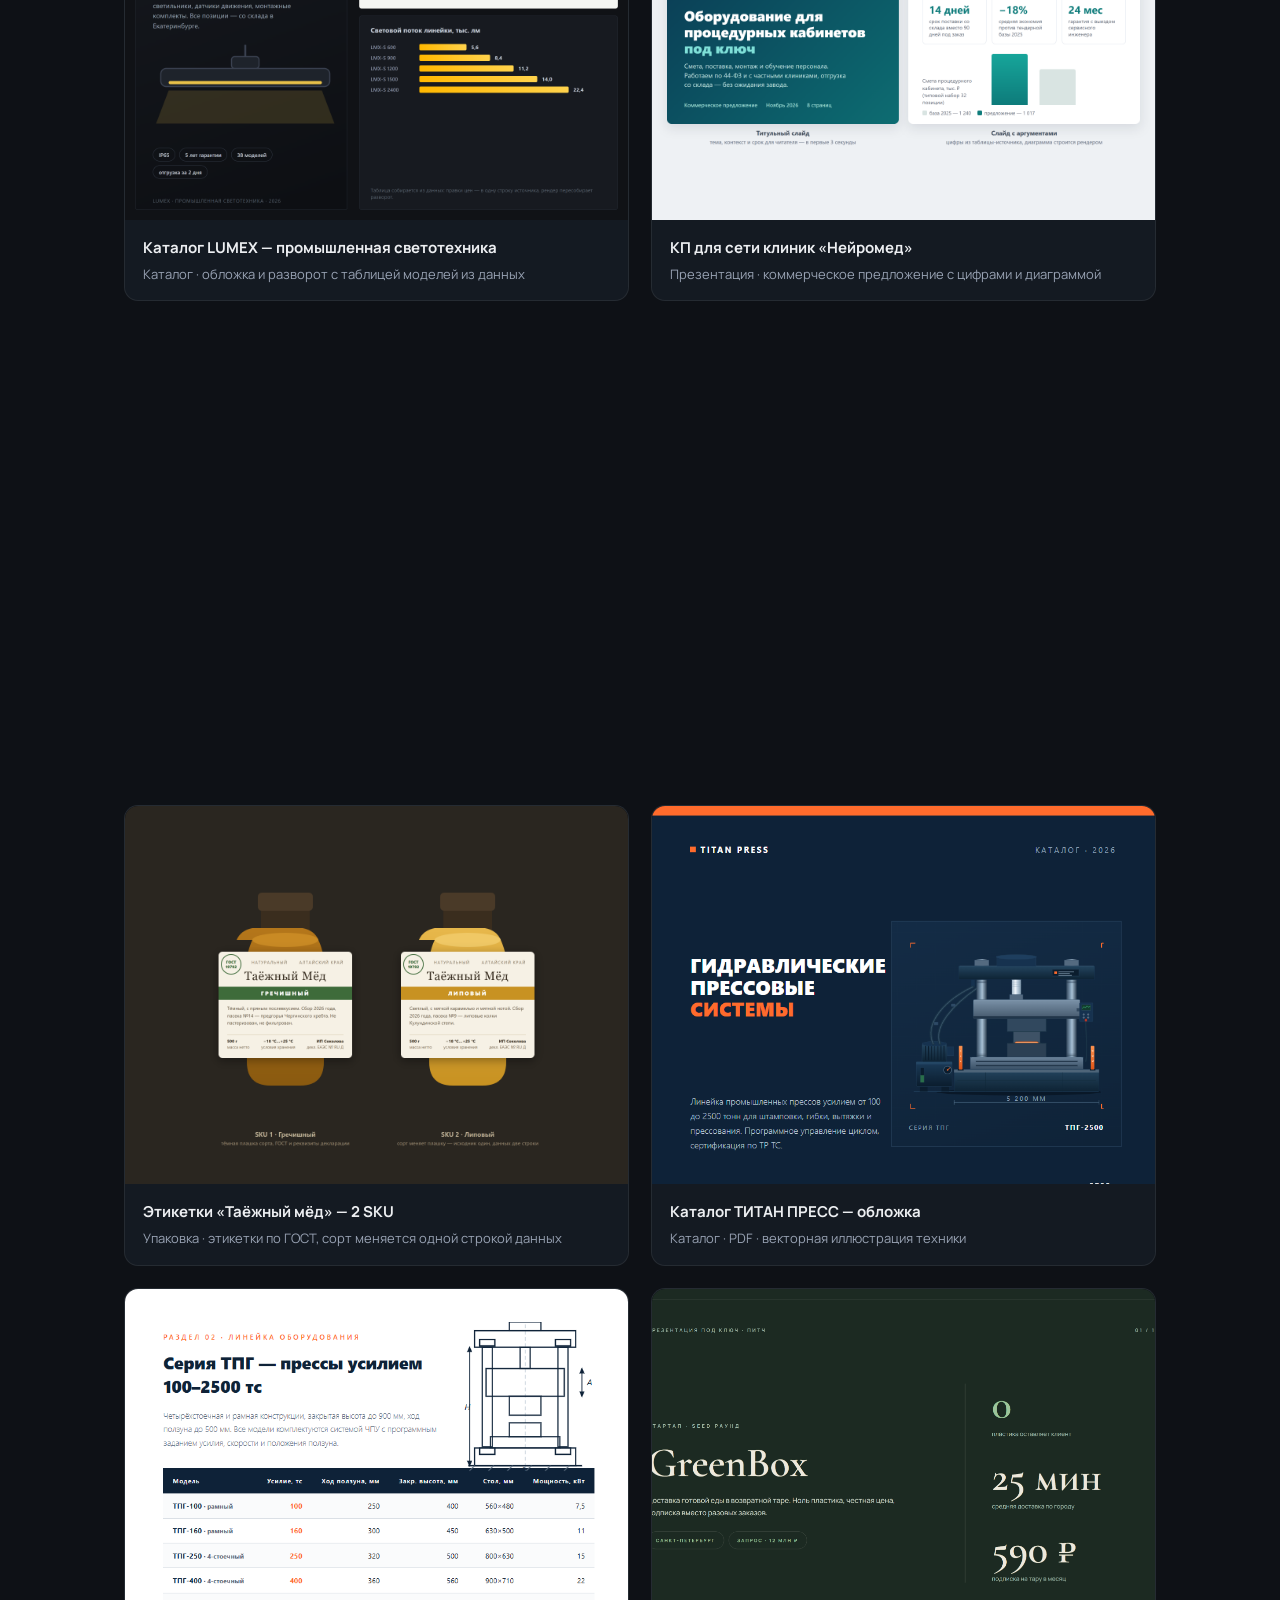
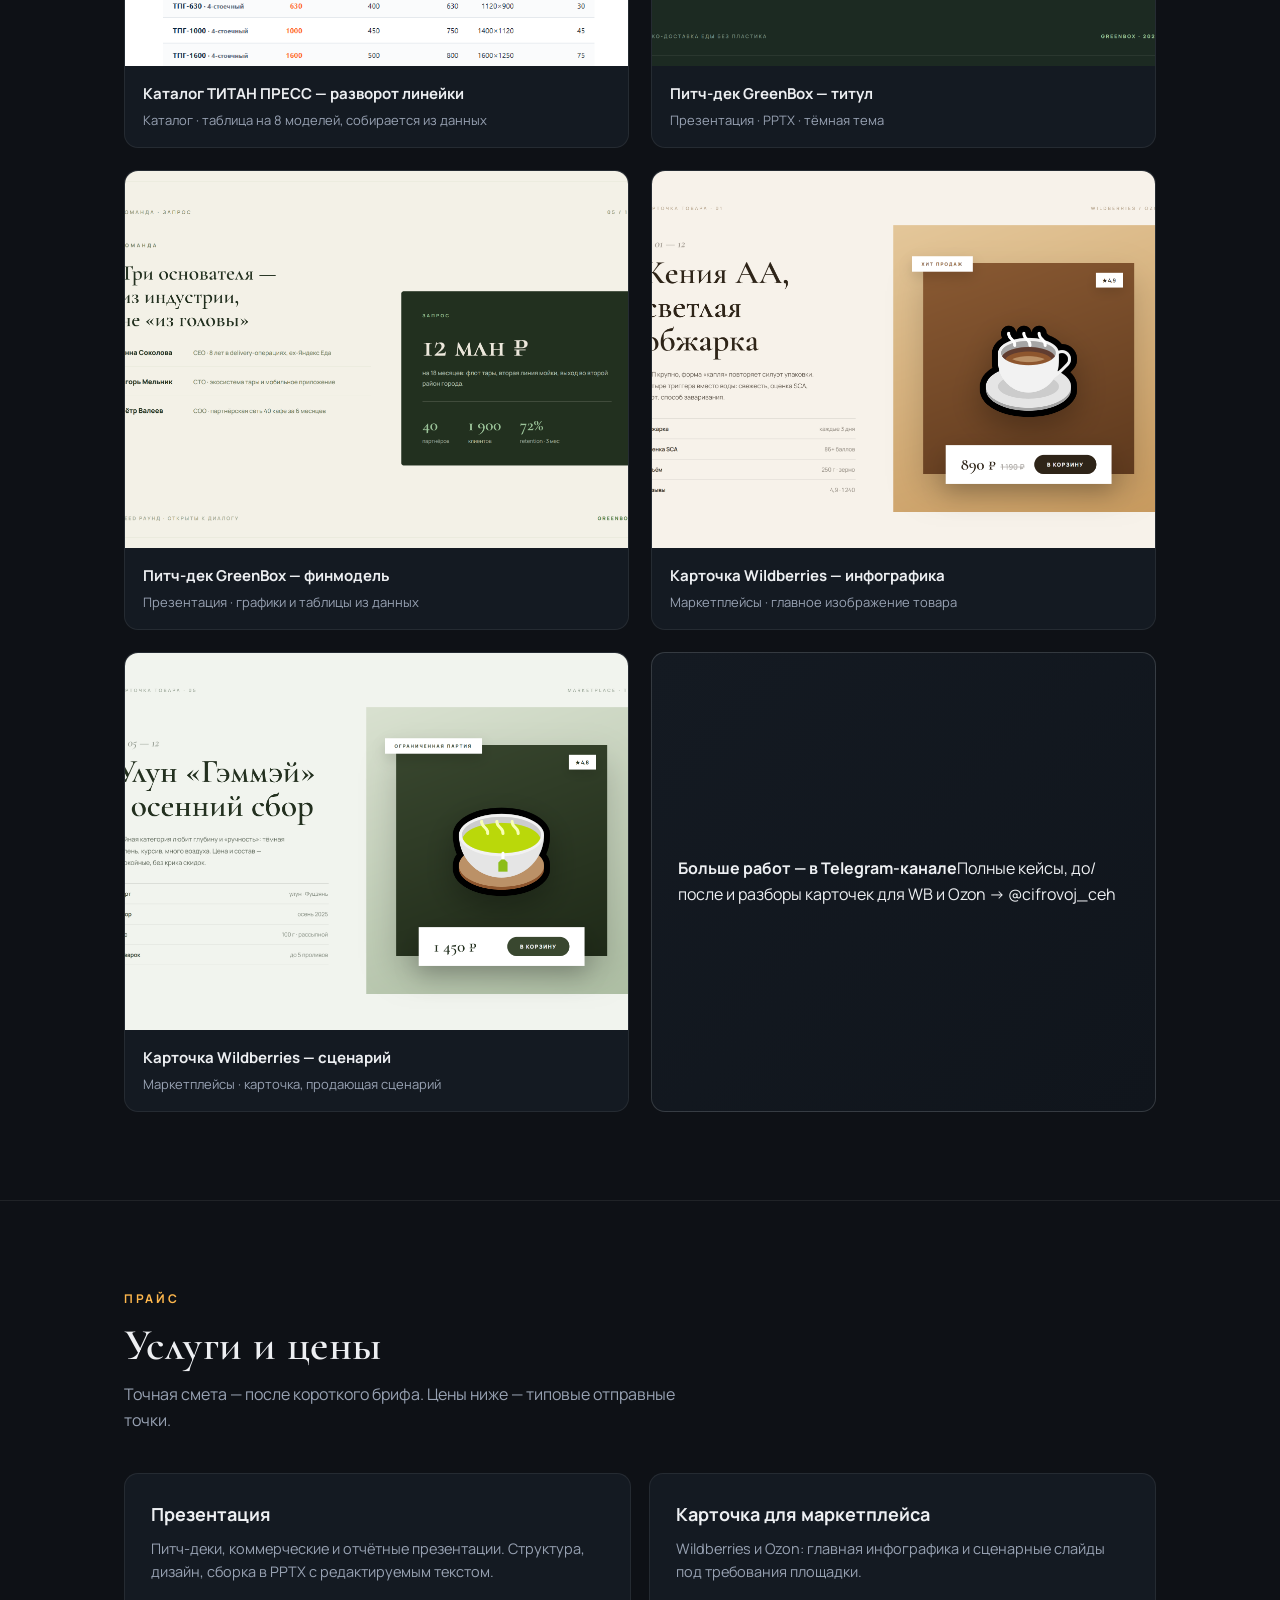
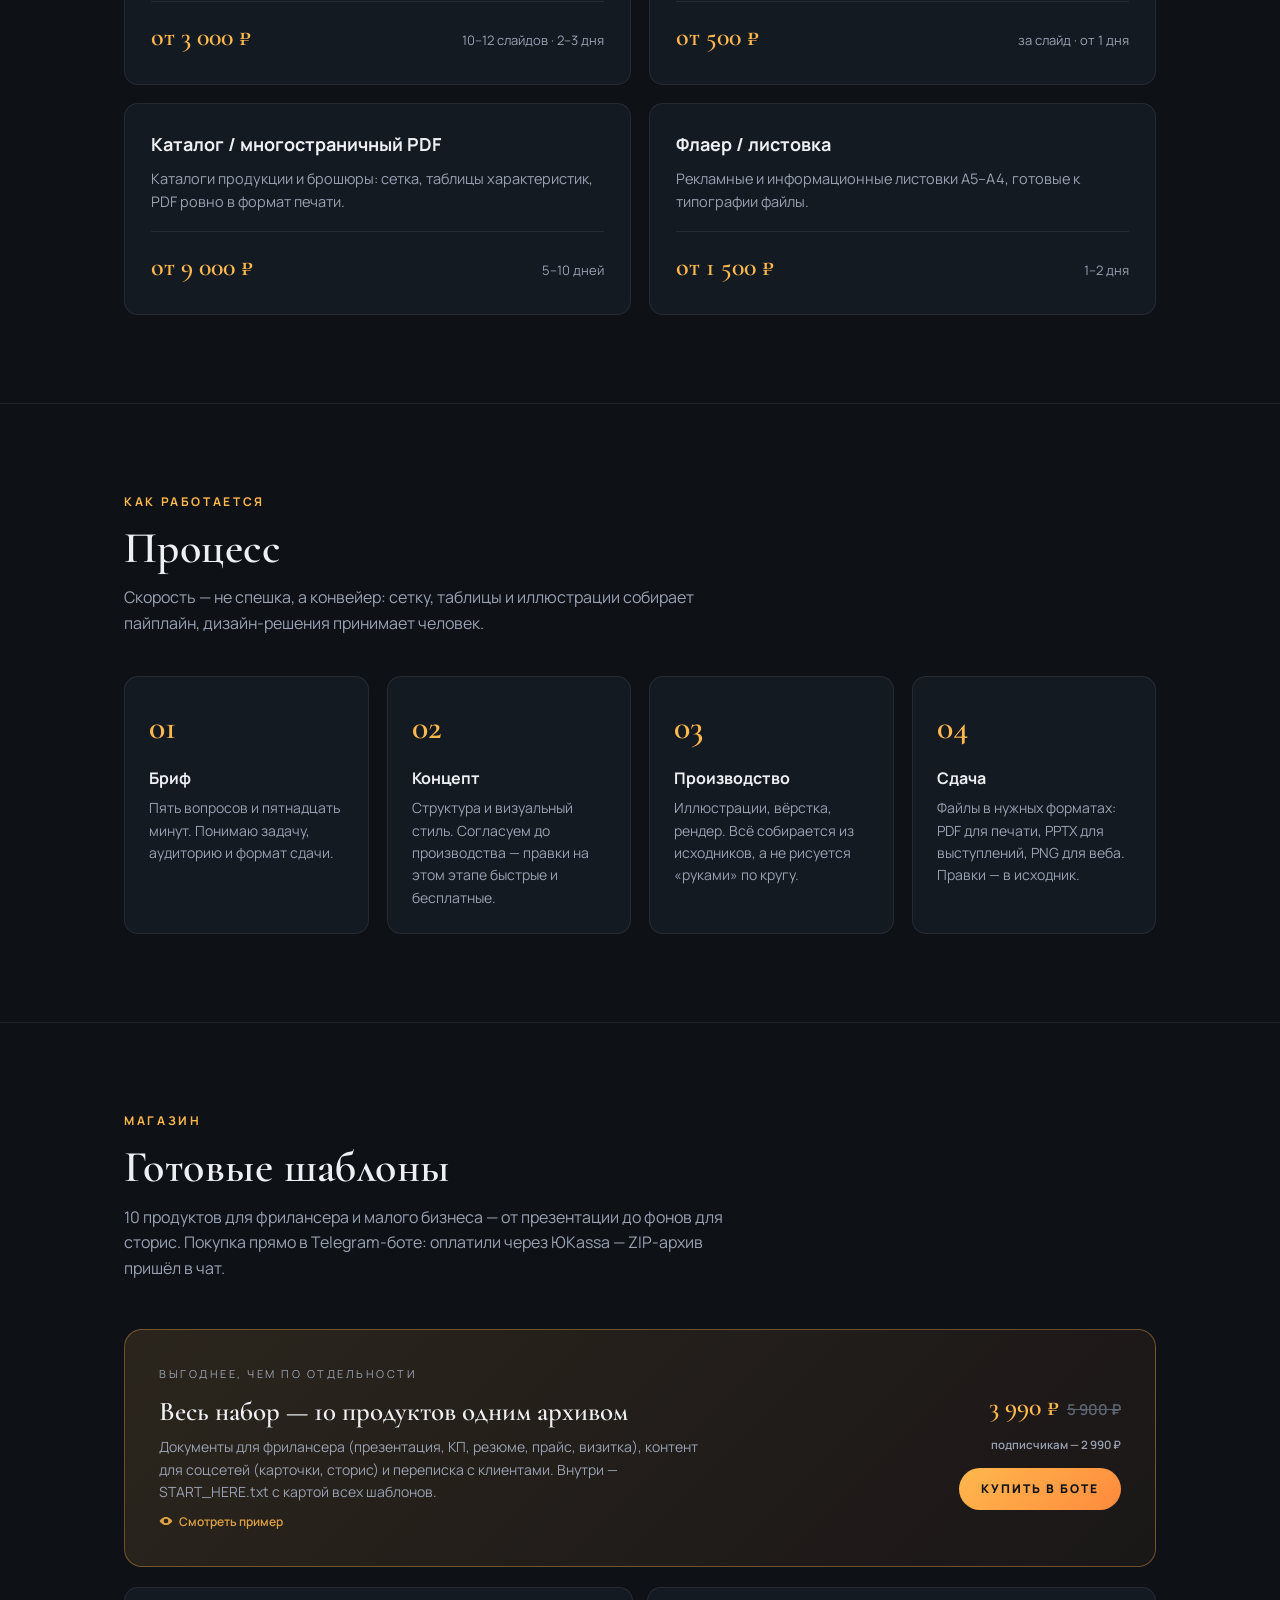
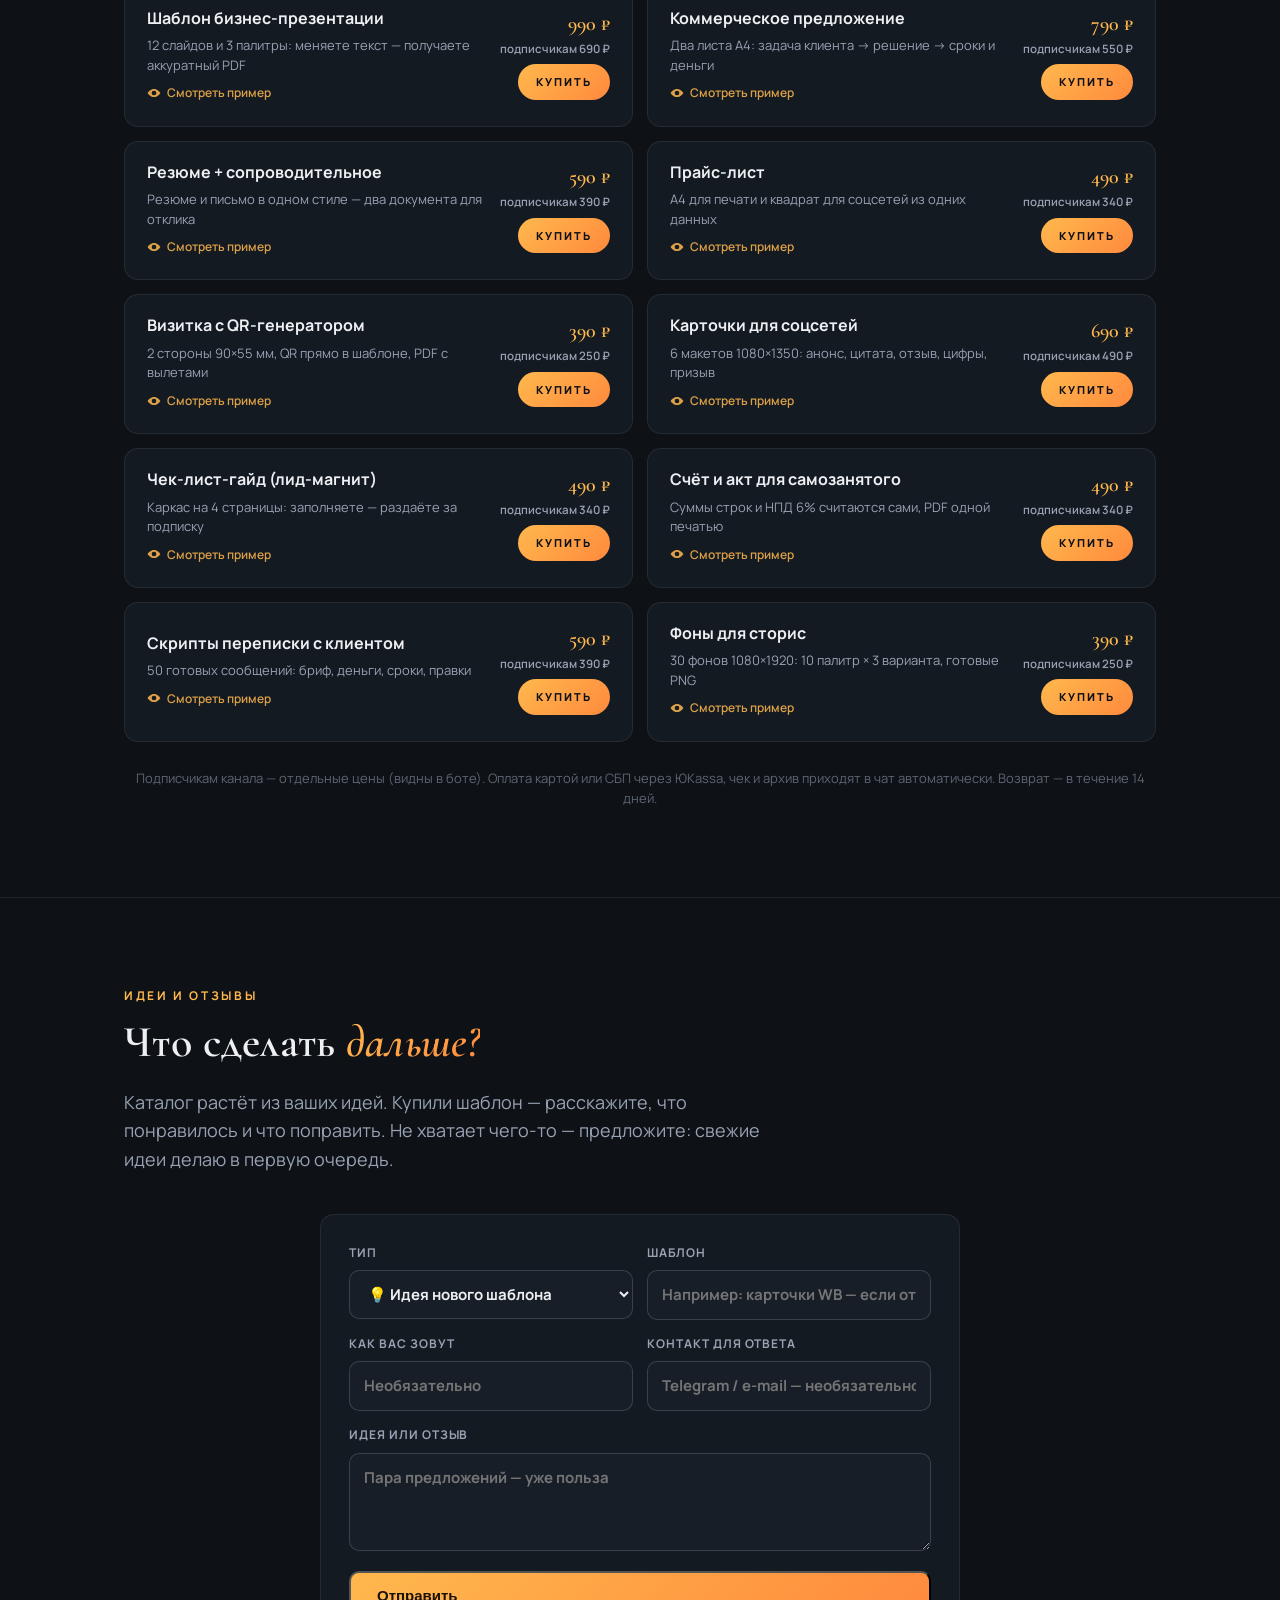
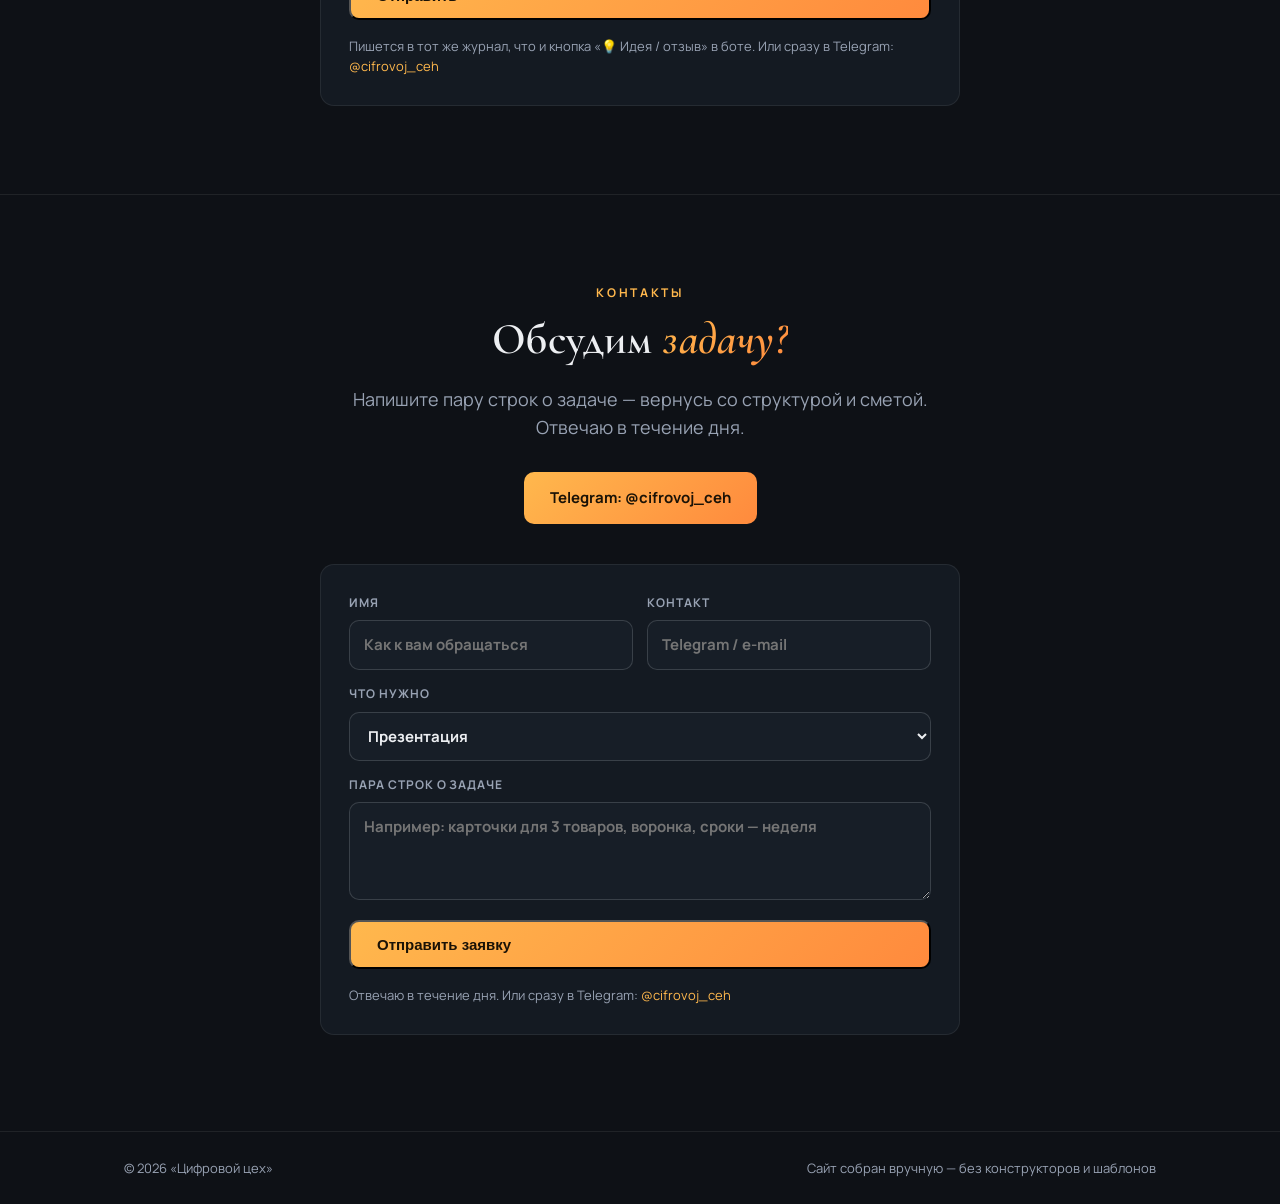
==== commit 090c930b: "Add yandex-verification and google-site-verification meta tags" ====
--- a/index.html
+++ b/index.html
@@ -3,6 +3,8 @@
 <head>
 <meta charset="UTF-8">
 <meta name="viewport" content="width=device-width, initial-scale=1.0">
+<meta name="yandex-verification" content="c001f9009615a2eb">
+<meta name="google-site-verification" content="6mlktumQTH_Of3YHOxuCdjlcJQnTvK9yPN4BApnyPRU">
 <title>Цифровой цех — презентации, карточки, каталоги</title>
 <meta name="description" content="Дизайн-мастерская: презентации для бизнеса и инвесторов, карточки для Wildberries и Ozon, каталоги и полиграфия. Готовые шаблоны — в Telegram-боте: оплата через ЮKassa, архив приходит в чат.">
 <meta property="og:title" content="Цифровой цех — визуал, собранный как продукт">
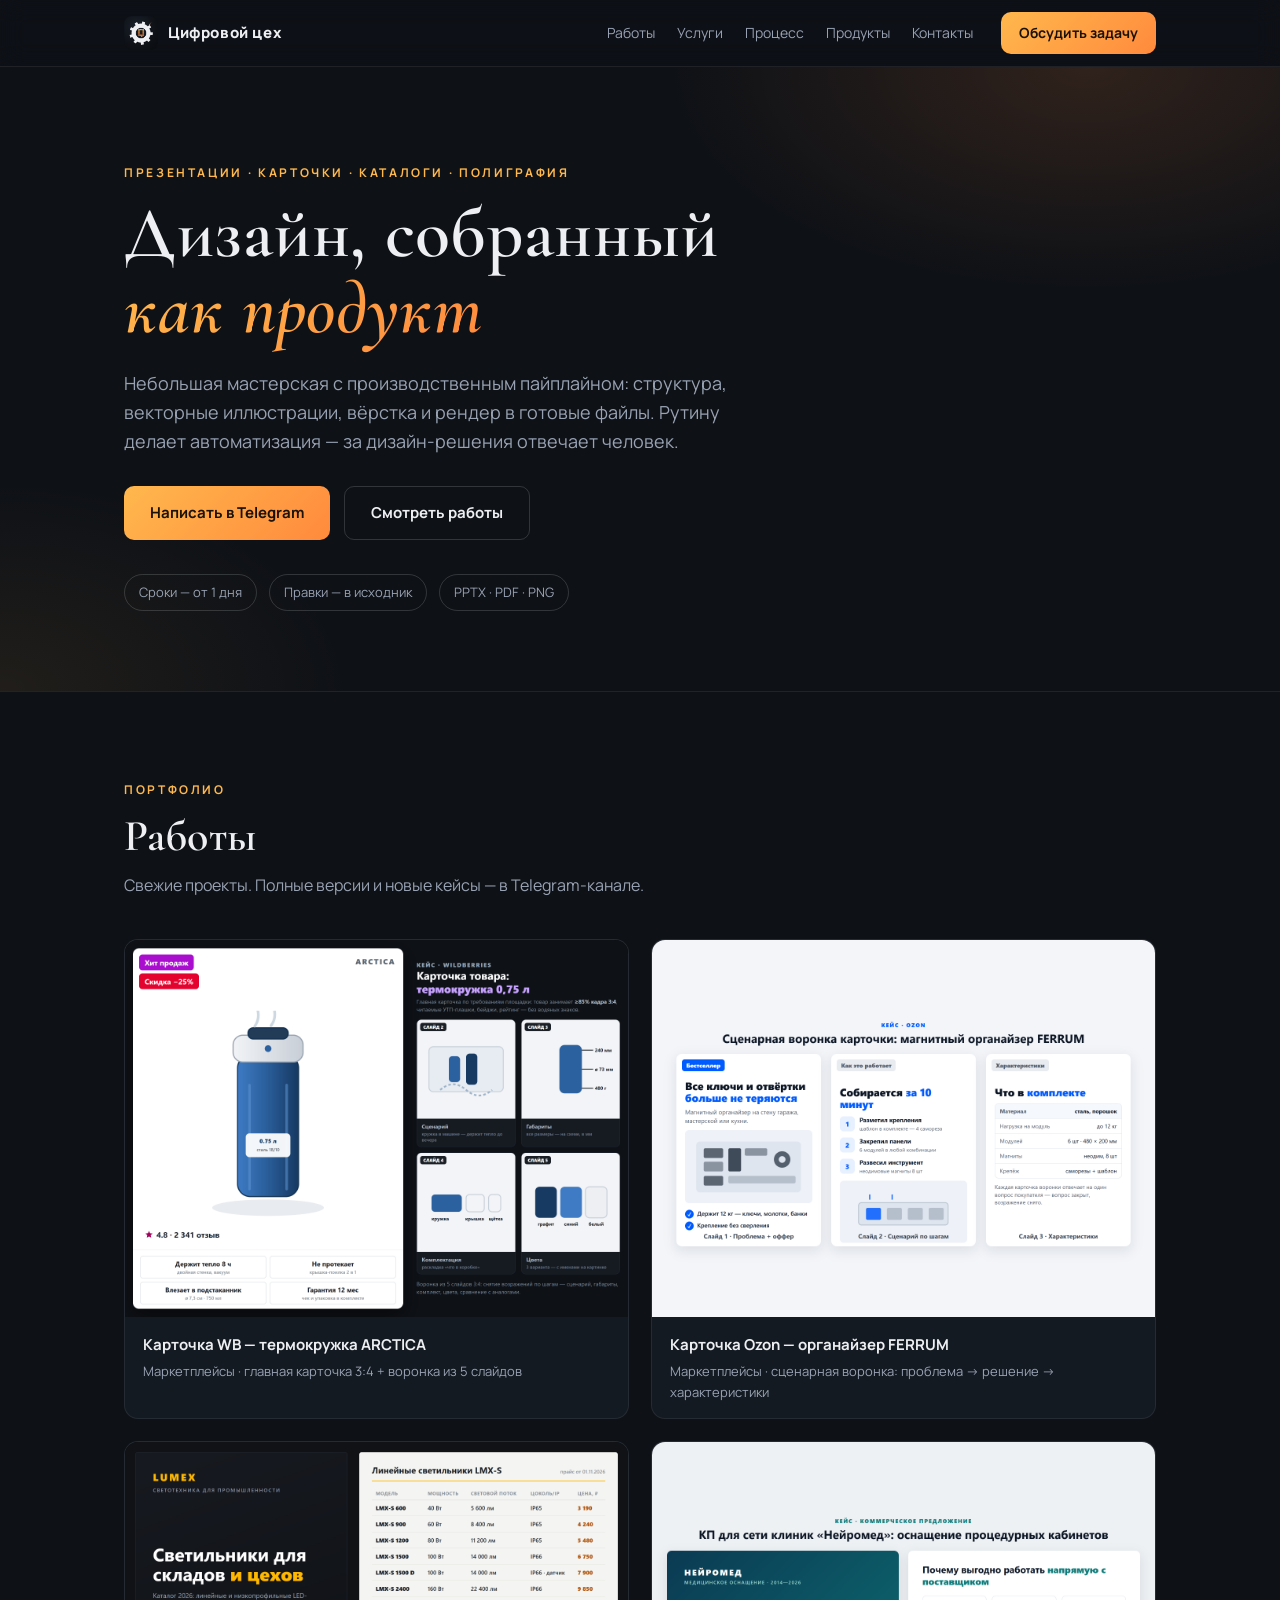
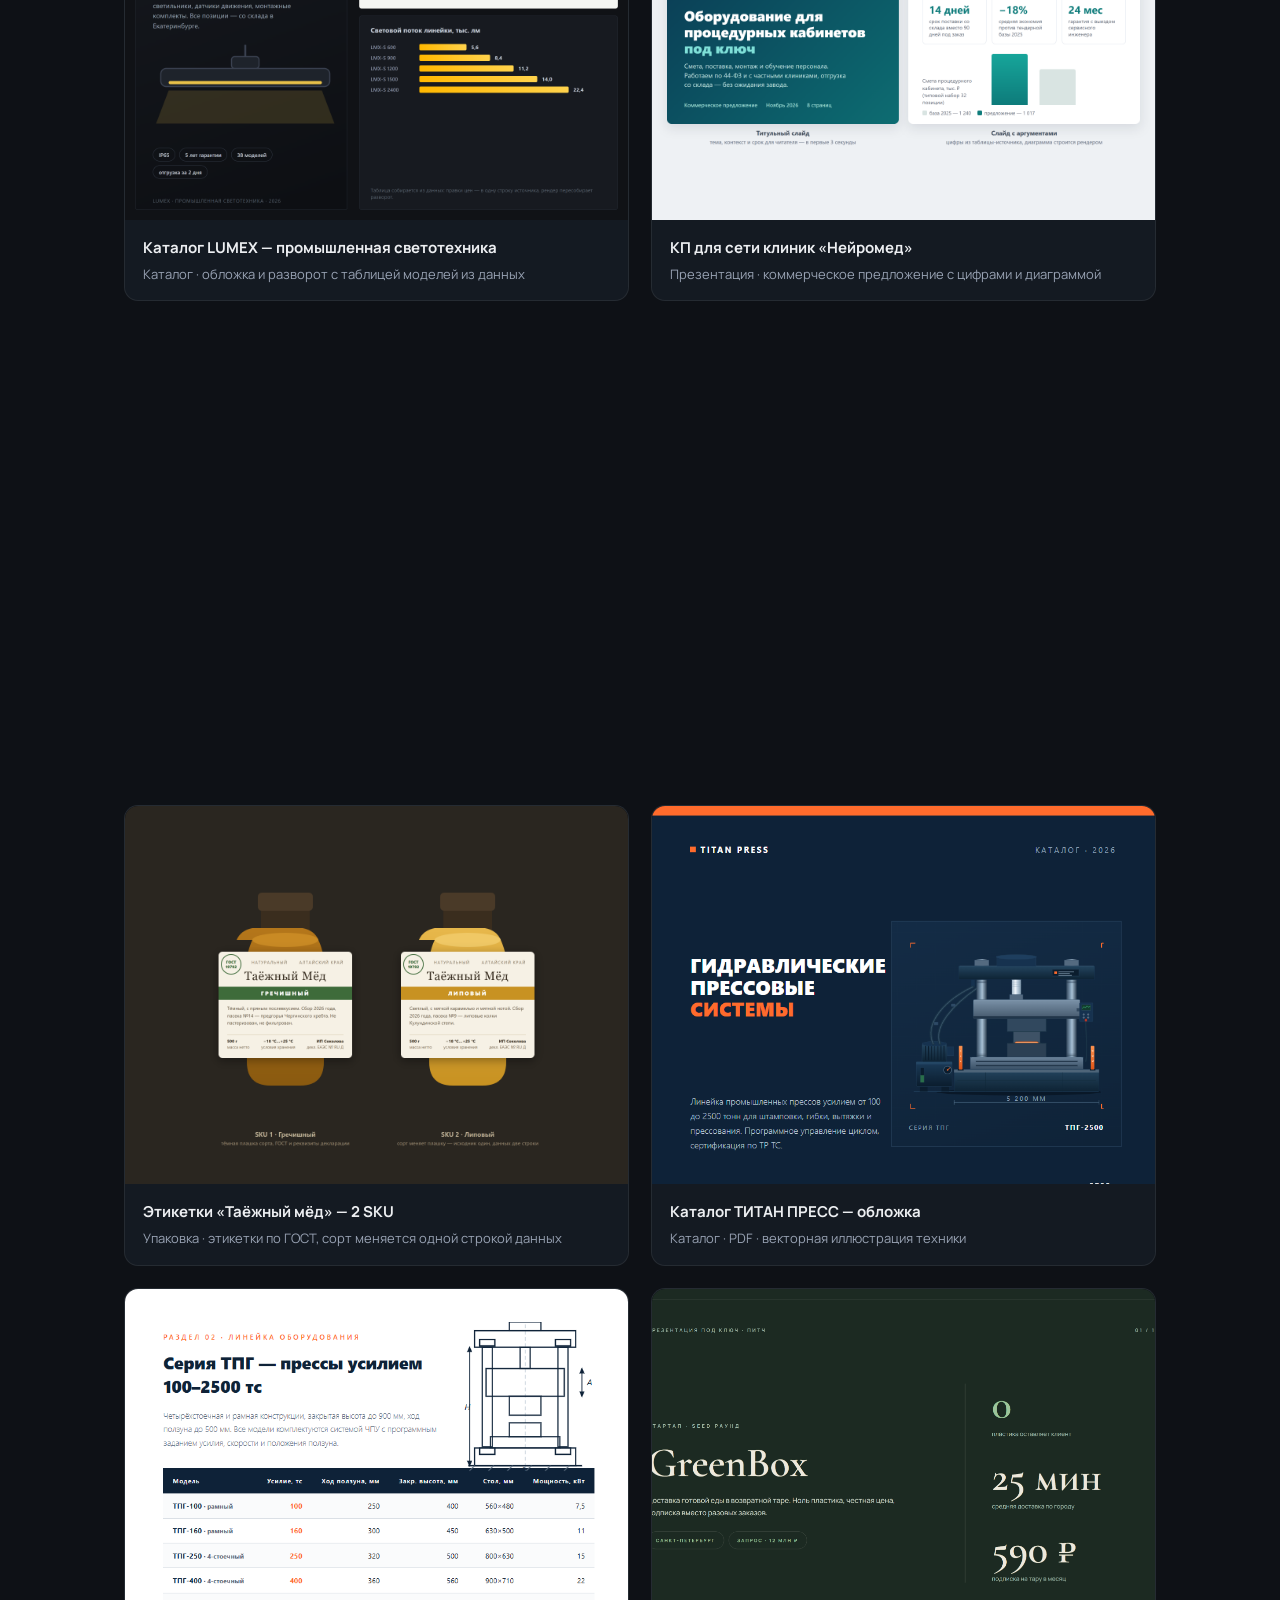
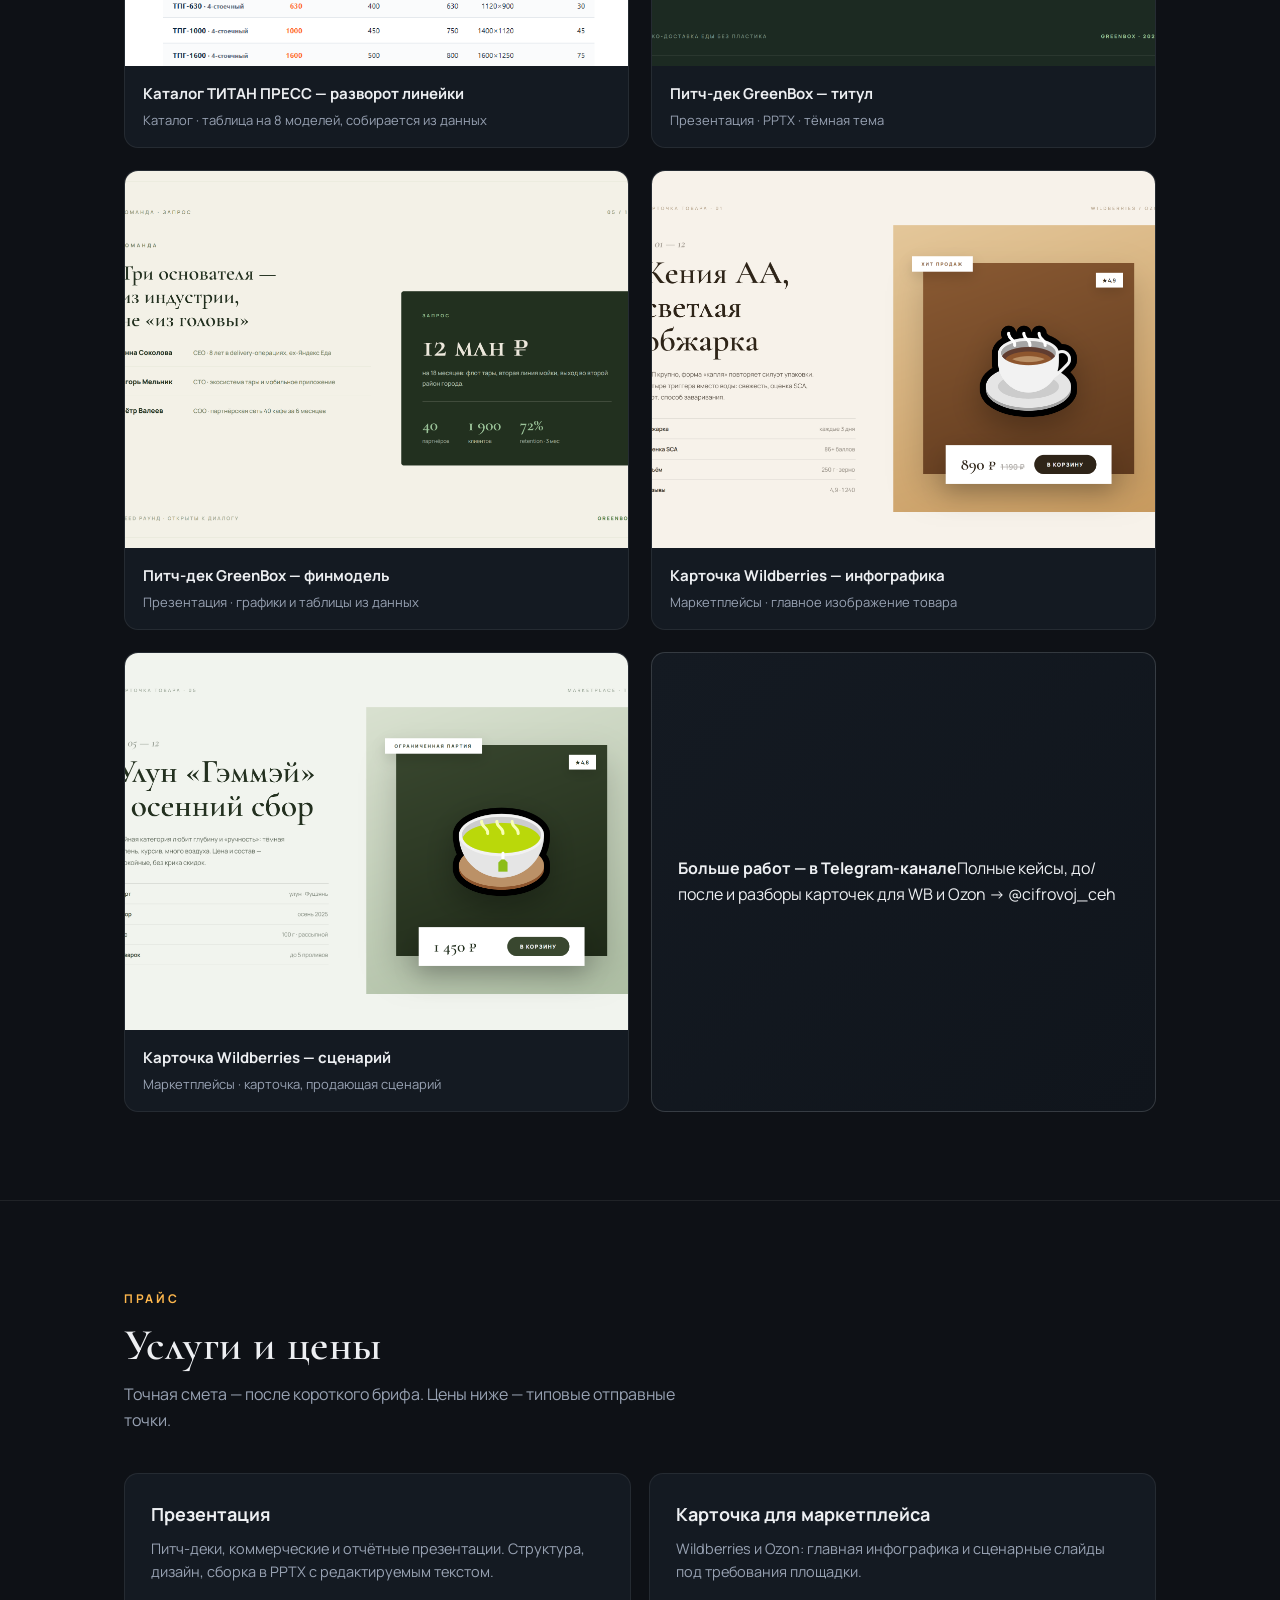
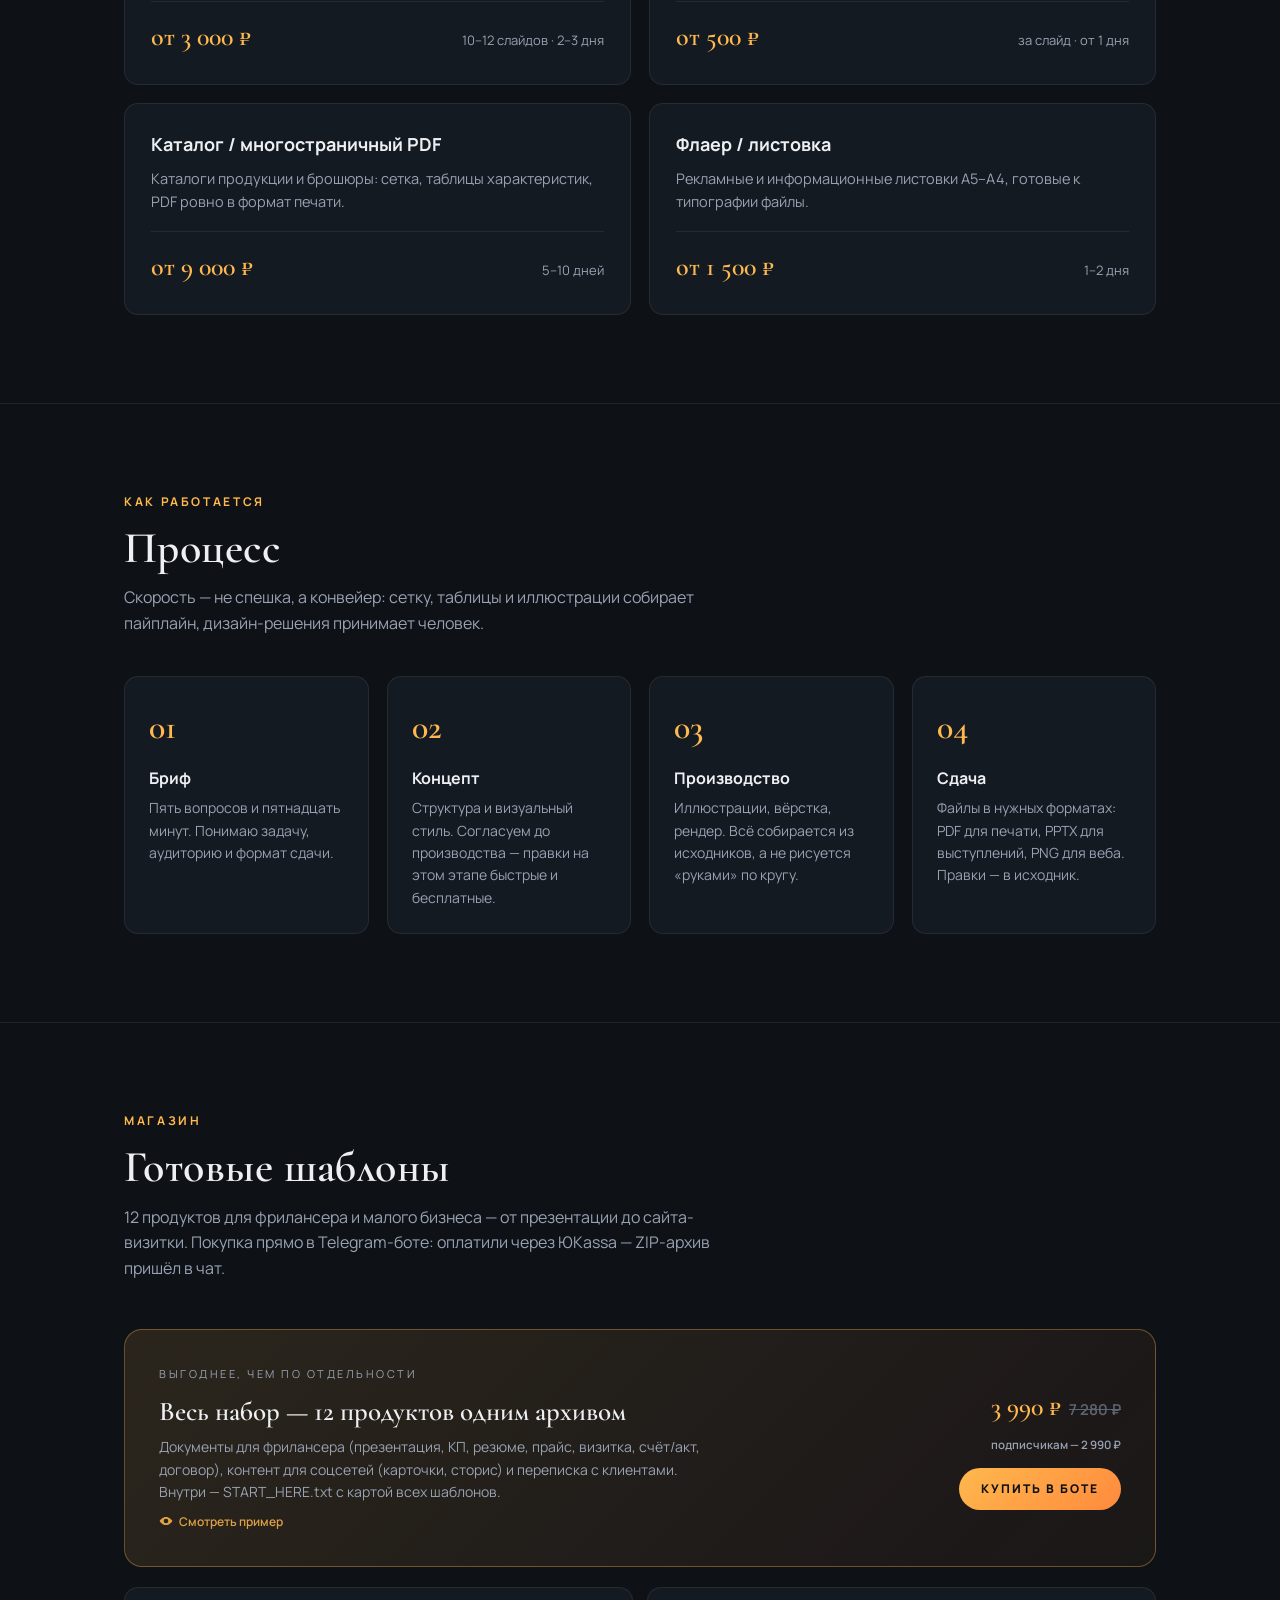
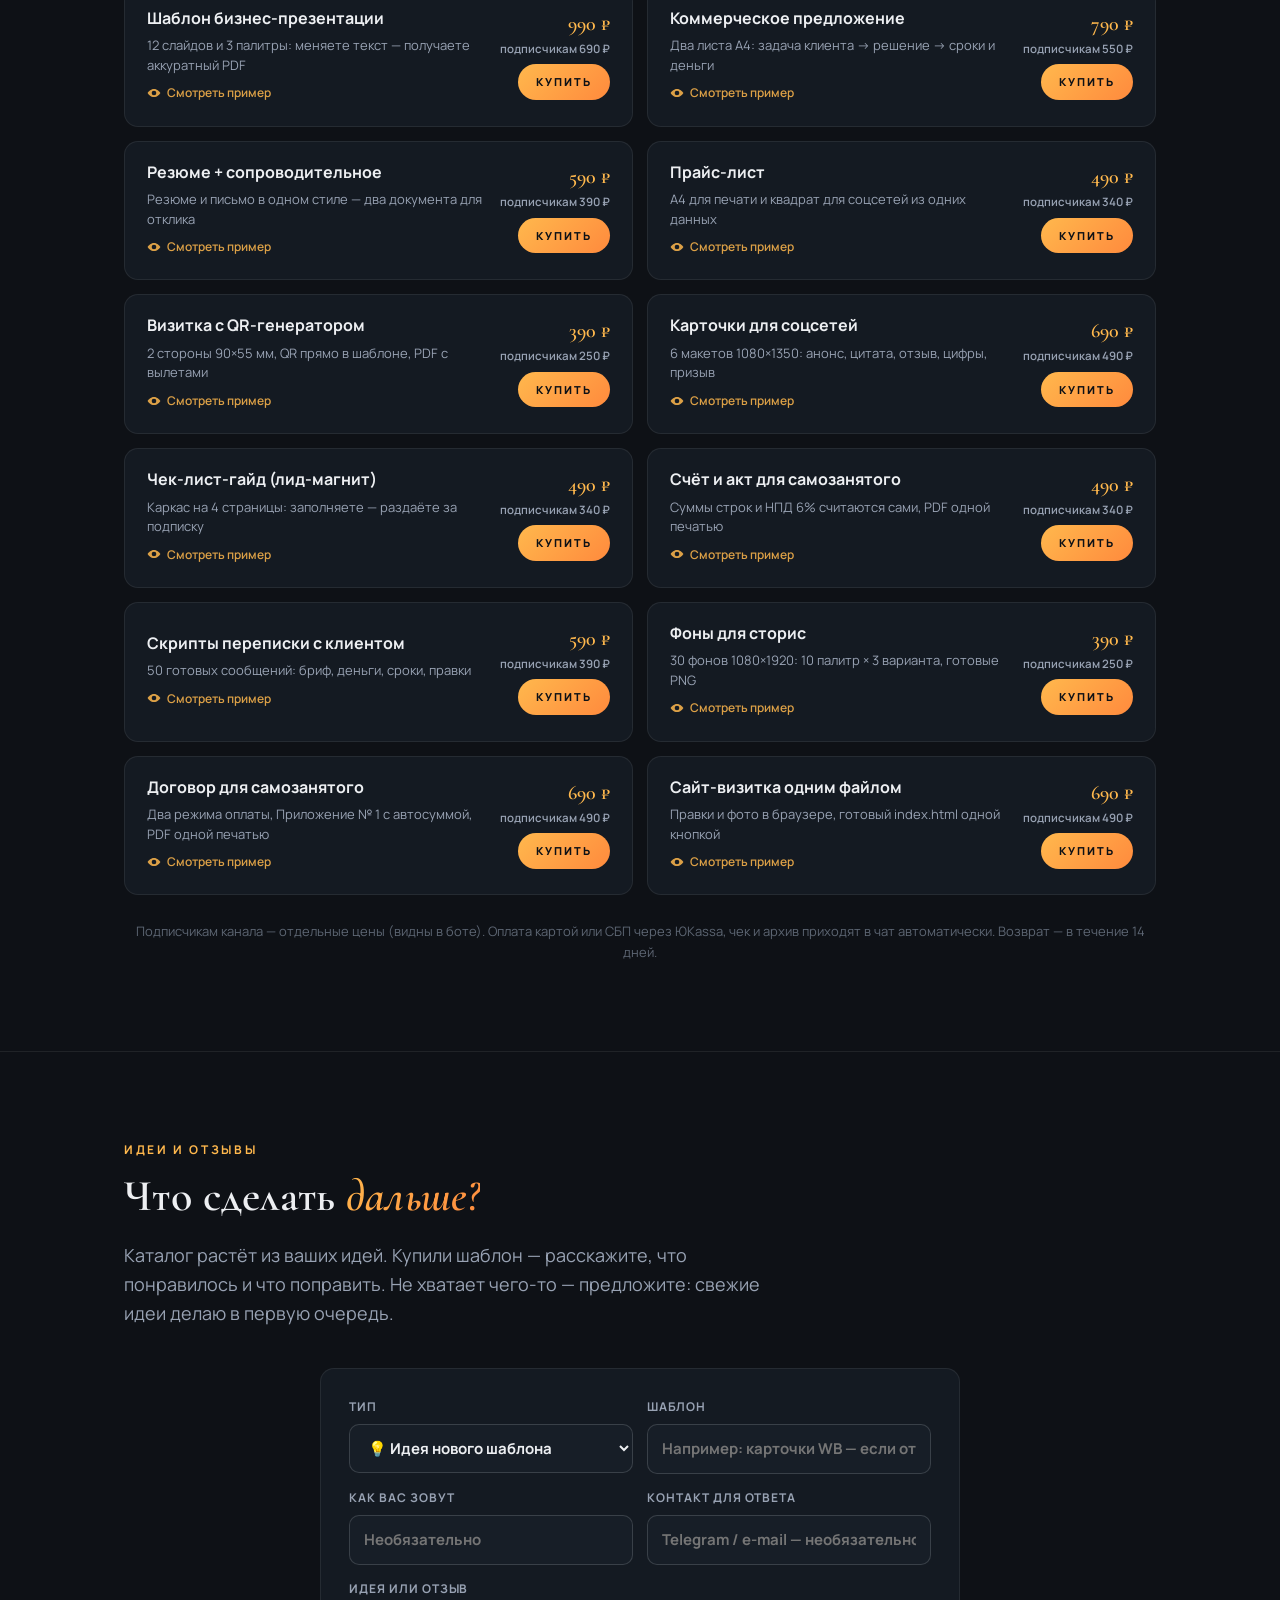
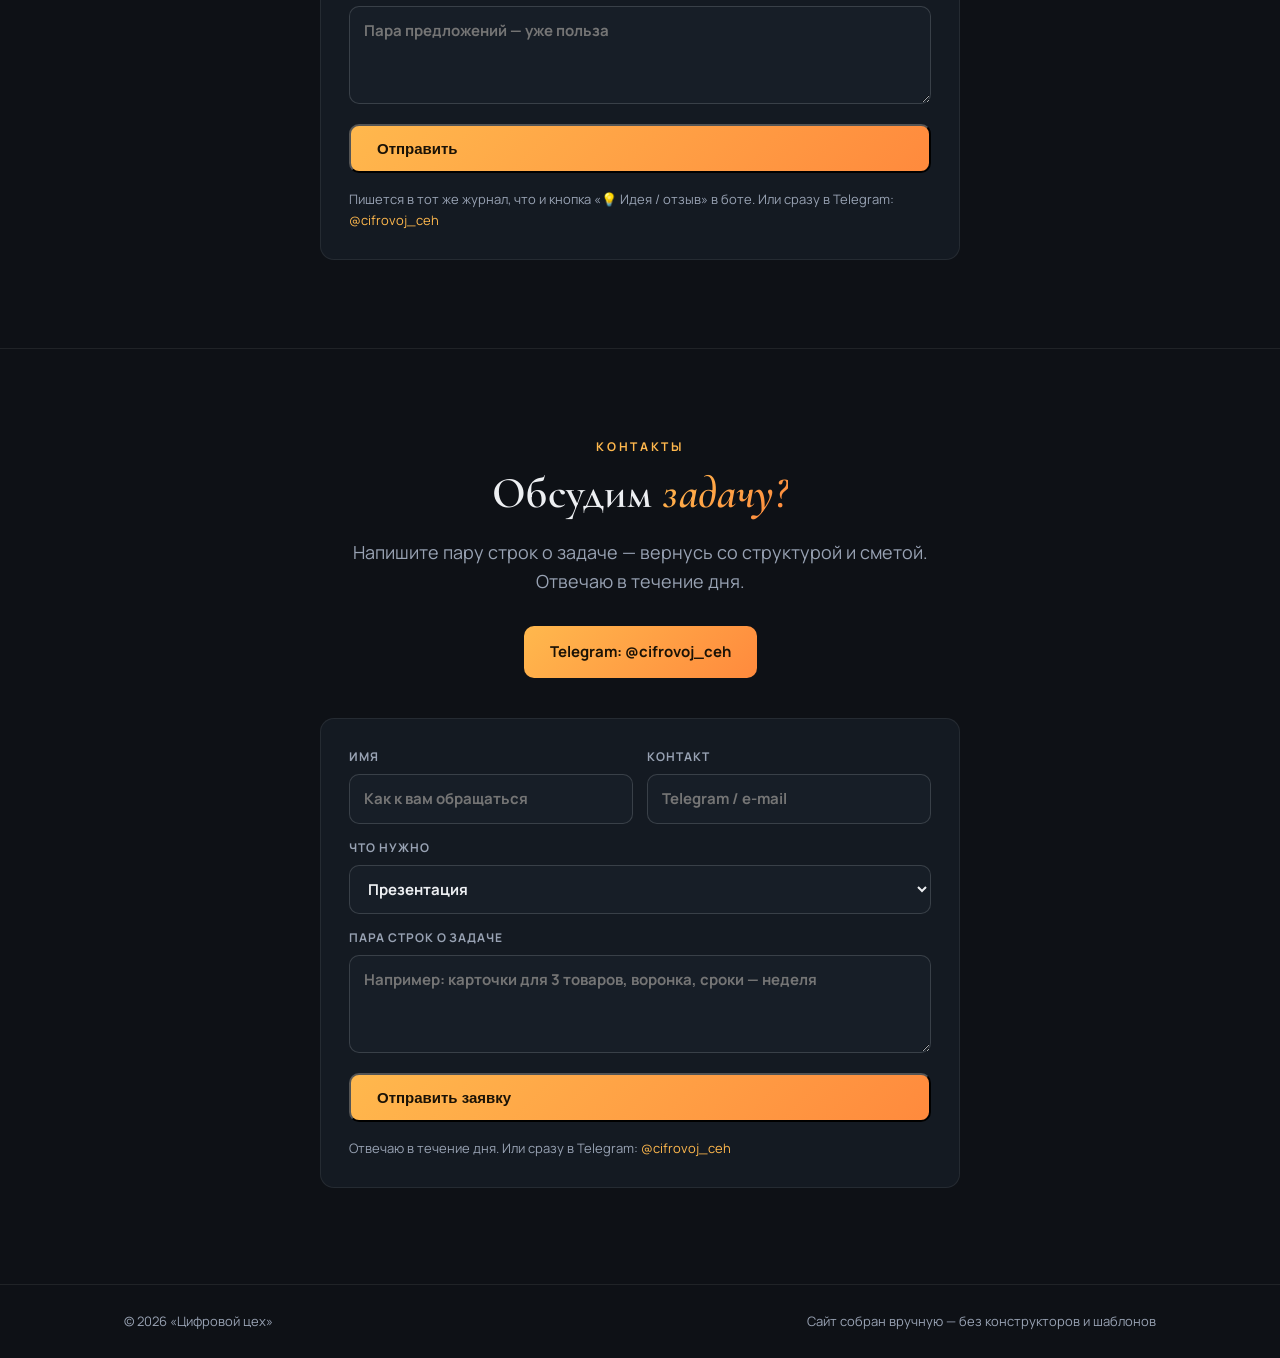
==== commit b953061f: "Shop v4.1: contract template + one-page site builder (12 products), bundle and previews updated" ====
--- a/index.html
+++ b/index.html
@@ -171,15 +171,15 @@
   <div class="container">
     <p class="kicker reveal">Магазин</p>
     <h2 class="reveal">Готовые шаблоны</h2>
-    <p class="section-sub reveal">10 продуктов для фрилансера и малого бизнеса — от презентации до фонов для сторис. Покупка прямо в Telegram-боте: оплатили через ЮKassa — ZIP-архив пришёл в чат.</p>
+    <p class="section-sub reveal">12 продуктов для фрилансера и малого бизнеса — от презентации до сайта-визитки. Покупка прямо в Telegram-боте: оплатили через ЮKassa — ZIP-архив пришёл в чат.</p>
     <div class="shop-bundle reveal">
       <div class="shop-bundle-info">
         <span class="prod-tag">Выгоднее, чем по отдельности</span>
-        <h3>Весь набор — 10 продуктов одним архивом</h3>
-        <p>Документы для фрилансера (презентация, КП, резюме, прайс, визитка), контент для соцсетей (карточки, сторис) и переписка с клиентами. Внутри — START_HERE.txt с картой всех шаблонов.</p>
+        <h3>Весь набор — 12 продуктов одним архивом</h3>
+        <p>Документы для фрилансера (презентация, КП, резюме, прайс, визитка, счёт/акт, договор), контент для соцсетей (карточки, сторис) и переписка с клиентами. Внутри — START_HERE.txt с картой всех шаблонов.</p>
       </div>
       <div class="shop-bundle-buy">
-        <span class="prod-price">3 990 ₽<s>5 900 ₽</s></span>
+        <span class="prod-price">3 990 ₽<s>7 280 ₽</s></span>
         <span class="shop-price-sub">подписчикам — 2 990 ₽</span>
         <a class="btn-prod" href="https://t.me/cifrovoj_ceh" data-bot="shop_bundle" target="_blank" rel="noopener">Купить в боте</a>
       </div>
@@ -293,6 +293,28 @@
           <span class="shop-price">390 ₽</span>
           <span class="shop-price-sub">подписчикам 250 ₽</span>
           <a class="btn-prod" href="https://t.me/cifrovoj_ceh" data-bot="shop_bg" target="_blank" rel="noopener">Купить</a>
+        </div>
+      </div>
+      <div class="shop-item">
+        <div>
+          <h4>Договор для самозанятого</h4>
+          <p>Два режима оплаты, Приложение № 1 с автосуммой, PDF одной печатью</p>
+        </div>
+        <div class="shop-item-buy">
+          <span class="shop-price">690 ₽</span>
+          <span class="shop-price-sub">подписчикам 490 ₽</span>
+          <a class="btn-prod" href="https://t.me/cifrovoj_ceh" data-bot="shop_contract" target="_blank" rel="noopener">Купить</a>
+        </div>
+      </div>
+      <div class="shop-item">
+        <div>
+          <h4>Сайт-визитка одним файлом</h4>
+          <p>Правки и фото в браузере, готовый index.html одной кнопкой</p>
+        </div>
+        <div class="shop-item-buy">
+          <span class="shop-price">690 ₽</span>
+          <span class="shop-price-sub">подписчикам 490 ₽</span>
+          <a class="btn-prod" href="https://t.me/cifrovoj_ceh" data-bot="shop_site" target="_blank" rel="noopener">Купить</a>
         </div>
       </div>
     </div>
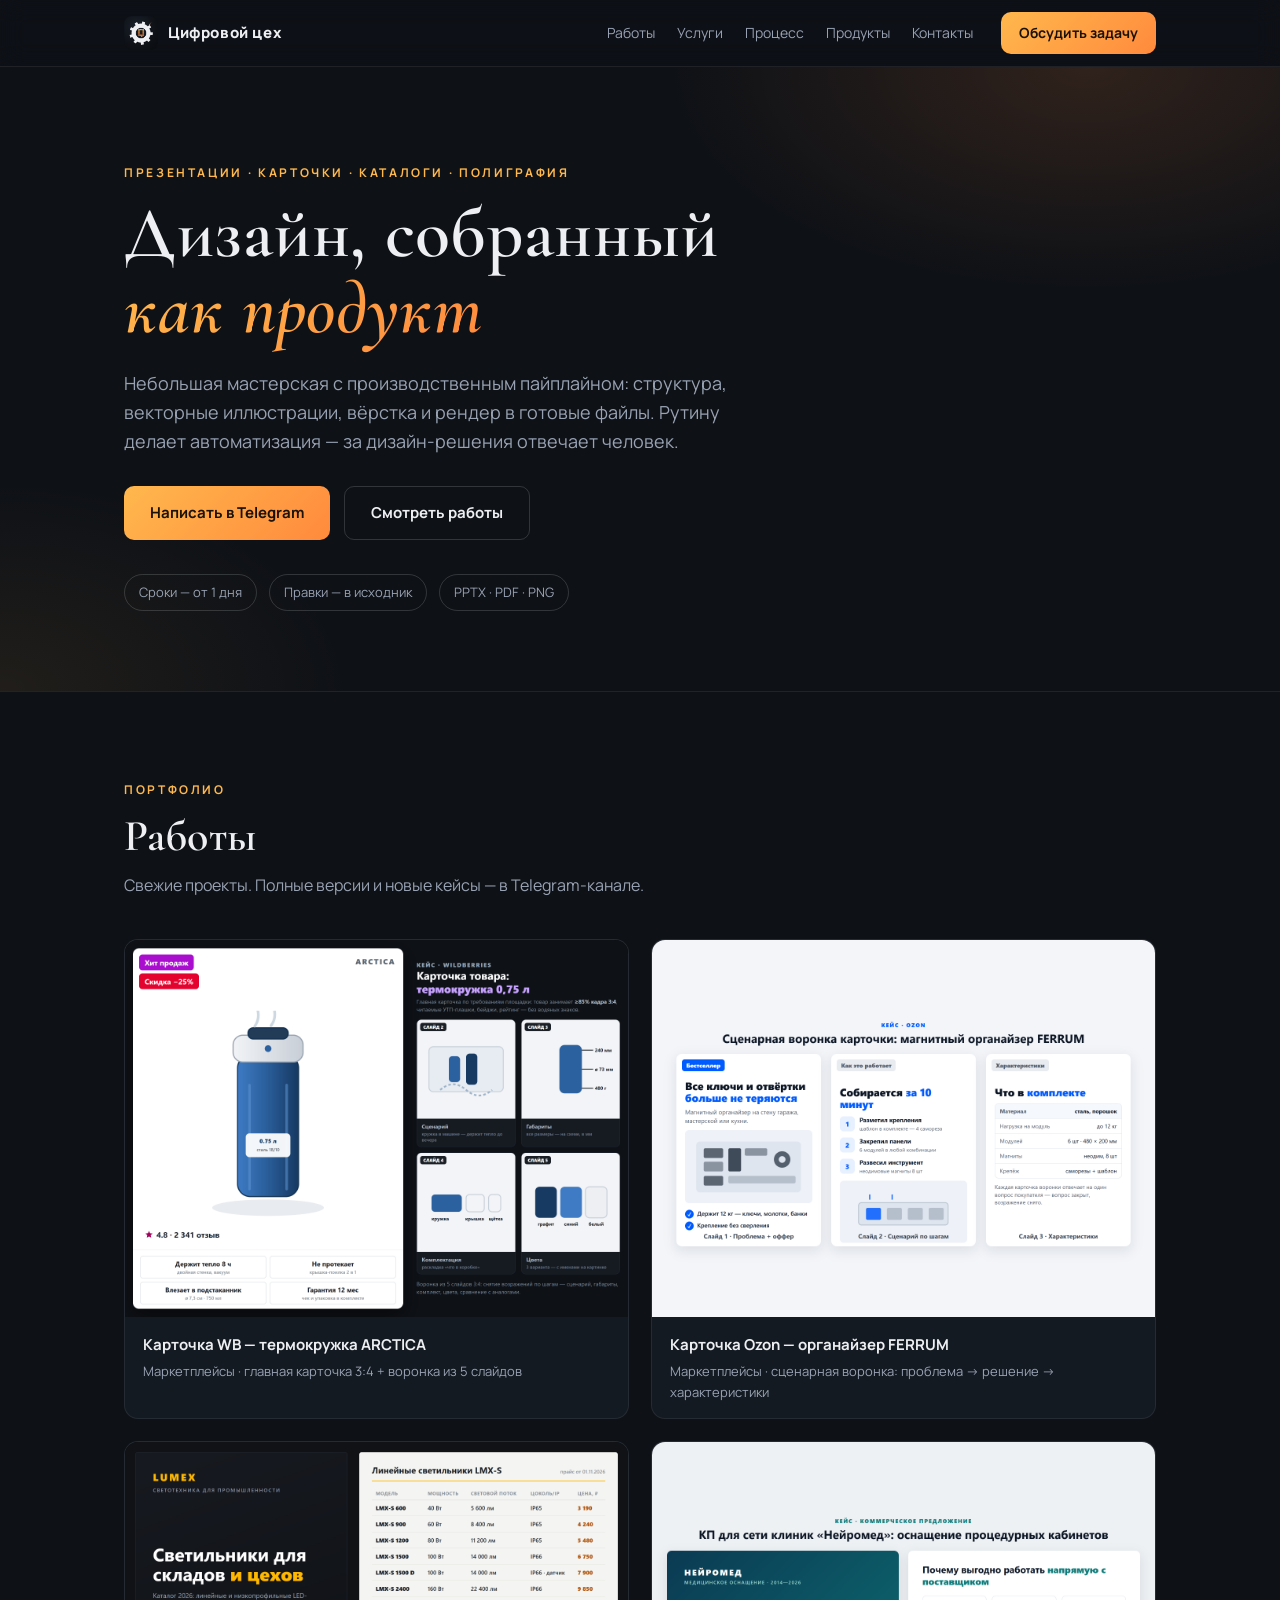
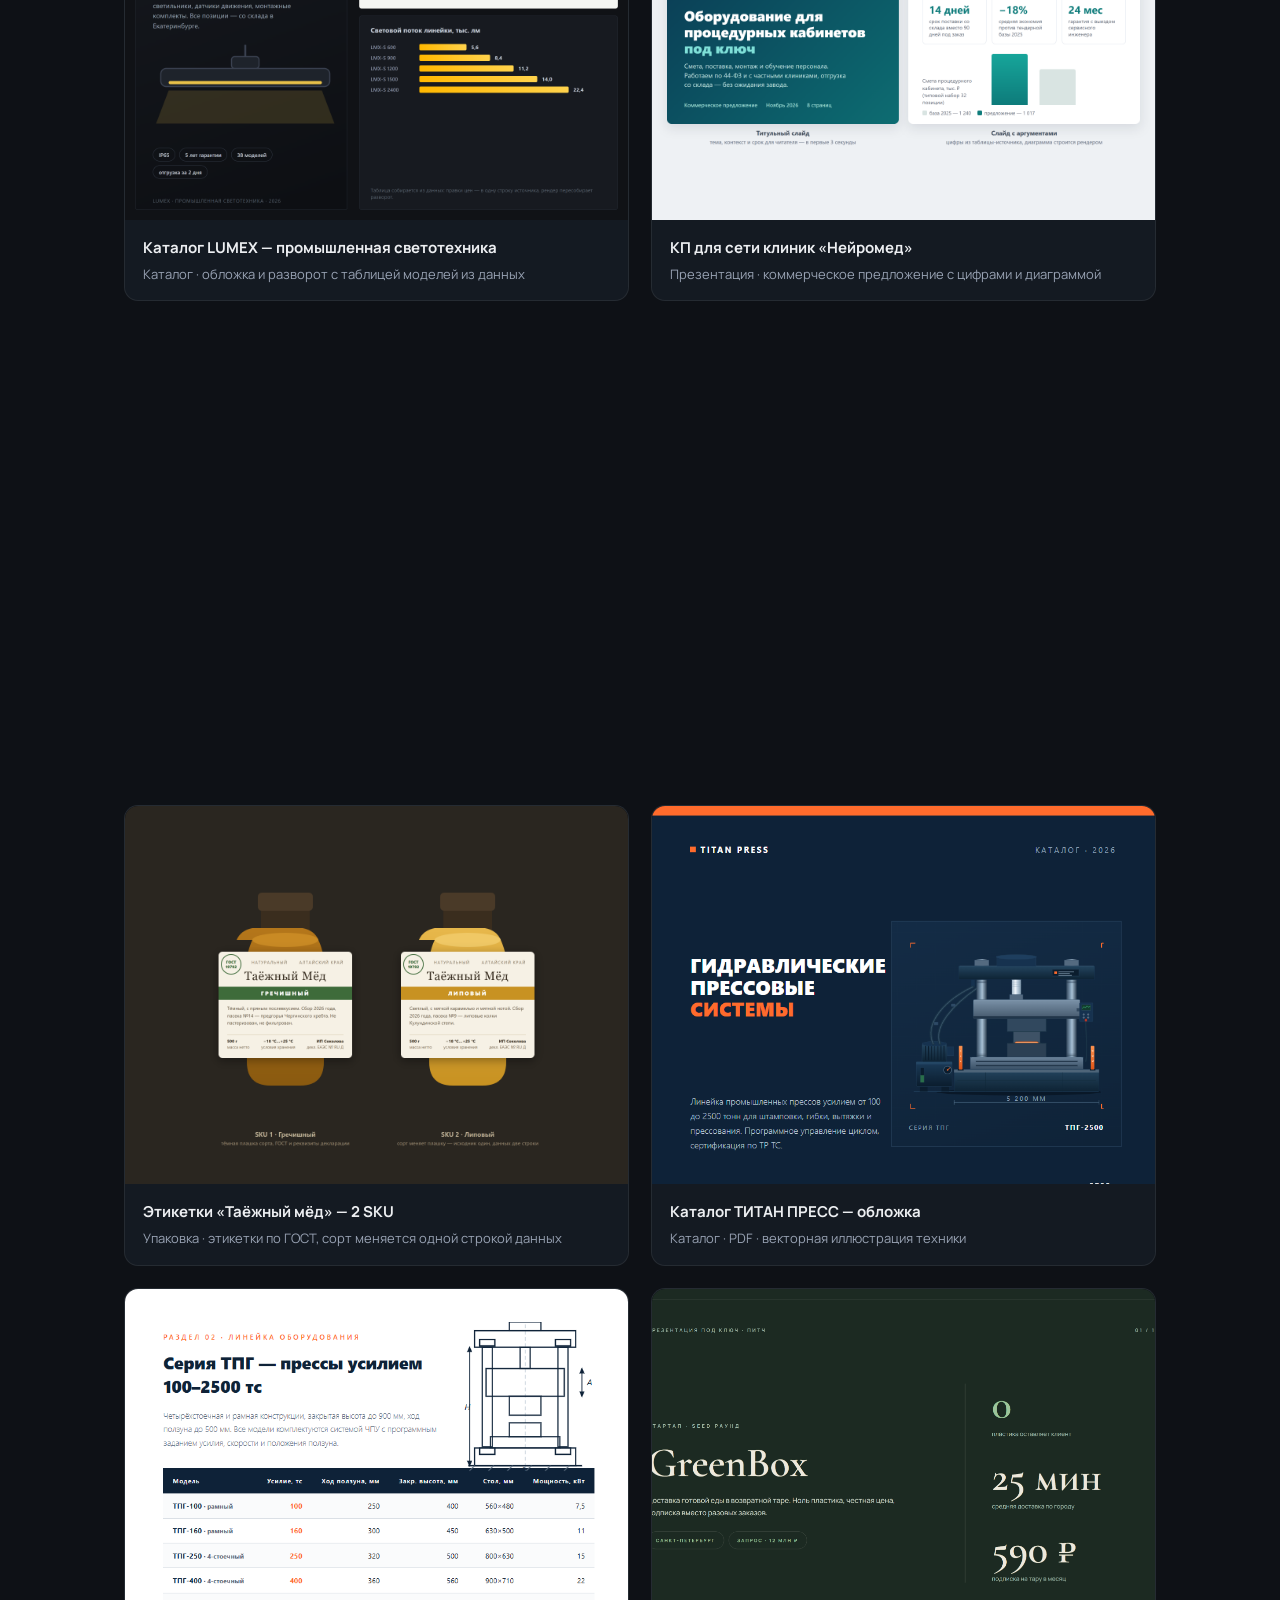
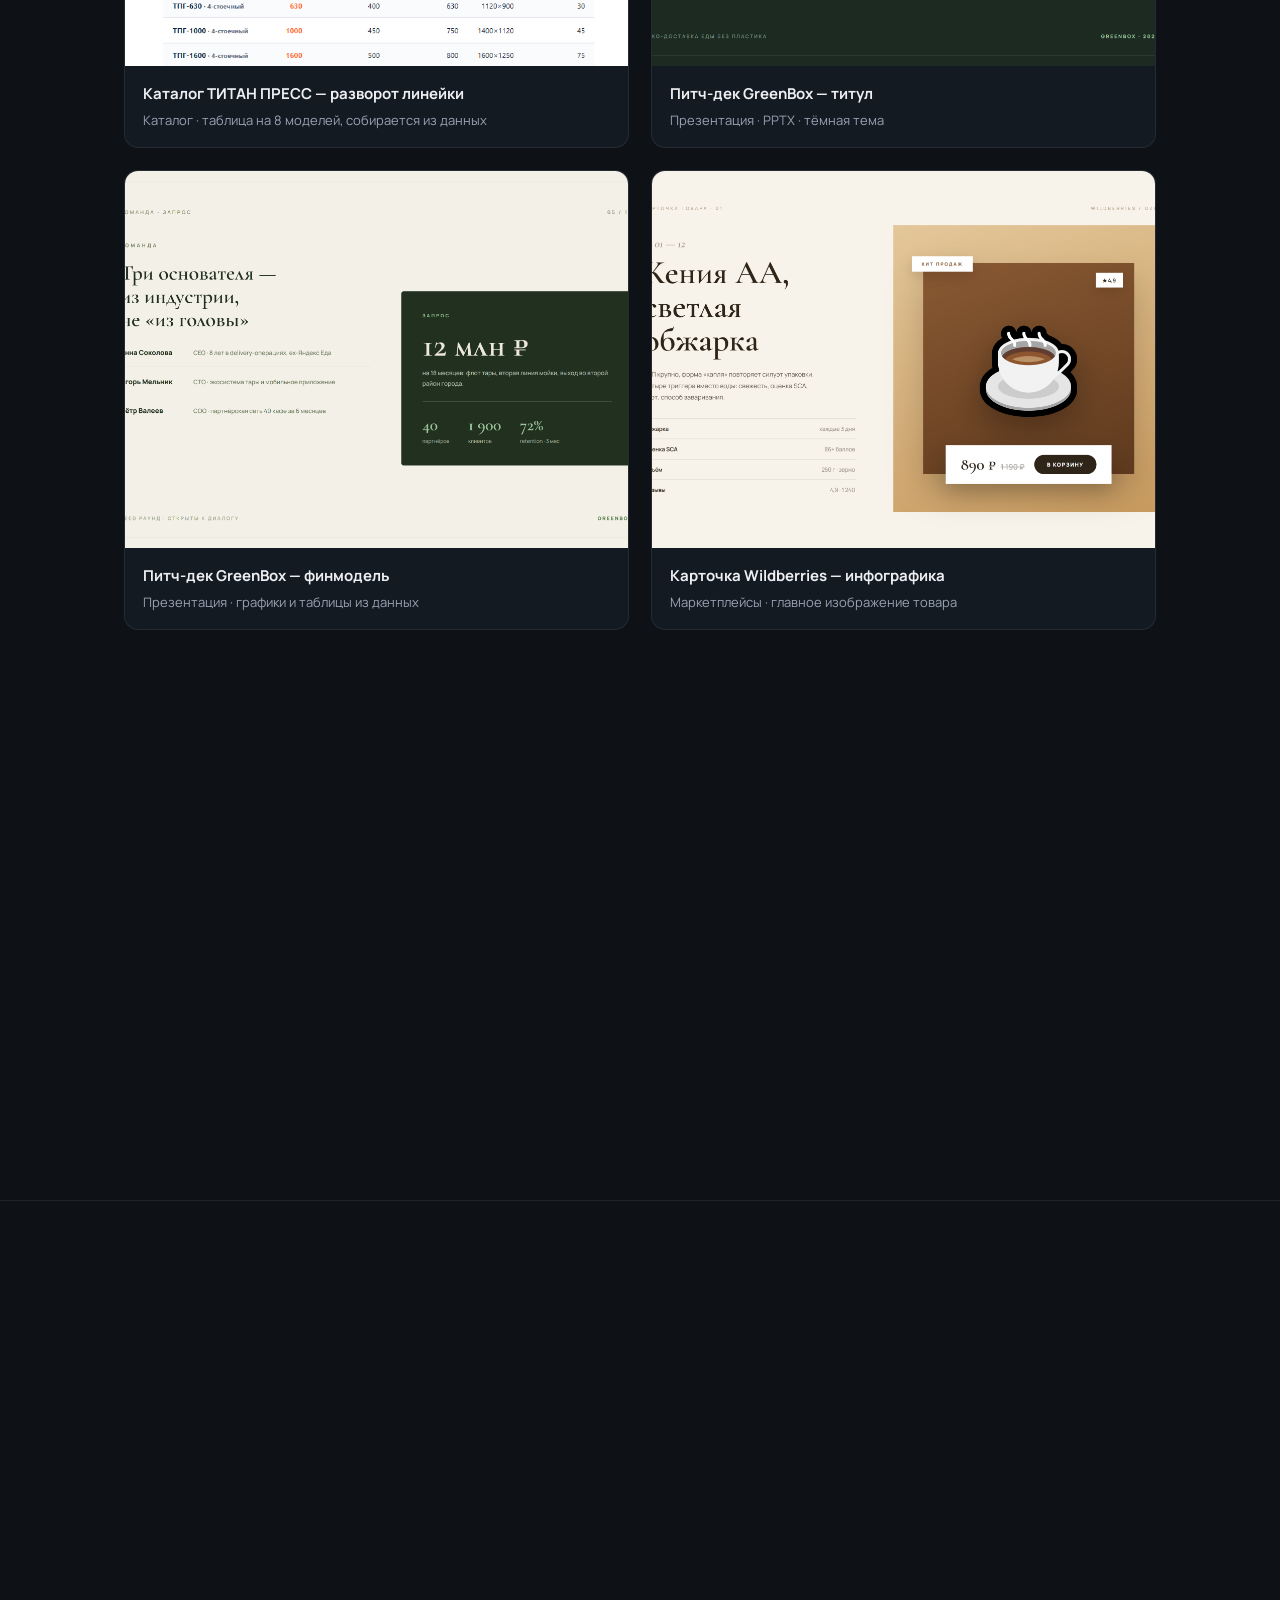
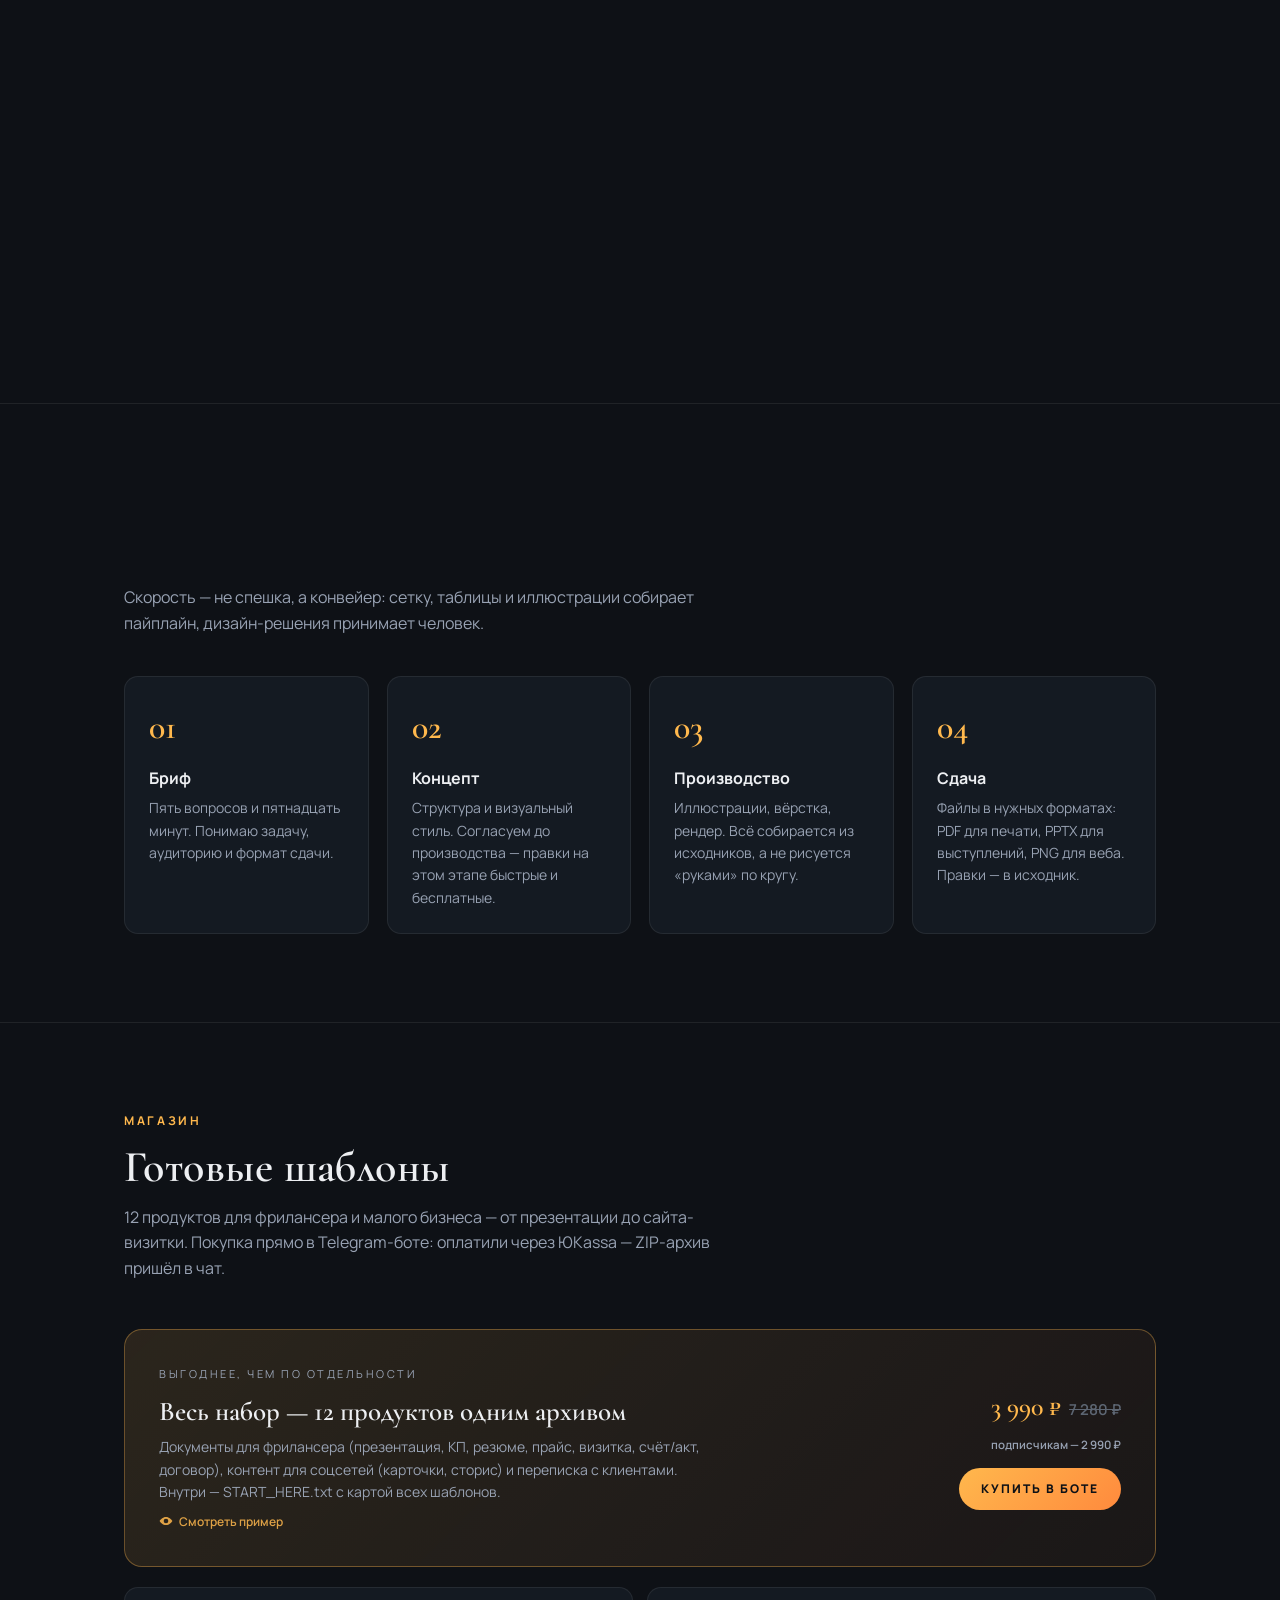
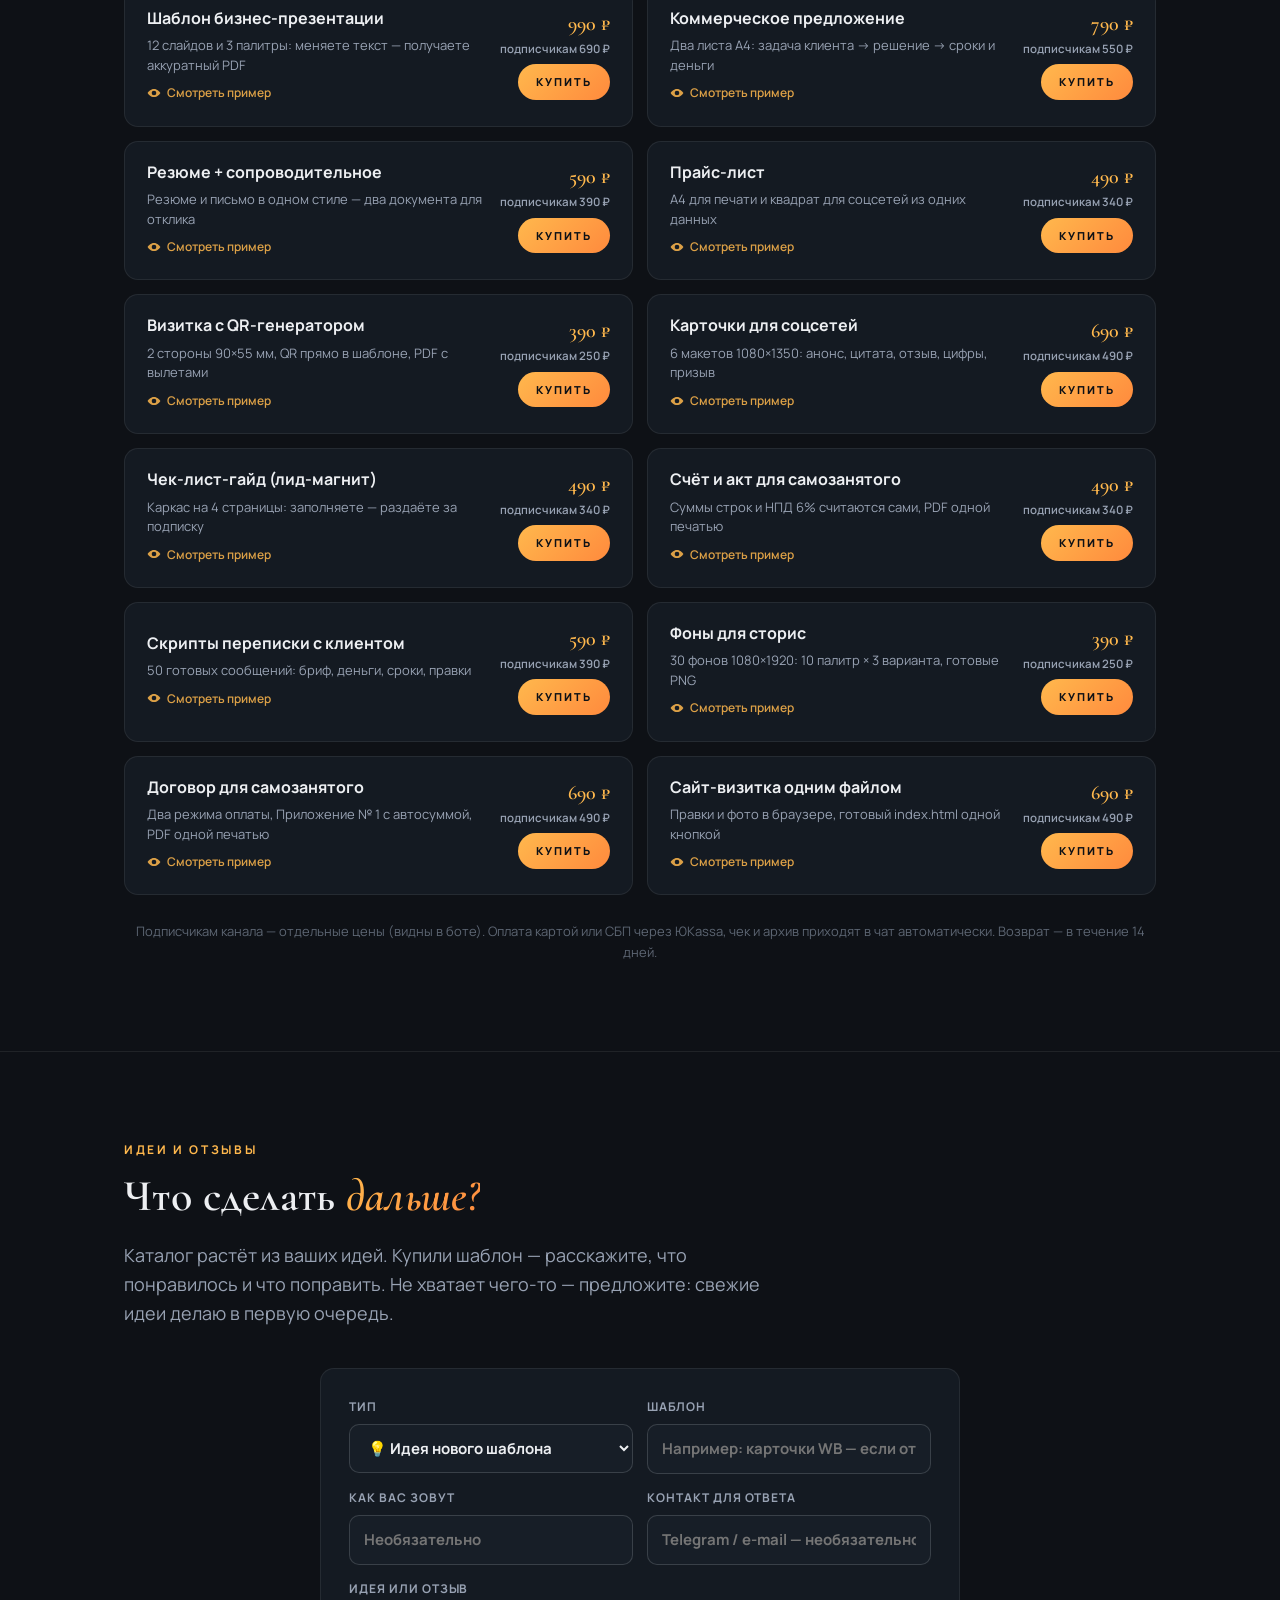
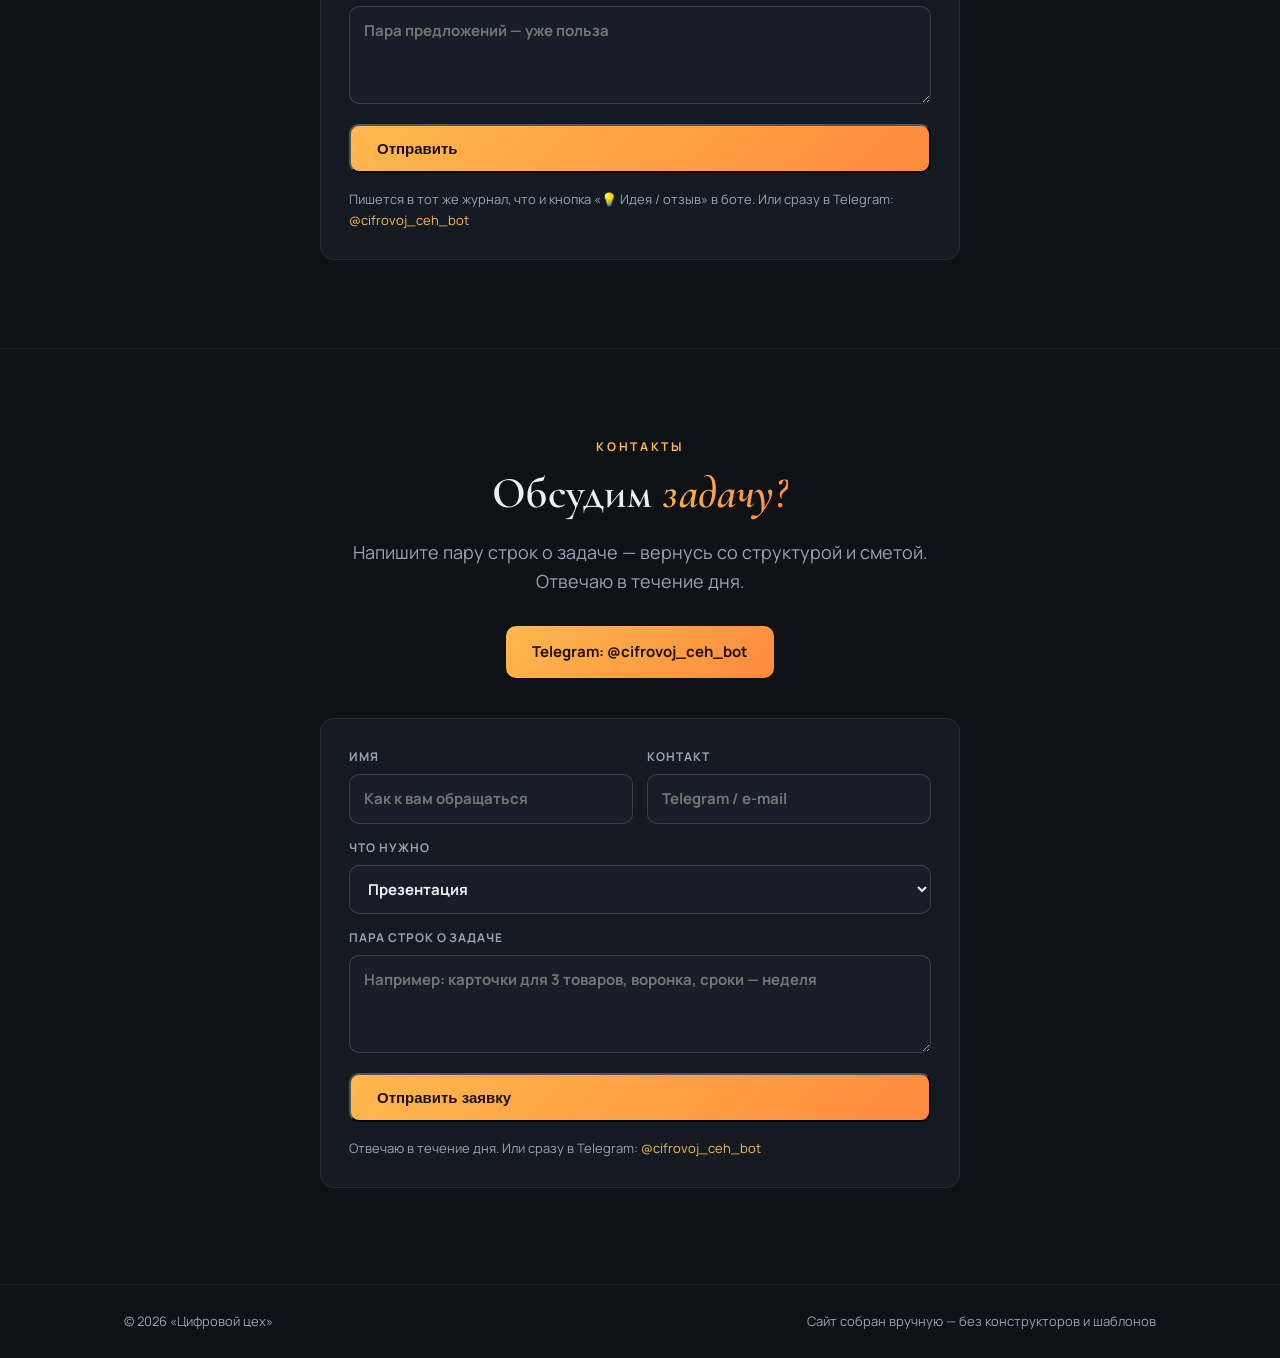
==== commit e63ac05d: "Сайт: контакты и покупка — через бот @cifrovoj_ceh_bot вместо канала - index + product-страницы: кно" ====
--- a/index.html
+++ b/index.html
@@ -47,7 +47,7 @@
     <h1 class="reveal">Дизайн, собранный<br><em>как&nbsp;продукт</em></h1>
     <p class="lead reveal">Небольшая мастерская с производственным пайплайном: структура, векторные иллюстрации, вёрстка и рендер в готовые файлы. Рутину делает автоматизация — за дизайн-решения отвечает человек.</p>
     <div class="hero-actions reveal">
-      <a class="btn" href="https://t.me/cifrovoj_ceh" data-bot="site_index" target="_blank" rel="noopener">Написать в Telegram</a>
+      <a class="btn" href="https://t.me/cifrovoj_ceh_bot" data-bot="site_index" target="_blank" rel="noopener">Написать в Telegram</a>
       <a class="btn btn-ghost" href="#works">Смотреть работы</a>
     </div>
     <ul class="hero-meta reveal">
@@ -116,7 +116,7 @@
         <div class="work-img"><img src="assets/img/card_wb_02.png" alt="Сценарный слайд карточки товара Wildberries"></div>
         <figcaption><strong>Карточка Wildberries — сценарий</strong><span>Маркетплейсы · карточка, продающая сценарий</span></figcaption>
       </figure>
-      <a class="work work-cta reveal" href="https://t.me/cifrovoj_ceh" data-bot="site_index">
+      <a class="work work-cta reveal" href="https://t.me/cifrovoj_ceh">
         <div><strong>Больше работ — в Telegram-канале</strong><span>Полные кейсы, до/после и разборы карточек для WB и Ozon → @cifrovoj_ceh</span></div>
       </a>
     </div>
@@ -181,7 +181,7 @@
       <div class="shop-bundle-buy">
         <span class="prod-price">3 990 ₽<s>7 280 ₽</s></span>
         <span class="shop-price-sub">подписчикам — 2 990 ₽</span>
-        <a class="btn-prod" href="https://t.me/cifrovoj_ceh" data-bot="shop_bundle" target="_blank" rel="noopener">Купить в боте</a>
+        <a class="btn-prod" href="https://t.me/cifrovoj_ceh_bot" data-bot="shop_bundle" target="_blank" rel="noopener">Купить в боте</a>
       </div>
     </div>
     <div class="shop-list reveal">
@@ -193,7 +193,7 @@
         <div class="shop-item-buy">
           <span class="shop-price">990 ₽</span>
           <span class="shop-price-sub">подписчикам 690 ₽</span>
-          <a class="btn-prod" href="https://t.me/cifrovoj_ceh" data-bot="shop_pres_tpl" target="_blank" rel="noopener">Купить</a>
+          <a class="btn-prod" href="https://t.me/cifrovoj_ceh_bot" data-bot="shop_pres_tpl" target="_blank" rel="noopener">Купить</a>
         </div>
       </div>
       <div class="shop-item">
@@ -204,7 +204,7 @@
         <div class="shop-item-buy">
           <span class="shop-price">790 ₽</span>
           <span class="shop-price-sub">подписчикам 550 ₽</span>
-          <a class="btn-prod" href="https://t.me/cifrovoj_ceh" data-bot="shop_kp" target="_blank" rel="noopener">Купить</a>
+          <a class="btn-prod" href="https://t.me/cifrovoj_ceh_bot" data-bot="shop_kp" target="_blank" rel="noopener">Купить</a>
         </div>
       </div>
       <div class="shop-item">
@@ -215,7 +215,7 @@
         <div class="shop-item-buy">
           <span class="shop-price">590 ₽</span>
           <span class="shop-price-sub">подписчикам 390 ₽</span>
-          <a class="btn-prod" href="https://t.me/cifrovoj_ceh" data-bot="shop_resume" target="_blank" rel="noopener">Купить</a>
+          <a class="btn-prod" href="https://t.me/cifrovoj_ceh_bot" data-bot="shop_resume" target="_blank" rel="noopener">Купить</a>
         </div>
       </div>
       <div class="shop-item">
@@ -226,7 +226,7 @@
         <div class="shop-item-buy">
           <span class="shop-price">490 ₽</span>
           <span class="shop-price-sub">подписчикам 340 ₽</span>
-          <a class="btn-prod" href="https://t.me/cifrovoj_ceh" data-bot="shop_price" target="_blank" rel="noopener">Купить</a>
+          <a class="btn-prod" href="https://t.me/cifrovoj_ceh_bot" data-bot="shop_price" target="_blank" rel="noopener">Купить</a>
         </div>
       </div>
       <div class="shop-item">
@@ -237,7 +237,7 @@
         <div class="shop-item-buy">
           <span class="shop-price">390 ₽</span>
           <span class="shop-price-sub">подписчикам 250 ₽</span>
-          <a class="btn-prod" href="https://t.me/cifrovoj_ceh" data-bot="shop_card" target="_blank" rel="noopener">Купить</a>
+          <a class="btn-prod" href="https://t.me/cifrovoj_ceh_bot" data-bot="shop_card" target="_blank" rel="noopener">Купить</a>
         </div>
       </div>
       <div class="shop-item">
@@ -248,7 +248,7 @@
         <div class="shop-item-buy">
           <span class="shop-price">690 ₽</span>
           <span class="shop-price-sub">подписчикам 490 ₽</span>
-          <a class="btn-prod" href="https://t.me/cifrovoj_ceh" data-bot="shop_social" target="_blank" rel="noopener">Купить</a>
+          <a class="btn-prod" href="https://t.me/cifrovoj_ceh_bot" data-bot="shop_social" target="_blank" rel="noopener">Купить</a>
         </div>
       </div>
       <div class="shop-item">
@@ -259,7 +259,7 @@
         <div class="shop-item-buy">
           <span class="shop-price">490 ₽</span>
           <span class="shop-price-sub">подписчикам 340 ₽</span>
-          <a class="btn-prod" href="https://t.me/cifrovoj_ceh" data-bot="shop_checklist" target="_blank" rel="noopener">Купить</a>
+          <a class="btn-prod" href="https://t.me/cifrovoj_ceh_bot" data-bot="shop_checklist" target="_blank" rel="noopener">Купить</a>
         </div>
       </div>
       <div class="shop-item">
@@ -270,7 +270,7 @@
         <div class="shop-item-buy">
           <span class="shop-price">490 ₽</span>
           <span class="shop-price-sub">подписчикам 340 ₽</span>
-          <a class="btn-prod" href="https://t.me/cifrovoj_ceh" data-bot="shop_invoice" target="_blank" rel="noopener">Купить</a>
+          <a class="btn-prod" href="https://t.me/cifrovoj_ceh_bot" data-bot="shop_invoice" target="_blank" rel="noopener">Купить</a>
         </div>
       </div>
       <div class="shop-item">
@@ -281,7 +281,7 @@
         <div class="shop-item-buy">
           <span class="shop-price">590 ₽</span>
           <span class="shop-price-sub">подписчикам 390 ₽</span>
-          <a class="btn-prod" href="https://t.me/cifrovoj_ceh" data-bot="shop_scripts" target="_blank" rel="noopener">Купить</a>
+          <a class="btn-prod" href="https://t.me/cifrovoj_ceh_bot" data-bot="shop_scripts" target="_blank" rel="noopener">Купить</a>
         </div>
       </div>
       <div class="shop-item">
@@ -292,7 +292,7 @@
         <div class="shop-item-buy">
           <span class="shop-price">390 ₽</span>
           <span class="shop-price-sub">подписчикам 250 ₽</span>
-          <a class="btn-prod" href="https://t.me/cifrovoj_ceh" data-bot="shop_bg" target="_blank" rel="noopener">Купить</a>
+          <a class="btn-prod" href="https://t.me/cifrovoj_ceh_bot" data-bot="shop_bg" target="_blank" rel="noopener">Купить</a>
         </div>
       </div>
       <div class="shop-item">
@@ -303,7 +303,7 @@
         <div class="shop-item-buy">
           <span class="shop-price">690 ₽</span>
           <span class="shop-price-sub">подписчикам 490 ₽</span>
-          <a class="btn-prod" href="https://t.me/cifrovoj_ceh" data-bot="shop_contract" target="_blank" rel="noopener">Купить</a>
+          <a class="btn-prod" href="https://t.me/cifrovoj_ceh_bot" data-bot="shop_contract" target="_blank" rel="noopener">Купить</a>
         </div>
       </div>
       <div class="shop-item">
@@ -314,7 +314,7 @@
         <div class="shop-item-buy">
           <span class="shop-price">690 ₽</span>
           <span class="shop-price-sub">подписчикам 490 ₽</span>
-          <a class="btn-prod" href="https://t.me/cifrovoj_ceh" data-bot="shop_site" target="_blank" rel="noopener">Купить</a>
+          <a class="btn-prod" href="https://t.me/cifrovoj_ceh_bot" data-bot="shop_site" target="_blank" rel="noopener">Купить</a>
         </div>
       </div>
     </div>
@@ -354,7 +354,7 @@
       </label>
       <button class="btn lf-submit" type="submit">Отправить</button>
       <p class="lf-status" hidden></p>
-      <p class="lf-note">Пишется в тот же журнал, что и кнопка «💡 Идея / отзыв» в боте. Или сразу в Telegram: <a href="https://t.me/cifrovoj_ceh" data-bot="site_feedback" target="_blank" rel="noopener">@cifrovoj_ceh</a></p>
+      <p class="lf-note">Пишется в тот же журнал, что и кнопка «💡 Идея / отзыв» в боте. Или сразу в Telegram: <a href="https://t.me/cifrovoj_ceh_bot" data-bot="site_feedback" target="_blank" rel="noopener">@cifrovoj_ceh_bot</a></p>
     </form>
   </div>
 </section>
@@ -365,7 +365,7 @@
     <h2 class="reveal">Обсудим <em>задачу?</em></h2>
     <p class="lead reveal">Напишите пару строк о задаче — вернусь со структурой и сметой. Отвечаю в течение дня.</p>
     <div class="hero-actions contacts-actions reveal">
-      <a class="btn" href="https://t.me/cifrovoj_ceh" data-bot="site_index" target="_blank" rel="noopener">Telegram: @cifrovoj_ceh</a>
+      <a class="btn" href="https://t.me/cifrovoj_ceh_bot" data-bot="site_index" target="_blank" rel="noopener">Telegram: @cifrovoj_ceh_bot</a>
     </div>
     <form class="lead-form reveal" id="lead-form" data-source="site_index" novalidate>
       <input type="text" name="website" class="hp" tabindex="-1" autocomplete="off" aria-hidden="true">
@@ -391,7 +391,7 @@
       </label>
       <button class="btn lf-submit" type="submit">Отправить заявку</button>
       <p class="lf-status" hidden></p>
-      <p class="lf-note">Отвечаю в течение дня. Или сразу в Telegram: <a href="https://t.me/cifrovoj_ceh" data-bot="site_index" target="_blank" rel="noopener">@cifrovoj_ceh</a></p>
+      <p class="lf-note">Отвечаю в течение дня. Или сразу в Telegram: <a href="https://t.me/cifrovoj_ceh_bot" data-bot="site_index" target="_blank" rel="noopener">@cifrovoj_ceh_bot</a></p>
     </form>
   </div>
 </section>
@@ -428,7 +428,7 @@
       </div>
       <a class="btn-prod pv-buy" href="#" target="_blank" rel="noopener">Купить в боте</a>
       <p class="pv-note">Оплата через ЮKassa · архив придёт в чат · возврат 14 дней</p>
-      <button class="pv-bundle-link" type="button">Или весь набор за 3 990 ₽ вместо 5 900 ₽ &rarr;</button>
+      <button class="pv-bundle-link" type="button">Или весь набор за 3 990 ₽ вместо 7 280 ₽ &rarr;</button>
     </div>
   </div>
 </div>
